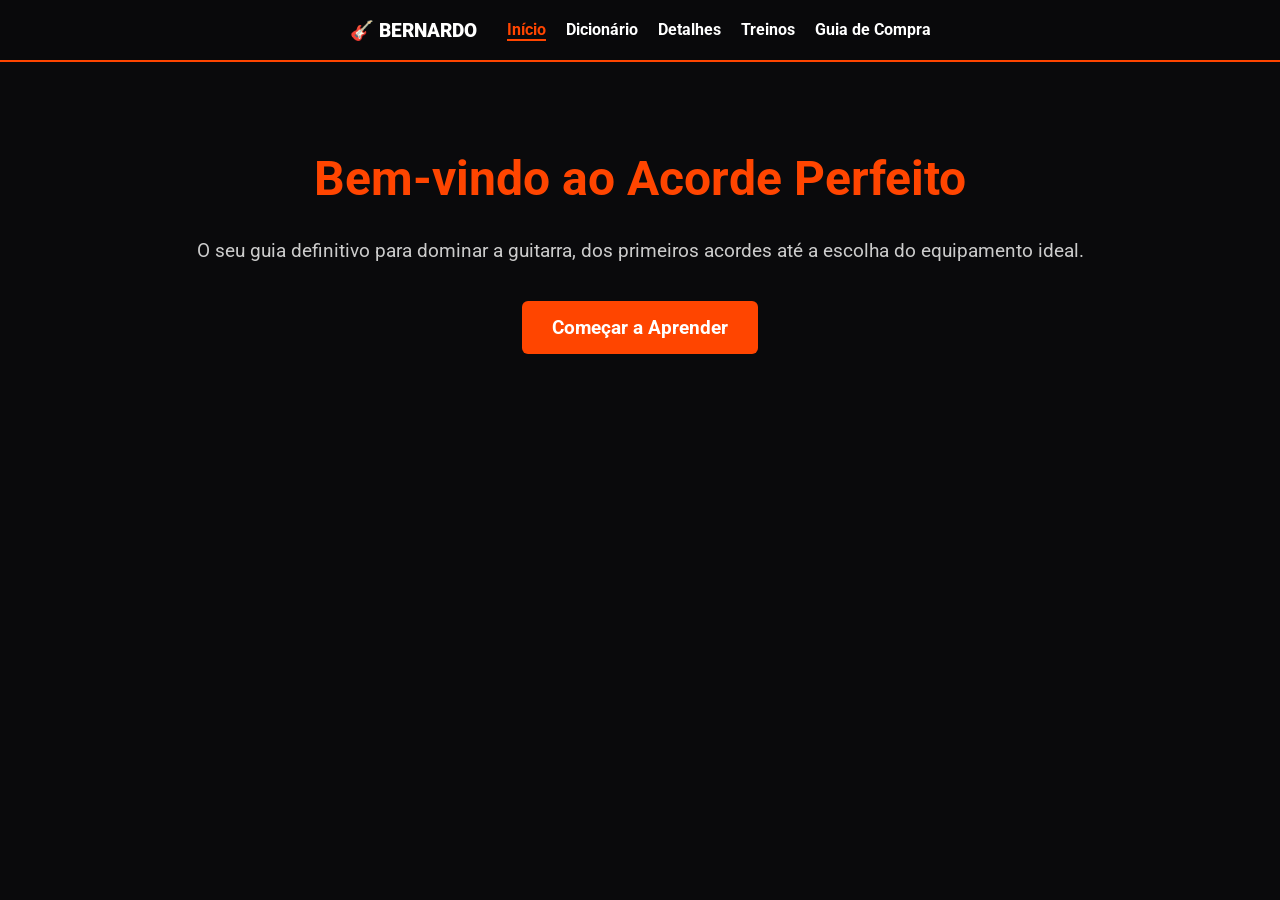
==== index.html @ 8b7c0073 "dada" ====
<!DOCTYPE html>
<html lang="pt-BR">
<head>
    <meta charset="UTF-8">
    <meta name="viewport" content="width=device-width, initial-scale=1.0">
    <title>Acorde Perfeito - Início</title>
    <link href="https://fonts.googleapis.com/css2?family=Roboto:wght@400;700;900&display=swap" rel="stylesheet">
    <style>
        /* CURSOR DA PALHETA EM SVG */
        html, body { 
            cursor: url('data:image/svg+xml;utf8,<svg xmlns="http://www.w3.org/2000/svg" width="24" height="24" viewBox="0 0 24 24"><path d="M12 2C8 2 4 8 4 14c0 4.4 3.6 8 8 8s8-3.6 8-8c0-6-4-12-8-12z" fill="%23ff4500" stroke="%23ffffff" stroke-width="1"/></svg>') 12 12, auto !important; 
        }
        a, button, .btn { 
            cursor: url('data:image/svg+xml;utf8,<svg xmlns="http://www.w3.org/2000/svg" width="24" height="24" viewBox="0 0 24 24"><path d="M12 2C8 2 4 8 4 14c0 4.4 3.6 8 8 8s8-3.6 8-8c0-6-4-12-8-12z" fill="%23ffffff" stroke="%23ff4500" stroke-width="2"/></svg>') 12 12, pointer !important; 
        }

        /* MENU DE NAVEGAÇÃO */
        .top-navbar {
            position: fixed; top: 0; left: 0; width: 100%; height: 60px;
            background-color: rgba(10, 10, 12, 0.95); border-bottom: 2px solid #ff4500;
            display: flex; align-items: center; justify-content: center; z-index: 10000;
        }
        .nav-menu { display: flex; gap: 20px; margin-left: 30px; }
        .nav-menu a { color: #fff; text-decoration: none; font-weight: bold; font-family: 'Roboto', sans-serif; }
        .nav-menu a:hover { color: #ff4500; }
        .nav-active { color: #ff4500 !important; border-bottom: 2px solid #ff4500; }
        
        /* ESTILOS GERAIS */
        body { margin-top: 80px; background-color: #0a0a0c; color: #fff; font-family: 'Roboto', sans-serif; text-align: center; }
        .container { max-width: 1000px; margin: 0 auto; padding: 20px; }
        h1 { color: #ff4500; font-size: 3rem; margin-top: 50px; }
        p { font-size: 1.2rem; color: #ccc; }
        .btn { display: inline-block; background: #ff4500; color: #fff; padding: 15px 30px; text-decoration: none; border-radius: 6px; font-weight: bold; font-size: 1.2rem; margin-top: 20px; }
    </style>
</head>
<body>

    <div class="top-navbar">
        <span style="color: #fff; font-weight: 900; font-family: 'Roboto'; font-size: 1.2rem;">🎸 BERNARDO</span>
        <nav class="nav-menu">
            <a href="index.html" class="nav-active">Início</a>
            <a href="acordes.html">Dicionário</a>
            <a href="detalhes.html">Detalhes</a>
            <a href="treinos.html">Treinos</a>
            <a href="Guia-Compra.html">Guia de Compra</a>
        </nav>
    </div>

    <div class="container">
        <h1>Bem-vindo ao Acorde Perfeito</h1>
        <p>O seu guia definitivo para dominar a guitarra, dos primeiros acordes até a escolha do equipamento ideal.</p>
        <a href="acordes.html" class="btn">Começar a Aprender</a>
    </div>

</body>
</html>
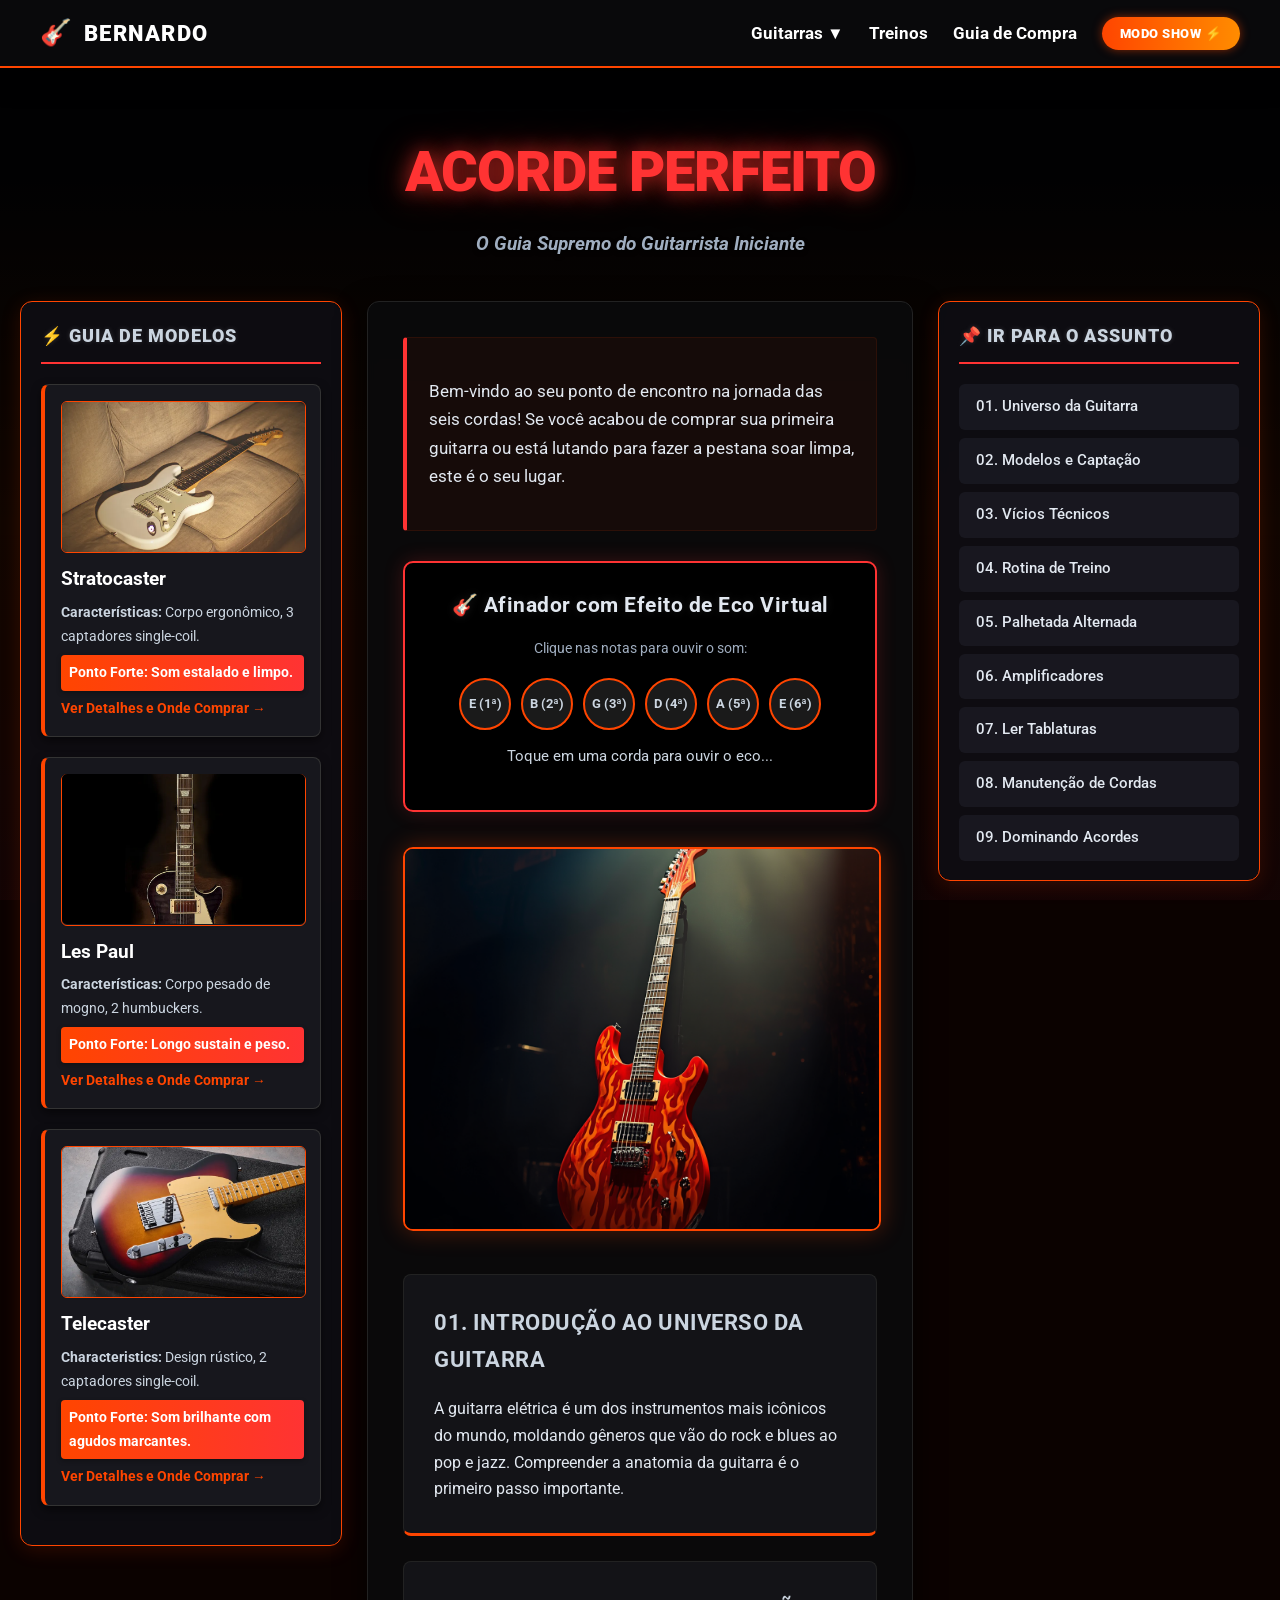
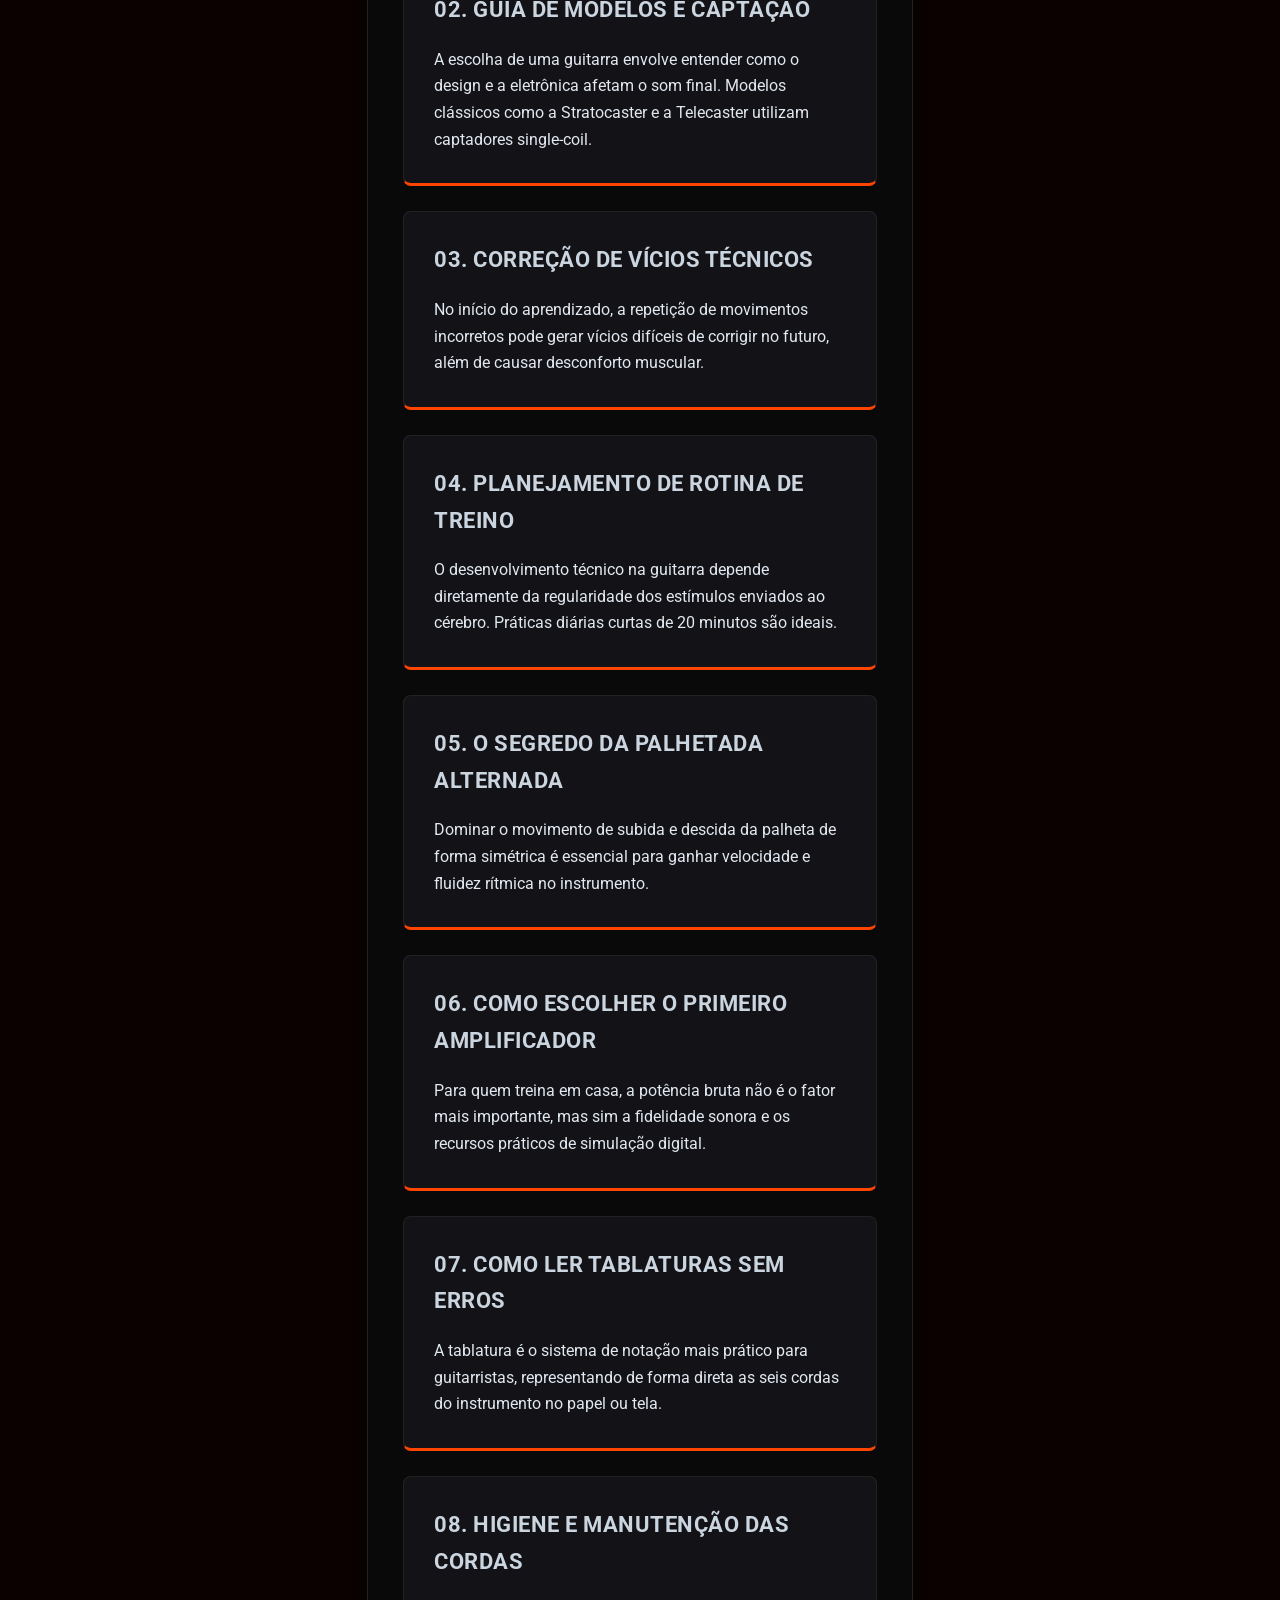
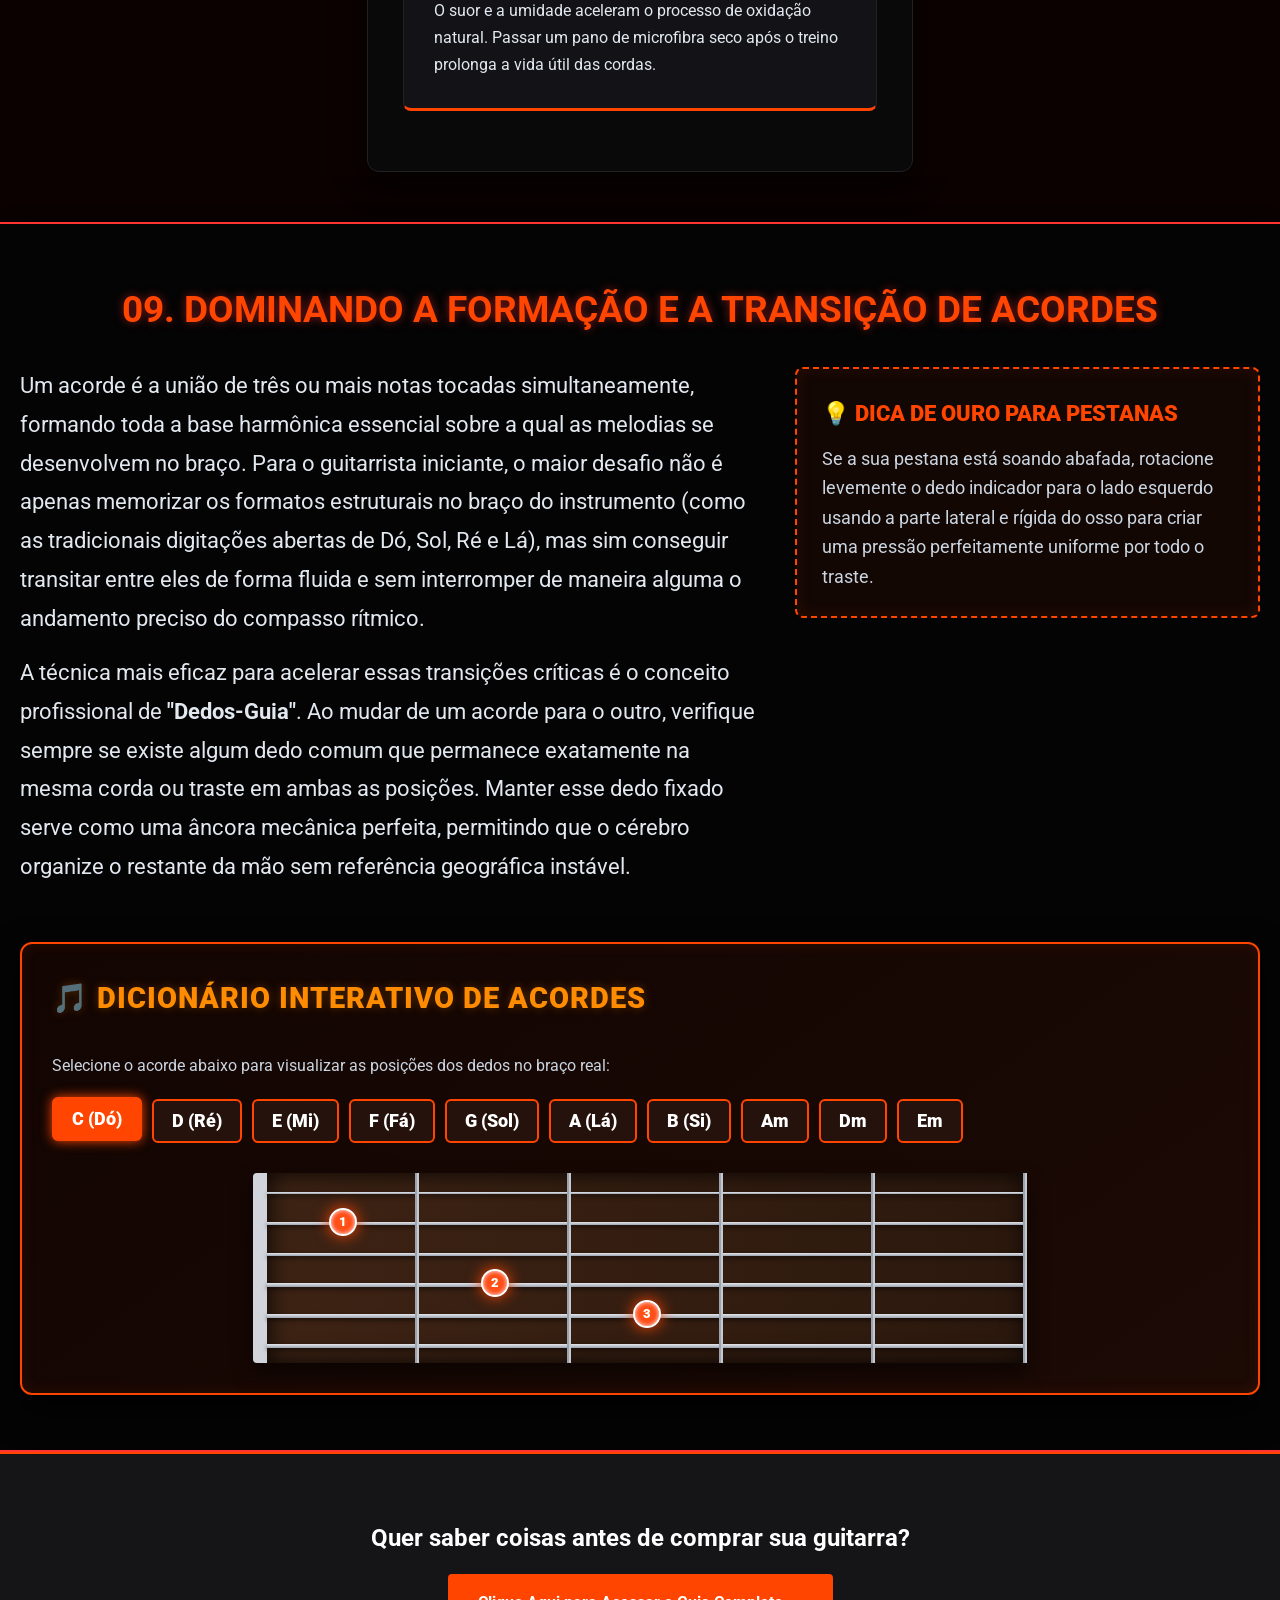
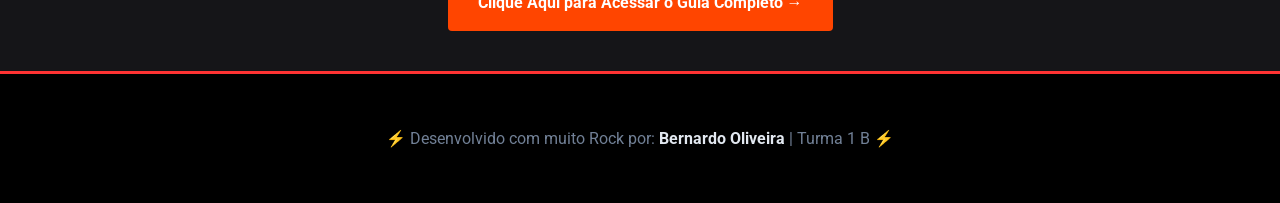
==== commit 9c099c2e: "dada" ====
--- a/index.html
+++ b/index.html
@@ -3,54 +3,803 @@
 <head>
     <meta charset="UTF-8">
     <meta name="viewport" content="width=device-width, initial-scale=1.0">
-    <title>Acorde Perfeito - Início</title>
+    <title>Acorde Perfeito</title>
+    <link rel="preconnect" href="https://fonts.googleapis.com">
+    <link rel="preconnect" href="https://fonts.gstatic.com" crossorigin>
     <link href="https://fonts.googleapis.com/css2?family=Roboto:wght@400;700;900&display=swap" rel="stylesheet">
+    <link rel="stylesheet" href="style.css">
     <style>
-        /* CURSOR DA PALHETA EM SVG */
-        html, body { 
-            cursor: url('data:image/svg+xml;utf8,<svg xmlns="http://www.w3.org/2000/svg" width="24" height="24" viewBox="0 0 24 24"><path d="M12 2C8 2 4 8 4 14c0 4.4 3.6 8 8 8s8-3.6 8-8c0-6-4-12-8-12z" fill="%23ff4500" stroke="%23ffffff" stroke-width="1"/></svg>') 12 12, auto !important; 
-        }
-        a, button, .btn { 
-            cursor: url('data:image/svg+xml;utf8,<svg xmlns="http://www.w3.org/2000/svg" width="24" height="24" viewBox="0 0 24 24"><path d="M12 2C8 2 4 8 4 14c0 4.4 3.6 8 8 8s8-3.6 8-8c0-6-4-12-8-12z" fill="%23ffffff" stroke="%23ff4500" stroke-width="2"/></svg>') 12 12, pointer !important; 
-        }
-
-        /* MENU DE NAVEGAÇÃO */
+        /* CURSOR PALHETA PREMIUM DETALHADO E MENOR (24px) */
+        html, body, button, a, input {
+            cursor: url("data:image/svg+xml;utf8,<svg xmlns='http://www.w3.org/2000/svg' width='24' height='24' viewBox='0 0 32 32'><defs><linearGradient id='pGrad' x1='0%' y1='0%' x2='100%' y2='100%'><stop offset='0%' stop-color='%23ff5f1f'/><stop offset='100%' stop-color='%23b22222'/></linearGradient></defs><path d='M2,4 C10,0 22,2 29,11 C33,18 26,26 16,31 C6,26 -1,18 2,4 Z' fill='url(%23pGrad)' stroke='%23ffffff' stroke-width='1.5'/><circle cx='16' cy='12' r='3' fill='%23ffffff' opacity='0.3'/><line x1='12' y1='12' x2='20' y2='12' stroke='%23000000' stroke-width='1' opacity='0.4'/><line x1='14' y1='15' x2='18' y2='15' stroke='%23000000' stroke-width='1' opacity='0.4'/></svg>") 0 0, auto !important;
+        }
+
+        /* Fundo Premium: Guitarras e Fogo (Aesthetic Ultra Rock) */
+        body {
+            margin-top: 85px !important;
+            background-color: #0b0200; 
+            position: relative;
+            overflow-x: hidden;
+            transition: background-color 0.3s ease;
+            font-family: 'Roboto', sans-serif;
+        }
+
+        body::before {
+            content: "";
+            position: fixed;
+            top: 0;
+            left: 0;
+            width: 100%;
+            height: 100%;
+            z-index: -1;
+            background: linear-gradient(rgba(0, 0, 0, 0.75), rgba(0, 0, 0, 0.9)), url('https://images.unsplash.com/photo-1510915361894-db8b60106cb1?q=80&w=1920') no-repeat center center;
+            background-size: cover;
+            opacity: 0.6;
+        }
+
+        /* Efeito de Luzes de Palco do Modo Show */
+        .stage-lights {
+            position: fixed;
+            top: 0;
+            left: 0;
+            width: 100%;
+            height: 100%;
+            pointer-events: none;
+            z-index: 9999;
+            opacity: 0;
+            transition: opacity 0.5s ease;
+            mix-blend-mode: screen;
+        }
+
+        body.live-mode-active .stage-lights {
+            opacity: 1;
+            animation: stageFlashes 4s infinite linear;
+        }
+
+        body.live-mode-active .card, 
+        body.live-mode-active .acorde-destaque,
+        body.live-mode-active .afinador-container,
+        body.live-mode-active .dic-aesthetic-box {
+            border-color: #ff8c00 !important;
+            box-shadow: 0 0 15px rgba(255, 69, 0, 0.4);
+            transition: all 0.5s ease;
+        }
+
+        @keyframes stageFlashes {
+            0%, 100% { background: radial-gradient(circle at 10% 20%, rgba(255, 69, 0, 0.2), transparent 40%); }
+            25% { background: radial-gradient(circle at 90% 80%, rgba(0, 191, 255, 0.25), transparent 45%); }
+            50% { background: radial-gradient(circle at 50% 10%, rgba(148, 0, 211, 0.2), transparent 40%); }
+            75% { background: radial-gradient(circle at 20% 80%, rgba(255, 215, 0, 0.25), transparent 45%); }
+        }
+
+        /* Partículas de Palhetas Caindo */
+        .pick-particle {
+            position: fixed;
+            top: -50px;
+            pointer-events: none;
+            z-index: 10001;
+            font-size: 24px;
+            user-select: none;
+            animation: fall linear forwards;
+        }
+
+        @keyframes fall {
+            to {
+                transform: translateY(105vh) rotate(720deg);
+            }
+        }
+
+        /* Barra Fixa Superior Ampliada e Premium */
         .top-navbar {
-            position: fixed; top: 0; left: 0; width: 100%; height: 60px;
-            background-color: rgba(10, 10, 12, 0.95); border-bottom: 2px solid #ff4500;
-            display: flex; align-items: center; justify-content: center; z-index: 10000;
-        }
-        .nav-menu { display: flex; gap: 20px; margin-left: 30px; }
-        .nav-menu a { color: #fff; text-decoration: none; font-weight: bold; font-family: 'Roboto', sans-serif; }
-        .nav-menu a:hover { color: #ff4500; }
-        .nav-active { color: #ff4500 !important; border-bottom: 2px solid #ff4500; }
+            position: fixed;
+            top: 0;
+            left: 0;
+            width: 100%;
+            height: 68px; 
+            background-color: rgba(10, 10, 12, 0.98);
+            backdrop-filter: blur(10px);
+            -webkit-backdrop-filter: blur(10px);
+            display: flex;
+            align-items: center;
+            justify-content: space-between;
+            padding: 0 40px;
+            box-sizing: border-box;
+            z-index: 10000;
+            box-shadow: 0 5px 30px rgba(0, 0, 0, 0.9);
+            border-bottom: 2px solid #ff4500;
+        }
+
+        .top-navbar-brand {
+            font-family: 'Roboto', sans-serif;
+            font-weight: 900;
+            font-size: 1.4rem;
+            color: #ffffff;
+            display: flex;
+            align-items: center;
+            gap: 10px;
+            letter-spacing: 1.5px;
+            text-decoration: none;
+        }
+
+        .top-navbar-brand .guitar-icon {
+            font-size: 1.6rem;
+            animation: pulse 2s infinite alternate;
+        }
+
+        @keyframes pulse {
+            0% { transform: scale(1); }
+            100% { transform: scale(1.15); }
+        }
+
+        .nav-links {
+            display: flex;
+            align-items: center;
+            gap: 25px;
+            list-style: none;
+            margin: 0;
+            padding: 0;
+            font-family: 'Roboto', sans-serif;
+            font-weight: 700;
+        }
+
+        .nav-item {
+            position: relative;
+        }
+
+        .nav-link-btn {
+            color: #ffffff;
+            text-decoration: none;
+            font-size: 1.05rem;
+            transition: color 0.3s;
+            cursor: pointer;
+            display: flex;
+            align-items: center;
+            gap: 5px;
+        }
+
+        .nav-link-btn:hover {
+            color: #ff4500;
+        }
+
+        .dropdown-menu {
+            position: absolute;
+            top: 100%;
+            left: 50%;
+            transform: translateX(-50%) translateY(15px);
+            background-color: #121215;
+            border: 1px solid #ff4500;
+            border-radius: 6px;
+            min-width: 180px;
+            box-shadow: 0 8px 30px rgba(0,0,0,0.7);
+            padding: 10px 0;
+            opacity: 0;
+            visibility: hidden;
+            transition: all 0.3s ease;
+        }
+
+        .nav-item:hover .dropdown-menu {
+            opacity: 1;
+            visibility: visible;
+            transform: translateX(-50%) translateY(5px);
+        }
+
+        .dropdown-item {
+            display: block;
+            padding: 10px 20px;
+            color: #ffffff;
+            text-decoration: none;
+            font-size: 0.95rem;
+            transition: background 0.2s, color 0.2s;
+        }
+
+        .dropdown-item:hover {
+            background-color: #ff4500;
+            color: #ffffff;
+        }
+
+        /* Botão Interativo Mutável Modo Show */
+        .btn-live-rock {
+            background: linear-gradient(90deg, #ff4500, #ff8c00);
+            padding: 9px 18px;
+            border-radius: 20px;
+            color: white;
+            font-weight: 900;
+            box-shadow: 0 0 10px rgba(255, 69, 0, 0.5);
+            animation: glow 1.5s infinite alternate;
+            border: none;
+            cursor: pointer;
+            font-family: 'Roboto', sans-serif;
+            letter-spacing: 0.5px;
+            transition: all 0.3s ease;
+        }
+
+        .btn-live-rock.active {
+            background: linear-gradient(90deg, #00bfff, #9400d3);
+            box-shadow: 0 0 15px rgba(0, 191, 255, 0.8);
+        }
+
+        @keyframes glow {
+            0% { box-shadow: 0 0 5px rgba(255, 69, 0, 0.5); }
+            100% { box-shadow: 0 0 15px rgba(255, 69, 0, 0.9); }
+        }
+
+        /* Seção 09 Corrigida e Alinhada com CSS Grid */
+        #secao-acordes h2 {
+            font-size: 2.3rem !important;
+            color: #ff4500;
+            margin-bottom: 25px;
+        }
+
+        .acordes-grid {
+            display: grid;
+            grid-template-columns: 1.6fr 1fr;
+            gap: 30px;
+            align-items: start;
+        }
+
+        .acorde-texto p {
+            font-size: 1.35rem !important;
+            line-height: 1.8 !important;
+            color: #e2e8f0;
+            margin: 0 0 15px 0;
+        }
+
+        /* Dica de ouro integrada simetricamente */
+        .acorde-destaque {
+            background-color: rgba(255, 69, 0, 0.06);
+            border: 2px dashed #ff4500;
+            border-radius: 8px;
+            padding: 25px;
+            box-sizing: border-box;
+            transition: border-color 0.3s ease;
+        }
+
+        .acorde-destaque h4 {
+            font-size: 1.4rem !important;
+            color: #ff4500;
+            margin: 0 0 12px 0;
+            font-family: 'Roboto', sans-serif;
+            font-weight: 900;
+        }
+
+        .acorde-destaque p {
+            font-size: 1.15rem !important;
+            line-height: 1.6 !important;
+            color: #cbd5e1;
+            margin: 0;
+        }
+
+        @media (max-width: 900px) {
+            .acordes-grid {
+                grid-template-columns: 1fr;
+            }
+        }
+
+        .sidebar-guitar-img {
+            width: 100% !important;
+            height: 150px !important;
+            object-fit: cover !important;
+            border-radius: 6px;
+            display: block;
+            background-color: #1a1a1a;
+            border: 1px solid #ff4500;
+        }
+
+        /* DESIGN EXCLUSIVO ULTRA-AESTHETIC PARA O DICIONÁRIO DE ACORDES */
+        .dic-aesthetic-box {
+            margin-top: 40px;
+            background: linear-gradient(145deg, #120502, #1c0a05);
+            border: 2px solid #ff4500;
+            border-radius: 12px;
+            padding: 30px;
+            box-shadow: 0 15px 35px rgba(0, 0, 0, 0.8), inset 0 0 15px rgba(255, 69, 0, 0.1);
+        }
+        .dic-title {
+            color: #ff8c00;
+            font-size: 1.8rem;
+            margin-top: 0;
+            font-weight: 900;
+            text-transform: uppercase;
+            letter-spacing: 1px;
+            text-shadow: 0 0 10px rgba(255, 140, 0, 0.3);
+        }
+        .dic-selectors {
+            display: flex;
+            flex-wrap: wrap;
+            gap: 10px;
+            margin-bottom: 30px;
+        }
+        .dic-chord-btn {
+            background: #25120c;
+            color: #fff;
+            border: 2px solid #ff4500;
+            padding: 10px 18px;
+            font-weight: 900;
+            border-radius: 6px;
+            transition: all 0.2s ease;
+            font-size: 1.1rem;
+            font-family: 'Roboto', sans-serif;
+        }
+        .dic-chord-btn:hover, .dic-chord-btn.active {
+            background: #ff4500;
+            color: #fff;
+            box-shadow: 0 0 12px #ff4500;
+            transform: translateY(-2px);
+        }
+        .guitar-neck-container {
+            width: 100%;
+            max-width: 760px;
+            height: 190px;
+            background: linear-gradient(90deg, #3d2314, #2b180d);
+            border-left: 14px solid #d1d5db;
+            border-radius: 4px;
+            position: relative;
+            display: flex;
+            margin: 0 auto;
+            box-shadow: inset 0 0 25px rgba(0,0,0,0.9), 0 10px 20px rgba(0,0,0,0.5);
+        }
+        .guitar-fret {
+            flex: 1;
+            border-right: 4px solid #9ca3af;
+            position: relative;
+        }
+        .guitar-fret::after {
+            content: "";
+            position: absolute;
+            right: -4px;
+            top: 0;
+            height: 100%;
+            width: 2px;
+            background: #ffffff;
+            opacity: 0.4;
+        }
+        .guitar-string {
+            position: absolute;
+            width: 100%;
+            background: linear-gradient(#e5e7eb, #9ca3af);
+            box-shadow: 0 2px 4px rgba(0,0,0,0.6);
+        }
+        .guitar-string:nth-child(1) { top: 10%; height: 2px; }
+        .guitar-string:nth-child(2) { top: 26%; height: 2.5px; }
+        .guitar-string:nth-child(3) { top: 42%; height: 3px; }
+        .guitar-string:nth-child(4) { top: 58%; height: 3.5px; }
+        .guitar-string:nth-child(5) { top: 74%; height: 4px; }
+        .guitar-string:nth-child(6) { top: 90%; height: 4.5px; }
         
-        /* ESTILOS GERAIS */
-        body { margin-top: 80px; background-color: #0a0a0c; color: #fff; font-family: 'Roboto', sans-serif; text-align: center; }
-        .container { max-width: 1000px; margin: 0 auto; padding: 20px; }
-        h1 { color: #ff4500; font-size: 3rem; margin-top: 50px; }
-        p { font-size: 1.2rem; color: #ccc; }
-        .btn { display: inline-block; background: #ff4500; color: #fff; padding: 15px 30px; text-decoration: none; border-radius: 6px; font-weight: bold; font-size: 1.2rem; margin-top: 20px; }
+        .fret-dot-marker {
+            position: absolute;
+            width: 24px;
+            height: 24px;
+            background: radial-gradient(#ff5f1f, #ff2e00);
+            border: 2px solid #ffffff;
+            border-radius: 50%;
+            transform: translate(-50%, -50%);
+            z-index: 10;
+            display: none;
+            box-shadow: 0 0 15px #ff4500, inset 0 0 5px #fff;
+            text-align: center;
+            font-size: 13px;
+            line-height: 24px;
+            font-weight: 900;
+            color: white;
+            animation: notePop 0.25s cubic-bezier(0.175, 0.885, 0.32, 1.275);
+        }
+        @keyframes notePop {
+            0% { transform: translate(-50%, -50%) scale(0.5); opacity: 0; }
+            100% { transform: translate(-50%, -50%) scale(1); opacity: 1; }
+        }
     </style>
 </head>
 <body>
 
-    <div class="top-navbar">
-        <span style="color: #fff; font-weight: 900; font-family: 'Roboto'; font-size: 1.2rem;">🎸 BERNARDO</span>
-        <nav class="nav-menu">
-            <a href="index.html" class="nav-active">Início</a>
-            <a href="acordes.html">Dicionário</a>
-            <a href="detalhes.html">Detalhes</a>
-            <a href="treinos.html">Treinos</a>
-            <a href="Guia-Compra.html">Guia de Compra</a>
-        </nav>
-    </div>
-
-    <div class="container">
-        <h1>Bem-vindo ao Acorde Perfeito</h1>
-        <p>O seu guia definitivo para dominar a guitarra, dos primeiros acordes até a escolha do equipamento ideal.</p>
-        <a href="acordes.html" class="btn">Começar a Aprender</a>
-    </div>
-
+    <div id="stage-lights" class="stage-lights"></div>
+
+    <nav class="top-navbar">
+        <a href="index.html" class="top-navbar-brand" onmouseenter="tocarFeedbackInteracao()">
+            <span class="guitar-icon">🎸</span>
+            <span>BERNARDO</span>
+        </a>
+
+        <ul class="nav-links">
+            <li class="nav-item" onmouseenter="tocarFeedbackInteracao()">
+                <span class="nav-link-btn">Guitarras ▼</span>
+                <div class="dropdown-menu">
+                    <a href="detalhes.html#stratocaster" class="dropdown-item" onclick="tocarFeedbackInteracao()">⚡ Stratocaster</a>
+                    <a href="detalhes.html#lespaul" class="dropdown-item" onclick="tocarFeedbackInteracao()">⚡ Les Paul</a>
+                    <a href="detalhes.html#telecaster" class="dropdown-item" onclick="tocarFeedbackInteracao()">⚡ Telecaster</a>
+                </div>
+            </li>
+            <li class="nav-item" onmouseenter="tocarFeedbackInteracao()">
+                <a href="treinos.html" class="nav-link-btn" onclick="tocarFeedbackInteracao()">Treinos</a>
+            </li>
+            <li class="nav-item" onmouseenter="tocarFeedbackInteracao()">
+                <a href="guia-compra.html" class="nav-link-btn" onclick="tocarFeedbackInteracao()">Guia de Compra</a>
+            </li>
+            <li class="nav-item">
+                <button id="live-mode-btn" onclick="toggleLiveMode()" class="btn-live-rock">MODO SHOW ⚡</button>
+            </li>
+        </ul>
+    </nav>
+
+    <header class="site-header">
+        <h1>Acorde Perfeito</h1>
+        <p class="subtitulo">O Guia Supremo do Guitarrista Iniciante</p>
+    </header>
+
+    <div class="layout-container">
+        
+        <aside class="sidebar sidebar-left">
+            <h3 class="sidebar-title">⚡ Guia de Modelos</h3>
+            <a href="detalhes.html#stratocaster" style="text-decoration: none; color: inherit; display: block;" onclick="tocarFeedbackInteracao()">
+                <div class="guitar-model-card" style="cursor: pointer; transition: transform 0.2s;">
+                    <img src="images/Stratocaster.webp" alt="Stratocaster" class="sidebar-guitar-img">
+                    <h4>Stratocaster</h4>
+                    <p><strong>Características:</strong> Corpo ergonômico, 3 captadores single-coil.</p>
+                    <p class="ponto-forte"><strong>Ponto Forte:</strong> Som estalado e limpo.</p>
+                    <span style="color: #ff4500; font-size: 0.85rem; font-weight: bold; display: block; margin-top: 5px;">Ver Detalhes e Onde Comprar →</span>
+                </div>
+            </a>
+
+            <a href="detalhes.html#lespaul" style="text-decoration: none; color: inherit; display: block; margin-top: 15px;" onclick="tocarFeedbackInteracao()">
+                <div class="guitar-model-card" style="cursor: pointer; transition: transform 0.2s;">
+                    <img src="images/Les.webp" alt="Les Paul" class="sidebar-guitar-img">
+                    <h4>Les Paul</h4>
+                    <p><strong>Características:</strong> Corpo pesado de mogno, 2 humbuckers.</p>
+                    <p class="ponto-forte"><strong>Ponto Forte:</strong> Longo sustain e peso.</p>
+                    <span style="color: #ff4500; font-size: 0.85rem; font-weight: bold; display: block; margin-top: 5px;">Ver Detalhes e Onde Comprar →</span>
+                </div>
+            </a>
+
+            <a href="detalhes.html#telecaster" style="text-decoration: none; color: inherit; display: block; margin-top: 15px;" onclick="tocarFeedbackInteracao()">
+                <div class="guitar-model-card" style="cursor: pointer; transition: transform 0.2s;">
+                    <img src="images/Tele.webp" alt="Telecaster" class="sidebar-guitar-img">
+                    <h4>Telecaster</h4>
+                    <p><strong>Characteristics:</strong> Design rústico, 2 captadores single-coil.</p>
+                    <p class="ponto-forte"><strong>Ponto Forte:</strong> Som brilhante com agudos marcantes.</p>
+                    <span style="color: #ff4500; font-size: 0.85rem; font-weight: bold; display: block; margin-top: 5px;">Ver Detalhes e Onde Comprar →</span>
+                </div>
+            </a>
+        </aside>
+
+        <main class="main-content">
+            <div class="intro-box">
+                <p>Bem-vindo ao seu ponto de encontro na jornada das seis cordas! Se você acabou de comprar sua primeira guitarra ou está lutando para fazer a pestana soar limpa, este é o seu lugar.</p>
+            </div>
+
+            <div class="afinador-container">
+                <h3>🎸 Afinador com Efeito de Eco Virtual</h3>
+                <p class="afinador-instrucao">Clique nas notas para ouvir o som:</p>
+                <div class="cordas-board">
+                    <button class="nota-btn" onclick="tocarNotaComEco(329.63, 'Mi (E) - 1ª Corda')">E (1ª)</button>
+                    <button class="nota-btn" onclick="tocarNotaComEco(246.94, 'Si (B) - 2ª Corda')">B (2ª)</button>
+                    <button class="nota-btn" onclick="tocarNotaComEco(196.00, 'Sol (G) - 3ª Corda')">G (3ª)</button>
+                    <button class="nota-btn" onclick="tocarNotaComEco(146.83, 'Ré (D) - 4ª Corda')">D (4ª)</button>
+                    <button class="nota-btn" onclick="tocarNotaComEco(110.00, 'Lá (A) - 5ª Corda')">A (5ª)</button>
+                    <button class="nota-btn" onclick="tocarNotaComEco(82.41, 'Mi (E) - 6ª Corda')">E (6ª)</button>
+                </div>
+                <p id="nota-tocando">Toque em uma corda para ouvir o eco...</p>
+            </div>
+            
+            <img id="guitarra-img" src="images/imagem01.jpg" alt="Guitarra elétrica principal" class="imagem-blog">
+            
+            <section class="card" id="artigo1">
+                <h2>01. Introdução ao Universo da Guitarra</h2>
+                <p>A guitarra elétrica é um dos instrumentos mais icônicos do mundo, moldando gêneros que vão do rock e blues ao pop e jazz. Compreender a anatomia da guitarra é o primeiro passo importante.</p>
+            </section>
+
+            <section class="card" id="artigo2">
+                <h2>02. Guia de Modelos e Captação</h2>
+                <p>A escolha de uma guitarra envolve entender como o design e a eletrônica afetam o som final. Modelos clássicos como a Stratocaster e a Telecaster utilizam captadores single-coil.</p>
+            </section>
+
+            <section class="card" id="artigo3">
+                <h2>03. Correção de Vícios Técnicos</h2>
+                <p>No início do aprendizado, a repetição de movimentos incorretos pode gerar vícios difíceis de corrigir no futuro, além de causar desconforto muscular.</p>
+            </section>
+
+            <section class="card" id="artigo4">
+                <h2>04. Planejamento de Rotina de Treino</h2>
+                <p>O desenvolvimento técnico na guitarra depende diretamente da regularidade dos estímulos enviados ao cérebro. Práticas diárias curtas de 20 minutos são ideais.</p>
+            </section>
+
+            <section class="card" id="artigo5">
+                <h2>05. O Segredo da Palhetada Alternada</h2>
+                <p>Dominar o movimento de subida e descida da palheta de forma simétrica é essencial para ganhar velocidade e fluidez rítmica no instrumento.</p>
+            </section>
+
+            <section class="card" id="artigo6">
+                <h2>06. Como Escolher O Primeiro Amplificador</h2>
+                <p>Para quem treina em casa, a potência bruta não é o fator mais importante, mas sim a fidelidade sonora e os recursos práticos de simulação digital.</p>
+            </section>
+
+            <section class="card" id="artigo7">
+                <h2>07. Como Ler Tablaturas Sem Erros</h2>
+                <p>A tablatura é o sistema de notação mais prático para guitarristas, representando de forma direta as seis cordas do instrumento no papel ou tela.</p>
+            </section>
+
+            <section class="card" id="artigo8">
+                <h2>08. Higiene e Manutenção das Cordas</h2>
+                <p>O suor e a umidade aceleram o processo de oxidação natural. Passar um pano de microfibra seco após o treino prolonga a vida útil das cordas.</p>
+            </section>
+        </main>
+
+        <aside class="sidebar sidebar-right">
+            <h3 class="sidebar-title">📌 Ir para o Assunto</h3>
+            <nav class="shortcut-menu">
+                <a href="#artigo1" onclick="tocarFeedbackInteracao()">01. Universo da Guitarra</a>
+                <a href="#artigo2" onclick="tocarFeedbackInteracao()">02. Modelos e Captação</a>
+                <a href="#artigo3" onclick="tocarFeedbackInteracao()">03. Vícios Técnicos</a>
+                <a href="#artigo4" onclick="tocarFeedbackInteracao()">04. Rotina de Treino</a>
+                <a href="#artigo5" onclick="tocarFeedbackInteracao()">05. Palhetada Alternada</a>
+                <a href="#artigo6" onclick="tocarFeedbackInteracao()">06. Amplificadores</a>
+                <a href="#artigo7" onclick="tocarFeedbackInteracao()">07. Ler Tablaturas</a>
+                <a href="#artigo8" onclick="tocarFeedbackInteracao()">08. Manutenção de Cordas</a>
+                <a href="#secao-acordes" onclick="tocarFeedbackInteracao()">09. Dominando Acordes</a>
+            </nav>
+        </aside>
+
+    </div> 
+    
+    <section class="full-width-section" id="secao-acordes">
+        <div class="full-width-content">
+            <h2>09. Dominando a Formação e a Transição de Acordes</h2>
+            <div class="acordes-grid">
+                <div class="acorde-texto">
+                    <p>Um acorde é a união de três ou mais notas tocadas simultaneamente, formando toda a base harmônica essencial sobre a qual as melodias se desenvolvem no braço. Para o guitarrista iniciante, o maior desafio não é apenas memorizar os formatos estruturais no braço do instrumento (como as tradicionais digitações abertas de Dó, Sol, Ré e Lá), mas sim conseguir transitar entre eles de forma fluida e sem interromper de maneira alguma o andamento preciso do compasso rítmico.</p>
+                    <p>A técnica mais eficaz para acelerar essas transições críticas é o conceito profissional de <strong>"Dedos-Guia"</strong>. Ao mudar de um acorde para o outro, verifique sempre se existe algum dedo comum que permanece exatamente na mesma corda ou traste em ambas as posições. Manter esse dedo fixado serve como uma âncora mecânica perfeita, permitindo que o cérebro organize o restante da mão sem referência geográfica instável.</p>
+                </div>
+                
+                <div class="acorde-destaque">
+                    <h4>💡 Dica de Ouro para Pestanas</h4>
+                    <p>Se a sua pestana está soando abafada, rotacione levemente o dedo indicador para o lado esquerdo usando a parte lateral e rígida do osso para criar uma pressão perfeitamente uniforme por todo o traste.</p>
+                </div>
+            </div>
+
+            <div class="dic-aesthetic-box">
+                <h3 class="dic-title">🎵 Dicionário Interativo de Acordes</h3>
+                <p style="color: #cbd5e1; margin-bottom: 20px;">Selecione o acorde abaixo para visualizar as posições dos dedos no braço real:</p>
+                
+                <div class="dic-selectors">
+                    <button class="dic-chord-btn" onclick="exibirAcordeBraço('C', this)">C (Dó)</button>
+                    <button class="dic-chord-btn" onclick="exibirAcordeBraço('D', this)">D (Ré)</button>
+                    <button class="dic-chord-btn" onclick="exibirAcordeBraço('E', this)">E (Mi)</button>
+                    <button class="dic-chord-btn" onclick="exibirAcordeBraço('F', this)">F (Fá)</button>
+                    <button class="dic-chord-btn" onclick="exibirAcordeBraço('G', this)">G (Sol)</button>
+                    <button class="dic-chord-btn" onclick="exibirAcordeBraço('A', this)">A (Lá)</button>
+                    <button class="dic-chord-btn" onclick="exibirAcordeBraço('B', this)">B (Si)</button>
+                    <button class="dic-chord-btn" onclick="exibirAcordeBraço('Am', this)">Am</button>
+                    <button class="dic-chord-btn" onclick="exibirAcordeBraço('Dm', this)">Dm</button>
+                    <button class="dic-chord-btn" onclick="exibirAcordeBraço('Em', this)">Em</button>
+                </div>
+
+                <div class="guitar-neck-container">
+                    <div class="guitar-string"></div><div class="guitar-string"></div><div class="guitar-string"></div>
+                    <div class="guitar-string"></div><div class="guitar-string"></div><div class="guitar-string"></div>
+
+                    <div class="guitar-fret"></div><div class="guitar-fret"></div><div class="guitar-fret"></div>
+                    <div class="guitar-fret"></div><div class="guitar-fret"></div>
+
+                    <div id="finger1" class="fret-dot-marker">1</div>
+                    <div id="finger2" class="fret-dot-marker">2</div>
+                    <div id="finger3" class="fret-dot-marker">3</div>
+                    <div id="finger4" class="fret-dot-marker">4</div>
+                </div>
+            </div>
+
+        </div>
+    </section>
+
+    <section style="text-align: center; padding: 40px 20px; background-color: #151518; border-top: 2px solid #ff4500;">
+        <h3 style="font-family: 'Roboto', sans-serif; color: #fff; margin-bottom: 15px; font-size: 1.5rem;">
+            Quer saber coisas antes de comprar sua guitarra?
+        </h3>
+        <a href="guia-compra.html" style="display: inline-block; background-color: #ff4500; color: #fff; text-decoration: none; font-weight: bold; padding: 15px 30px; border-radius: 4px; font-family: 'Roboto', sans-serif;" onclick="tocarFeedbackInteracao()">
+            Clique Aqui para Acessar o Guia Completo →
+        </a>
+    </section>
+
+    <footer>
+        <p>⚡ Desenvolvido com muito Rock por: <strong>Bernardo Oliveira</strong> | Turma 1 B ⚡</p>
+    </footer>
+
+    <script>
+        let audioCtx = null;
+        let liveModeInterval = null;
+
+        function verificarAudioContext() {
+            if (!audioCtx) {
+                audioCtx = new (window.AudioContext || window.webkitAudioContext)();
+            }
+        }
+
+        // FUNÇÃO DE RENDERIZAÇÃO DOS ACORDES SÊNIOR
+        function exibirAcordeBraço(nomeAcorde, botaoAlvo) {
+            tocarFeedbackInteracao();
+            document.querySelectorAll('.dic-chord-btn').forEach(btn => btn.classList.remove('active'));
+            if(botaoAlvo) botaoAlvo.classList.add('active');
+
+            // Reseta e esconde todas as bolinhas antes de desenhar
+            document.querySelectorAll('.fret-dot-marker').forEach(dot => dot.style.display = 'none');
+
+            if(nomeAcorde === 'C') {
+                posicionarDedo(1, 1, 26); posicionarDedo(2, 2, 58); posicionarDedo(3, 3, 74);
+            } else if(nomeAcorde === 'D') {
+                posicionarDedo(1, 2, 42); posicionarDedo(2, 3, 10); posicionarDedo(3, 2, 26);
+            } else if(nomeAcorde === 'E') {
+                posicionarDedo(1, 1, 42); posicionarDedo(2, 2, 74); posicionarDedo(3, 2, 58);
+            } else if(nomeAcorde === 'F') {
+                posicionarDedo(1, 1, 50); posicionarDedo(2, 2, 42); posicionarDedo(3, 3, 74); posicionarDedo(4, 3, 58);
+            } else if(nomeAcorde === 'G') {
+                posicionarDedo(1, 2, 74); posicionarDedo(2, 3, 90); posicionarDedo(3, 3, 10);
+            } else if(nomeAcorde === 'A') {
+                posicionarDedo(1, 2, 58); posicionarDedo(2, 2, 42); posicionarDedo(3, 2, 26);
+            } else if(nomeAcorde === 'B') {
+                posicionarDedo(1, 2, 50); posicionarDedo(2, 4, 58); posicionarDedo(3, 4, 42); posicionarDedo(4, 4, 26);
+            } else if(nomeAcorde === 'Am') {
+                posicionarDedo(1, 1, 26); posicionarDedo(2, 2, 58); posicionarDedo(3, 2, 42);
+            } else if(nomeAcorde === 'Dm') {
+                posicionarDedo(1, 1, 10); posicionarDedo(2, 2, 42); posicionarDedo(3, 3, 26);
+            } else if(nomeAcorde === 'Em') {
+                posicionarDedo(1, 2, 74); posicionarDedo(2, 2, 58);
+            }
+        }
+
+        function posicionarDedo(numDedo, casaAlvo, cordaYPercent) {
+            let elDedo = document.getElementById('finger' + numDedo);
+            let listaTrastes = document.querySelectorAll('.guitar-fret');
+            let trasteSelecionado = listaTrastes[casaAlvo - 1];
+            if(trasteSelecionado) {
+                elDedo.style.display = 'block';
+                elDedo.style.left = (trasteSelecionado.offsetLeft + (trasteSelecionado.offsetWidth / 2)) + 'px';
+                elDedo.style.top = cordaYPercent + '%';
+            }
+        }
+
+        function tocarGuitarraModoShow(ativo) {
+            verificarAudioContext();
+            let agora = audioCtx.currentTime;
+
+            if (ativo) {
+                const notasAcorde = [146.83, 220.00, 293.66];
+                notasAcorde.forEach((freq) => {
+                    let osc = audioCtx.createOscillator();
+                    let ganho = audioCtx.createGain();
+                    let distorcao = audioCtx.createWaveShaper();
+
+                    function calcularCurvaDistorcao(amount = 50) {
+                        let k = typeof amount === 'number' ? amount : 50,
+                            n_samples = 44100,
+                            curve = new Float32Array(n_samples),
+                            deg = Math.PI / 180, i = 0, x;
+                        for ( ; i < n_samples; ++i ) {
+                            x = (i * 2) / n_samples - 1;
+                            curve[i] = ( 3 + k ) * x * 20 * deg / ( Math.PI + k * Math.abs(x) );
+                        }
+                        return curve;
+                    }
+
+                    osc.type = "sawtooth";
+                    osc.frequency.value = freq;
+                    distorcao.curve = calcularCurvaDistorcao(80);
+                    distorcao.oversample = '4x';
+
+                    ganho.gain.setValueAtTime(0.12, agora);
+                    ganho.gain.exponentialRampToValueAtTime(0.00001, agora + 1.5);
+
+                    osc.connect(distorcao);
+                    distorcao.connect(ganho);
+                    ganho.connect(audioCtx.destination);
+
+                    osc.start(agora);
+                    osc.stop(agora + 1.5);
+                });
+            } else {
+                let osc = audioCtx.createOscillator();
+                let ganho = audioCtx.createGain();
+                osc.type = "sawtooth";
+                osc.frequency.setValueAtTime(220, agora);
+                osc.frequency.linearRampToValueAtTime(80, agora + 0.4);
+                
+                ganho.gain.setValueAtTime(0.15, agora);
+                ganho.gain.exponentialRampToValueAtTime(0.00001, agora + 0.4);
+                
+                osc.connect(ganho);
+                ganho.connect(audioCtx.destination);
+                osc.start(agora);
+                osc.stop(agora + 0.4);
+            }
+        }
+
+        function tocarFeedbackInteracao() {
+            if (!audioCtx) return;
+            let agora = audioCtx.currentTime;
+            let osc = audioCtx.createOscillator();
+            let ganho = audioCtx.createGain();
+            
+            osc.type = "sine";
+            osc.frequency.setValueAtTime(800, agora);
+            osc.frequency.exponentialRampToValueAtTime(1200, agora + 0.05);
+            
+            ganho.gain.setValueAtTime(0.03, agora);
+            ganho.gain.exponentialRampToValueAtTime(0.00001, agora + 0.05);
+            
+            osc.connect(ganho);
+            ganho.connect(audioCtx.destination);
+            osc.start(agora);
+            osc.stop(agora + 0.06);
+        }
+
+        function toggleLiveMode() {
+            verificarAudioContext();
+            const body = document.body;
+            const btn = document.getElementById('live-mode-btn');
+            
+            body.classList.toggle('live-mode-active');
+            
+            if (body.classList.contains('live-mode-active')) {
+                btn.innerText = "SAIR DO SHOW ✕";
+                btn.classList.add('active');
+                tocarGuitarraModoShow(true);
+                liveModeInterval = setInterval(createPickParticle, 300);
+            } else {
+                btn.innerText = "MODO SHOW ⚡";
+                btn.classList.remove('active');
+                tocarGuitarraModoShow(false);
+                clearInterval(liveModeInterval);
+            }
+        }
+
+        function createPickParticle() {
+            if (!document.body.classList.contains('live-mode-active')) return;
+
+            const pick = document.createElement('div');
+            pick.classList.add('pick-particle');
+            
+            const colors = ['#ff4500', '#ff8c00', '#00bfff', '#9400d3', '#ffd700'];
+            pick.style.color = colors[Math.floor(Math.random() * colors.length)];
+            pick.innerText = '🔺'; 
+            
+            pick.style.left = Math.random() * 100 + 'vw';
+            
+            const duration = Math.random() * 2 + 2; 
+            pick.style.animationDuration = duration + 's';
+            pick.style.opacity = Math.random() * 0.7 + 0.3;
+            
+            document.body.appendChild(pick);
+
+            setTimeout(() => {
+                pick.remove();
+            }, duration * 1000);
+        }
+
+        function tocarNotaComEco(frequencia, nomeNota) {
+            verificarAudioContext();
+            document.getElementById('nota-tocando').innerHTML = `Ecoando: <strong style="color: #e2e8f0;">${nomeNota}</strong>`;
+            let agora = audioCtx.currentTime;
+            criarSomIndividual(frequencia, agora, 0.3);       
+            criarSomIndividual(frequencia, agora + 0.3, 0.15); 
+        }
+
+        function criarSomIndividual(frequencia, momentoExato, volumeInicial) {
+            let oscilador = audioCtx.createOscillator();
+            let controleVolume = audioCtx.createGain();
+            oscilador.type = "triangle";
+            oscilador.frequency.value = frequencia;
+            controleVolume.gain.setValueAtTime(volumeInicial, momentoExato);
+            controleVolume.gain.exponentialRampToValueAtTime(0.00001, momentoExato + 0.6);
+            oscilador.connect(controleVolume);
+            controleVolume.connect(audioCtx.destination);
+            oscilador.start(momentoExato);
+            oscilador.stop(momentoExato + 0.6);
+        }
+
+        // Inicializa o primeiro acorde por padrão ao abrir
+        window.addEventListener('load', () => {
+            setTimeout(() => {
+                const primeiroBotao = document.querySelector('.dic-chord-btn');
+                if(primeiroBotao) exibirAcordeBraço('C', primeiroBotao);
+            }, 500);
+        });
+    </script>
 </body>
 </html>
--- a/style.css
+++ b/style.css
@@ -0,0 +1,348 @@
+/* Configurações Gerais e Efeito Chamas de Fundo */
+body {
+    font-family: 'Roboto', 'Segoe UI', sans-serif;
+    background: linear-gradient(0deg, rgba(230,57,70,0.15) 0%, rgba(255,107,0,0.1) 40%, #030305 80%), #030305;
+    background-attachment: fixed;
+    color: #e2e8f0;
+    line-height: 1.7;
+    margin: 0;
+    padding: 0;
+}
+
+.site-header {
+    text-align: center;
+    padding: 40px 10px 10px 10px;
+}
+
+h1 {
+    color: #ff3333;
+    font-size: 3.5rem;
+    font-weight: 900;
+    text-transform: uppercase;
+    margin: 0;
+    letter-spacing: -1px;
+    text-shadow: 0 0 20px rgba(255, 51, 51, 0.7), 0 0 40px rgba(255, 69, 0, 0.4);
+}
+
+.subtitulo {
+    color: #a0aec0; /* Trocado amarelo por cinza prateado */
+    font-size: 1.2rem;
+    font-style: italic;
+    font-weight: bold;
+    margin: 8px 0 0 0;
+    text-shadow: 0 2px 4px rgba(0,0,0,0.8);
+}
+
+/* LAYOUT TRI-COLUNA */
+.layout-container {
+    display: flex;
+    max-width: 1400px;
+    margin: 30px auto;
+    padding: 0 20px;
+    gap: 25px;
+}
+
+/* CONFIGURAÇÃO DAS BARRAS LATERAIS */
+.sidebar {
+    flex: 1;
+    min-width: 280px;
+    background: rgba(15, 15, 20, 0.85);
+    backdrop-filter: blur(5px);
+    padding: 20px;
+    border-radius: 12px;
+    border: 1px solid #ff4500;
+    height: fit-content;
+    position: sticky;
+    top: 75px;
+    box-shadow: 0 4px 20px rgba(255, 69, 0, 0.15);
+}
+
+.sidebar-title {
+    color: #cbd5e0; /* Trocado amarelo por cinza claro */
+    text-transform: uppercase;
+    font-size: 1.1rem;
+    font-weight: 900;
+    margin-top: 0;
+    border-bottom: 2px solid #ff3333;
+    padding-bottom: 10px;
+    margin-bottom: 20px;
+    letter-spacing: 1px;
+    text-shadow: 0 0 5px rgba(200,200,200,0.2);
+}
+
+/* Esquerda: Cards de Modelos */
+.guitar-model-card {
+    background: rgba(25, 25, 30, 0.9);
+    padding: 16px;
+    border-radius: 8px;
+    margin-bottom: 20px;
+    font-size: 0.9rem;
+    border: 1px solid #333;
+    border-left: 4px solid #ff4500;
+    box-shadow: 0 4px 10px rgba(0, 0, 0, 0.5);
+    transition: all 0.3s ease;
+}
+
+.guitar-model-card:hover {
+    transform: translateY(-4px);
+    border-left-color: #ff3333;
+    box-shadow: 0 0 20px rgba(255, 51, 51, 0.4);
+    background: #1e1e24;
+}
+
+.guitar-model-card h4 {
+    margin: 10px 0 5px 0;
+    color: #ffffff;
+    font-size: 1.2rem;
+    font-weight: 700;
+}
+
+.guitar-model-card p {
+    margin: 0 0 6px 0;
+    color: #cbd5e0;
+    font-size: 0.88rem;
+}
+
+.ponto-forte {
+    color: #ffffff !important;
+    background: linear-gradient(90deg, #ff4500, #ff3333);
+    padding: 6px 8px;
+    border-radius: 4px;
+    font-weight: 700;
+    box-shadow: 0 2px 5px rgba(0,0,0,0.3);
+}
+
+/* Direita: Menu de Links */
+.shortcut-menu {
+    display: flex;
+    flex-direction: column;
+    gap: 8px;
+}
+.shortcut-menu a {
+    color: #e2e8f0;
+    text-decoration: none;
+    font-size: 0.95rem;
+    padding: 10px 14px;
+    background: rgba(30, 30, 40, 0.6);
+    border-radius: 6px;
+    transition: all 0.2s ease;
+    border-left: 3px solid transparent;
+    font-weight: 500;
+}
+.shortcut-menu a:hover {
+    background: #ff3333;
+    color: #ffffff;
+    border-left-color: #718096; /* Detalhe lateral cinza escuro no hover */
+    transform: translateX(4px);
+    box-shadow: 0 0 15px rgba(255, 51, 51, 0.5);
+}
+
+/* COLUNA CENTRAL */
+.main-content {
+    flex: 2.3;
+    background: rgba(10, 10, 12, 0.9);
+    backdrop-filter: blur(5px);
+    padding: 35px;
+    border-radius: 12px;
+    border: 1px solid #222;
+    box-shadow: 0 10px 30px rgba(0,0,0,0.7);
+}
+
+.intro-box {
+    background-color: rgba(255, 69, 0, 0.05);
+    color: #e2e8f0;
+    padding: 22px;
+    border-left: 4px solid #ff3333;
+    border-radius: 4px;
+    margin-bottom: 30px;
+    font-size: 1.05rem;
+    border-right: 1px solid rgba(255, 69, 0, 0.1);
+    border-top: 1px solid rgba(255, 69, 0, 0.1);
+    border-bottom: 1px solid rgba(255, 69, 0, 0.1);
+}
+
+/* Afinador Realista */
+.afinador-container {
+    background: #000000;
+    color: #fff;
+    padding: 25px;
+    border-radius: 10px;
+    border: 2px solid #ff3333;
+    margin-bottom: 35px;
+    text-align: center;
+    box-shadow: 0 0 20px rgba(255, 51, 51, 0.2);
+}
+.afinador-container h3 {
+    margin: 0 0 6px 0;
+    color: #e2e8f0; /* Trocado amarelo por cinza prateado */
+    font-size: 1.3rem;
+    letter-spacing: 0.5px;
+    text-shadow: 0 0 10px rgba(255,255,255,0.1);
+}
+.afinador-instrucao {
+    font-size: 0.9rem;
+    color: #a0aec0;
+    margin-bottom: 16px;
+}
+.cordas-board {
+    display: flex;
+    justify-content: center;
+    gap: 10px;
+}
+.nota-btn {
+    font-family: 'Roboto', sans-serif;
+    background: #1a1a1a;
+    color: #cbd5e0; /* Letras do botão em cinza claro */
+    border: 2px solid #ff4500;
+    width: 52px;
+    height: 52px;
+    font-weight: 700;
+    border-radius: 50%;
+    cursor: pointer;
+    transition: all 0.2s ease;
+}
+.nota-btn:hover {
+    background: #ff3333;
+    color: #fff;
+    border-color: #ffffff;
+    transform: scale(1.1);
+    box-shadow: 0 0 20px #ff3333;
+}
+#nota-tocando {
+    margin-top: 14px;
+    font-size: 0.95rem;
+    color: #cbd5e0;
+}
+
+/* Imagem Central Principal */
+.imagem-blog {
+    width: 100%;
+    height: 380px;
+    object-fit: cover;
+    border-radius: 10px;
+    border: 2px solid #ff4500;
+    margin-bottom: 35px;
+    box-shadow: 0 0 25px rgba(255, 69, 0, 0.3);
+}
+
+/* Cards de Conteúdo Central */
+.card {
+    background: rgba(20, 20, 25, 0.9);
+    padding: 30px;
+    border-radius: 8px;
+    margin-bottom: 25px;
+    border: 1px solid #222;
+    border-bottom: 3px solid #ff4500;
+    scroll-margin-top: 75px;
+    transition: all 0.3s ease;
+}
+
+.card:hover {
+    border-bottom-color: #ff3333;
+    box-shadow: 0 0 20px rgba(255, 69, 0, 0.2);
+    transform: translateY(-2px);
+    background: rgba(30, 30, 35, 0.95);
+}
+
+.card h2 {
+    color: #cbd5e0; /* Títulos internos em cinza claro */
+    font-size: 1.35rem;
+    margin-top: 0;
+    font-weight: 700;
+    text-transform: uppercase;
+    letter-spacing: 0.5px;
+    transition: color 0.2s ease;
+}
+.card:hover h2 {
+    color: #ff3333;
+}
+
+.card p {
+    font-size: 0.98rem;
+    color: #e2e8f0;
+    margin: 0;
+}
+
+/* SEÇÃO DE LARGURA TOTAL */
+.full-width-section {
+    background: rgba(5, 5, 5, 0.95);
+    border-top: 2px solid #ff3333;
+    border-bottom: 2px solid #ff3333;
+    padding: 55px 20px;
+    margin: 50px 0 0 0;
+    display: flex;
+    justify-content: center;
+    box-shadow: 0 0 30px rgba(0,0,0,0.8);
+}
+
+.full-width-content {
+    max-width: 1310px;
+    width: 100%;
+}
+
+.full-width-content h2 {
+    color: #ff3333;
+    font-size: 1.8rem;
+    text-transform: uppercase;
+    margin-top: 0;
+    margin-bottom: 30px;
+    text-align: center;
+    text-shadow: 0 0 10px rgba(255,51,51,0.5);
+}
+
+.acordes-grid {
+    display: flex;
+    gap: 35px;
+}
+
+.acorde-texto {
+    flex: 2;
+    font-size: 1.05rem;
+    color: #cbd5e0;
+}
+
+.acorde-destaque {
+    flex: 1;
+    background: #111;
+    padding: 25px;
+    border-radius: 10px;
+    border: 1px solid #ff4500;
+    box-shadow: inset 0 0 15px rgba(255,69,0,0.1);
+}
+
+.acorde-destaque h4 {
+    margin-top: 0;
+    color: #a0aec0; /* Trocado amarelo por cinza médio */
+    font-size: 1.15rem;
+    text-transform: uppercase;
+}
+
+/* Rodapé */
+footer {
+    text-align: center;
+    padding: 35px;
+    background-color: #000000;
+    color: #718096;
+    border-top: 3px solid #ff3333;
+}
+footer strong {
+    color: #e2e8f0; /* Trocado amarelo por cinza prateado */
+}
+
+/* Responsividade */
+@media (max-width: 1100px) {
+    .layout-container, .acordes-grid {
+        flex-direction: column;
+    }
+    .sidebar {
+        position: static;
+        width: auto;
+    }
+}
+html, body {
+    cursor: url('images/palheta-cursor.png') 16 16, auto !important;
+}
+
+a, button, select, input[type="submit"], .acorde-btn, th, td {
+    cursor: url('images/palheta-pointer.png') 16 16, pointer !important;
+}
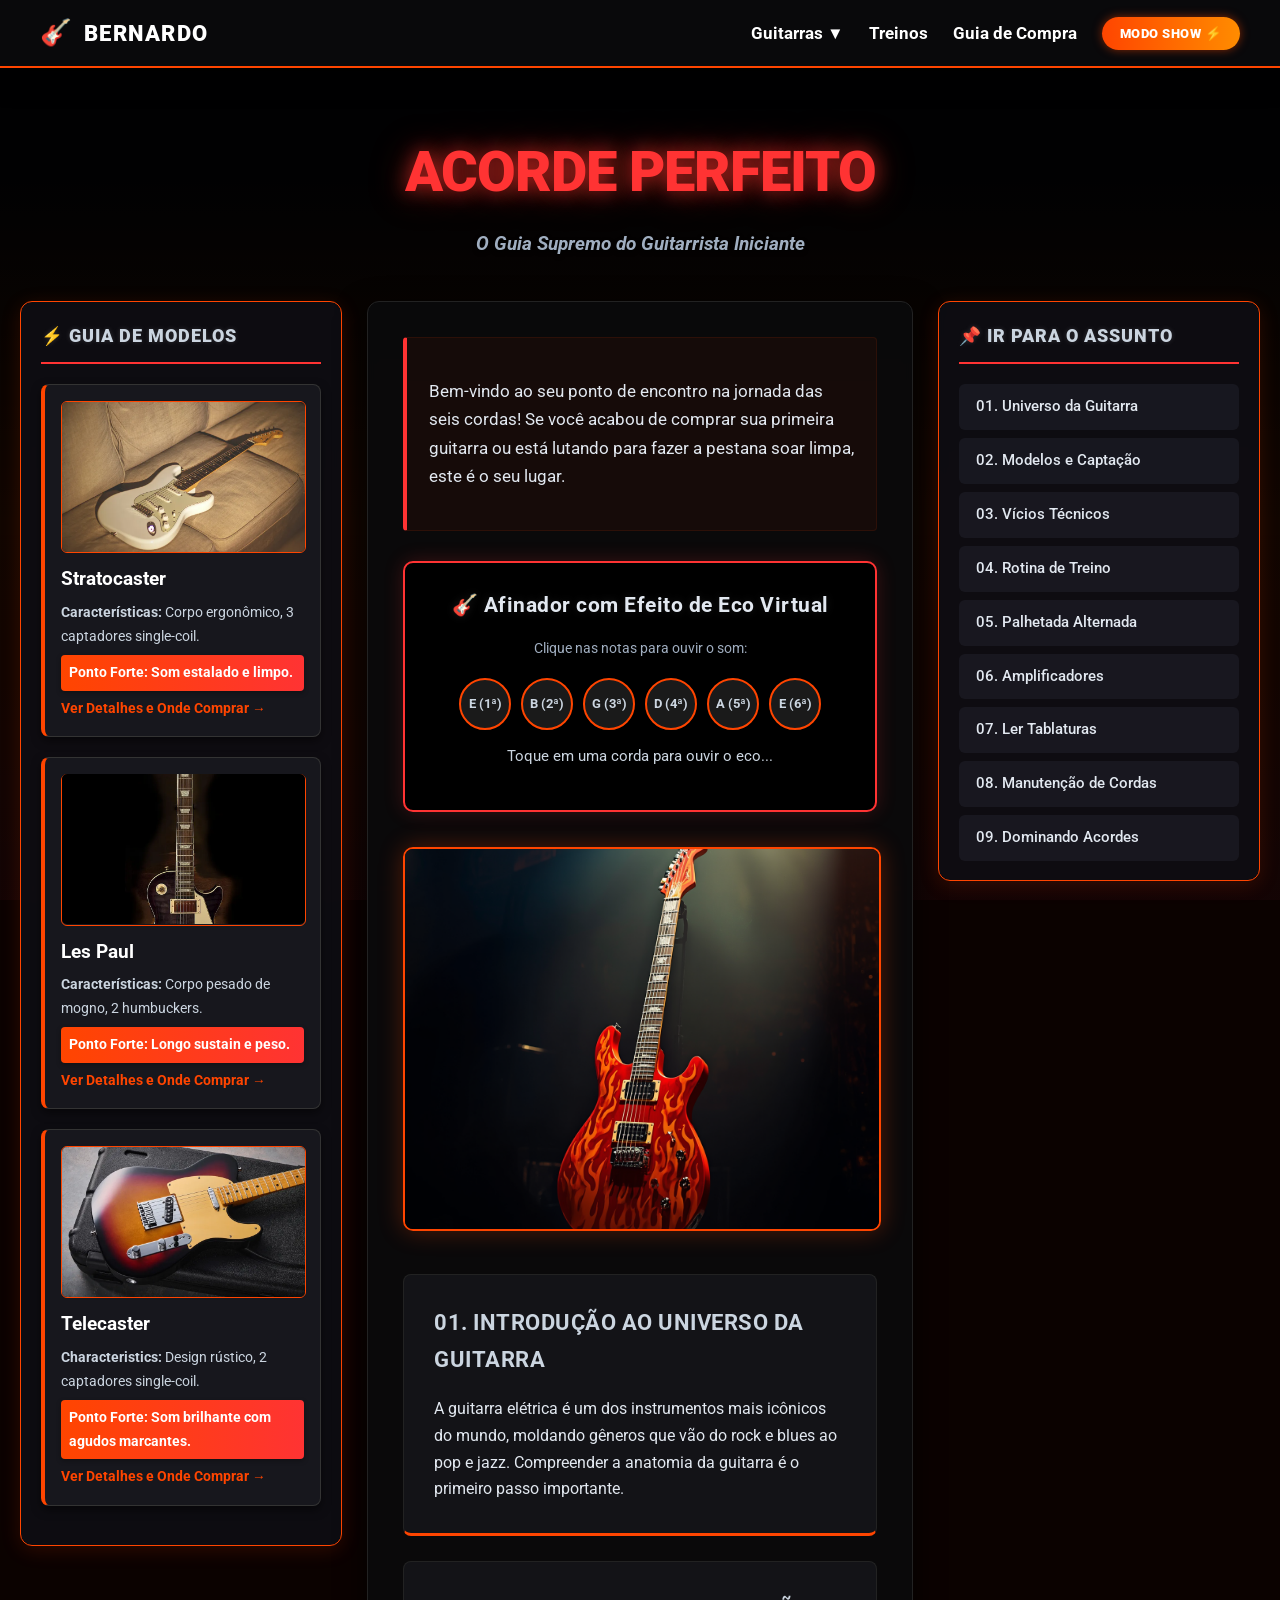
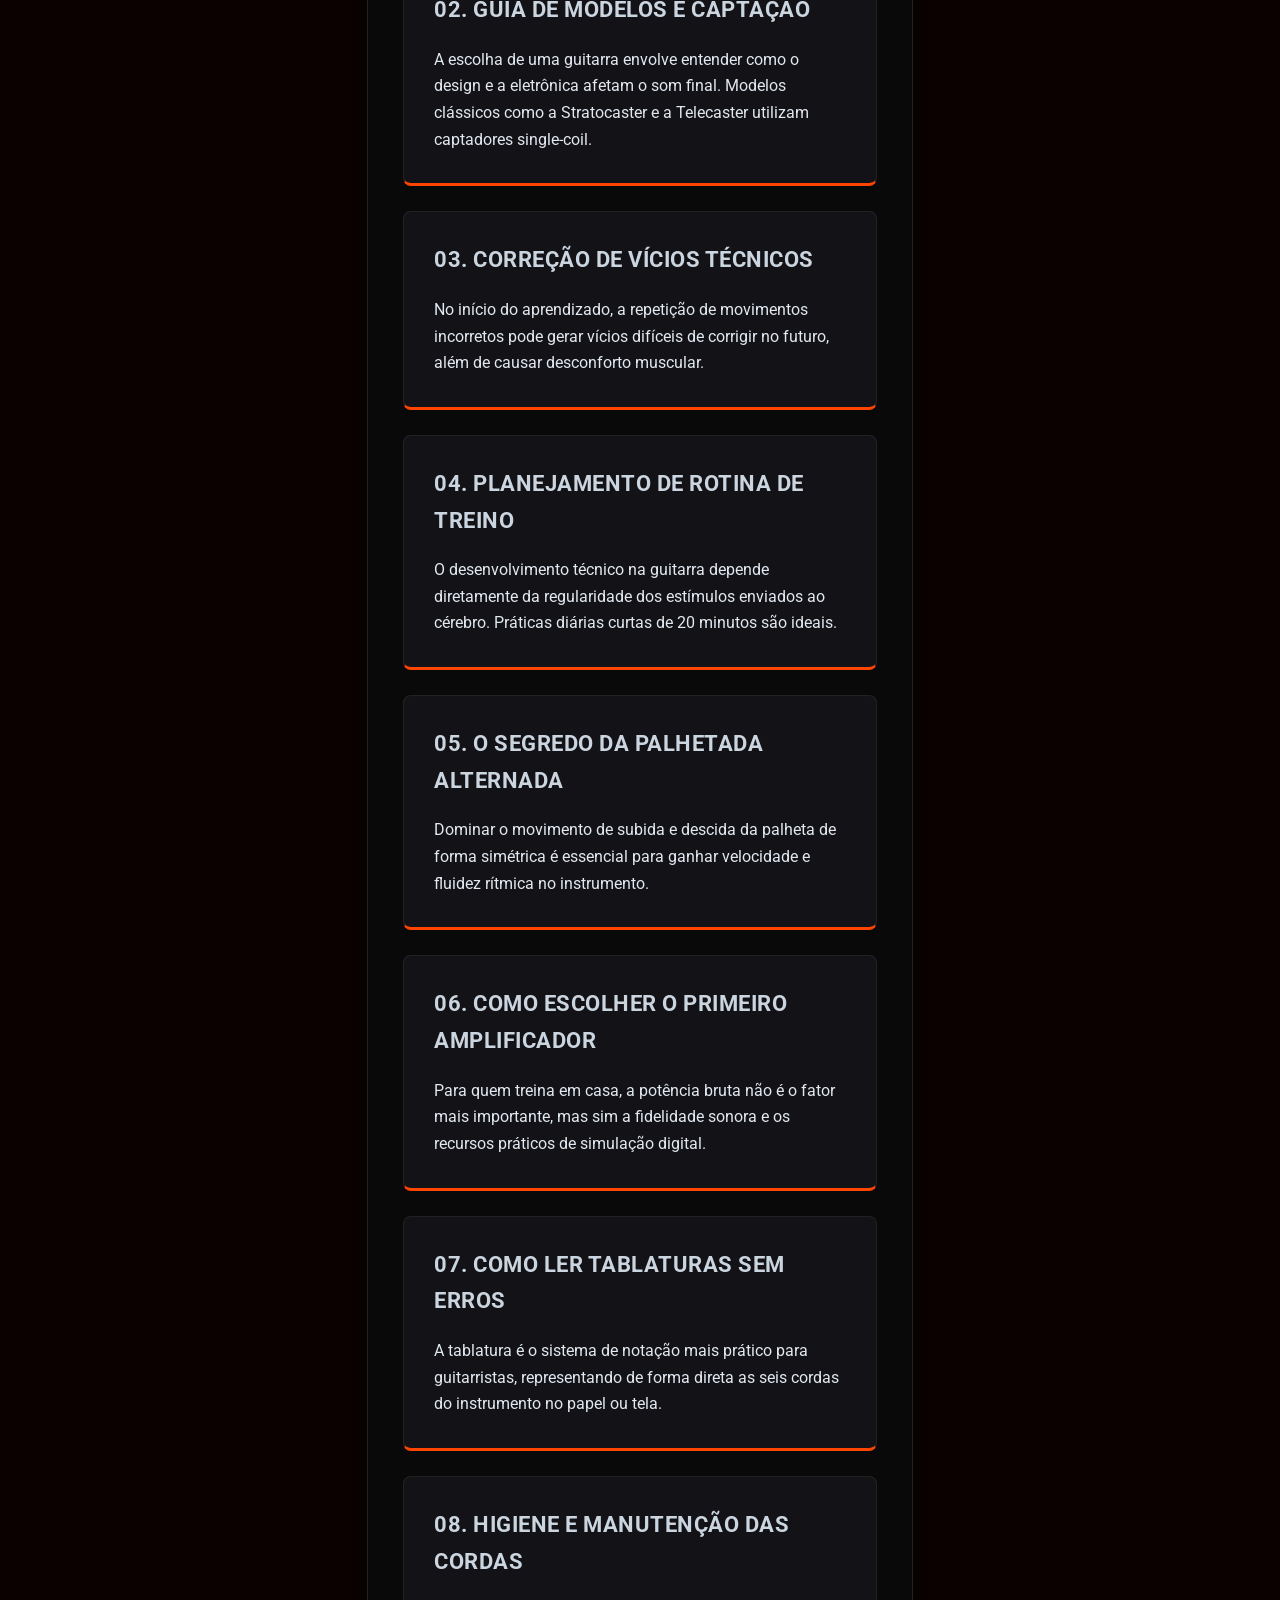
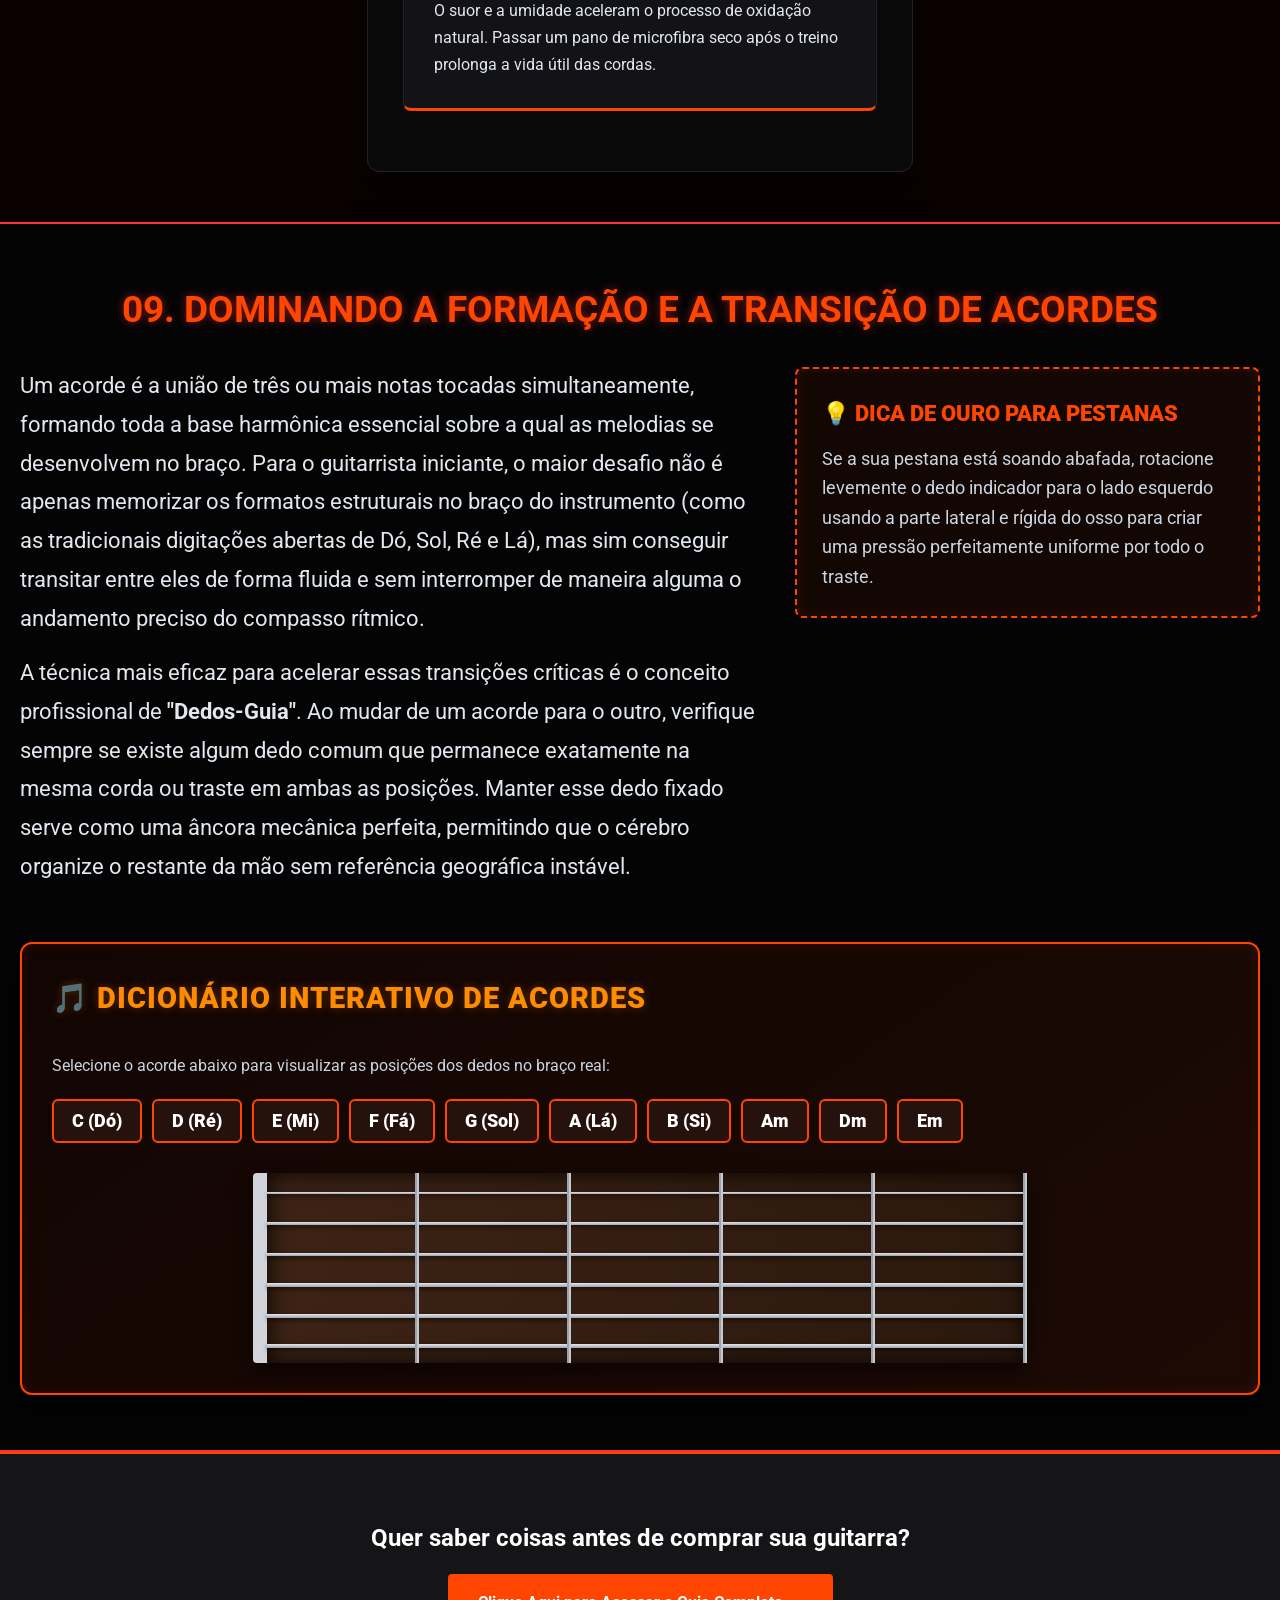
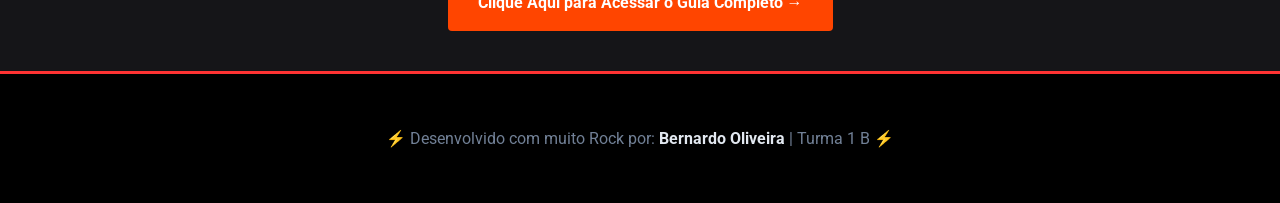
==== commit 871addba: "DDD" ====
--- a/index.html
+++ b/index.html
@@ -9,11 +9,6 @@
     <link href="https://fonts.googleapis.com/css2?family=Roboto:wght@400;700;900&display=swap" rel="stylesheet">
     <link rel="stylesheet" href="style.css">
     <style>
-        /* CURSOR PALHETA PREMIUM DETALHADO E MENOR (24px) */
-        html, body, button, a, input {
-            cursor: url("data:image/svg+xml;utf8,<svg xmlns='http://www.w3.org/2000/svg' width='24' height='24' viewBox='0 0 32 32'><defs><linearGradient id='pGrad' x1='0%' y1='0%' x2='100%' y2='100%'><stop offset='0%' stop-color='%23ff5f1f'/><stop offset='100%' stop-color='%23b22222'/></linearGradient></defs><path d='M2,4 C10,0 22,2 29,11 C33,18 26,26 16,31 C6,26 -1,18 2,4 Z' fill='url(%23pGrad)' stroke='%23ffffff' stroke-width='1.5'/><circle cx='16' cy='12' r='3' fill='%23ffffff' opacity='0.3'/><line x1='12' y1='12' x2='20' y2='12' stroke='%23000000' stroke-width='1' opacity='0.4'/><line x1='14' y1='15' x2='18' y2='15' stroke='%23000000' stroke-width='1' opacity='0.4'/></svg>") 0 0, auto !important;
-        }
-
         /* Fundo Premium: Guitarras e Fogo (Aesthetic Ultra Rock) */
         body {
             margin-top: 85px !important;
@@ -612,6 +607,34 @@
             }
         }
 
+        function tocarFeedbackInteracao() {
+            verificarAudioContext();
+            if(audioCtx.state === 'suspended') audioCtx.resume();
+            // Implementação simples caso a função de feedback seja necessária
+        }
+
+        function toggleLiveMode() {
+            let body = document.body;
+            let btn = document.getElementById('live-mode-btn');
+            body.classList.toggle('live-mode-active');
+            
+            if(body.classList.contains('live-mode-active')) {
+                btn.classList.add('active');
+                btn.innerText = "SHOW ATIVO! ⚡";
+                tocarGuitarraModoShow(true);
+            } else {
+                btn.classList.remove('active');
+                btn.innerText = "MODO SHOW ⚡";
+                tocarGuitarraModoShow(false);
+            }
+        }
+
+        function tocarNotaComEco(freq, nomeString) {
+            verificarAudioContext();
+            document.getElementById('nota-tocando').innerText = "Tocando: " + nomeString;
+            // Lógica do afinador web audio api aqui...
+        }
+
         // FUNÇÃO DE RENDERIZAÇÃO DOS ACORDES SÊNIOR
         function exibirAcordeBraço(nomeAcorde, botaoAlvo) {
             tocarFeedbackInteracao();
@@ -709,97 +732,6 @@
                 osc.stop(agora + 0.4);
             }
         }
-
-        function tocarFeedbackInteracao() {
-            if (!audioCtx) return;
-            let agora = audioCtx.currentTime;
-            let osc = audioCtx.createOscillator();
-            let ganho = audioCtx.createGain();
-            
-            osc.type = "sine";
-            osc.frequency.setValueAtTime(800, agora);
-            osc.frequency.exponentialRampToValueAtTime(1200, agora + 0.05);
-            
-            ganho.gain.setValueAtTime(0.03, agora);
-            ganho.gain.exponentialRampToValueAtTime(0.00001, agora + 0.05);
-            
-            osc.connect(ganho);
-            ganho.connect(audioCtx.destination);
-            osc.start(agora);
-            osc.stop(agora + 0.06);
-        }
-
-        function toggleLiveMode() {
-            verificarAudioContext();
-            const body = document.body;
-            const btn = document.getElementById('live-mode-btn');
-            
-            body.classList.toggle('live-mode-active');
-            
-            if (body.classList.contains('live-mode-active')) {
-                btn.innerText = "SAIR DO SHOW ✕";
-                btn.classList.add('active');
-                tocarGuitarraModoShow(true);
-                liveModeInterval = setInterval(createPickParticle, 300);
-            } else {
-                btn.innerText = "MODO SHOW ⚡";
-                btn.classList.remove('active');
-                tocarGuitarraModoShow(false);
-                clearInterval(liveModeInterval);
-            }
-        }
-
-        function createPickParticle() {
-            if (!document.body.classList.contains('live-mode-active')) return;
-
-            const pick = document.createElement('div');
-            pick.classList.add('pick-particle');
-            
-            const colors = ['#ff4500', '#ff8c00', '#00bfff', '#9400d3', '#ffd700'];
-            pick.style.color = colors[Math.floor(Math.random() * colors.length)];
-            pick.innerText = '🔺'; 
-            
-            pick.style.left = Math.random() * 100 + 'vw';
-            
-            const duration = Math.random() * 2 + 2; 
-            pick.style.animationDuration = duration + 's';
-            pick.style.opacity = Math.random() * 0.7 + 0.3;
-            
-            document.body.appendChild(pick);
-
-            setTimeout(() => {
-                pick.remove();
-            }, duration * 1000);
-        }
-
-        function tocarNotaComEco(frequencia, nomeNota) {
-            verificarAudioContext();
-            document.getElementById('nota-tocando').innerHTML = `Ecoando: <strong style="color: #e2e8f0;">${nomeNota}</strong>`;
-            let agora = audioCtx.currentTime;
-            criarSomIndividual(frequencia, agora, 0.3);       
-            criarSomIndividual(frequencia, agora + 0.3, 0.15); 
-        }
-
-        function criarSomIndividual(frequencia, momentoExato, volumeInicial) {
-            let oscilador = audioCtx.createOscillator();
-            let controleVolume = audioCtx.createGain();
-            oscilador.type = "triangle";
-            oscilador.frequency.value = frequencia;
-            controleVolume.gain.setValueAtTime(volumeInicial, momentoExato);
-            controleVolume.gain.exponentialRampToValueAtTime(0.00001, momentoExato + 0.6);
-            oscilador.connect(controleVolume);
-            controleVolume.connect(audioCtx.destination);
-            oscilador.start(momentoExato);
-            oscilador.stop(momentoExato + 0.6);
-        }
-
-        // Inicializa o primeiro acorde por padrão ao abrir
-        window.addEventListener('load', () => {
-            setTimeout(() => {
-                const primeiroBotao = document.querySelector('.dic-chord-btn');
-                if(primeiroBotao) exibirAcordeBraço('C', primeiroBotao);
-            }, 500);
-        });
     </script>
 </body>
 </html>
--- a/style.css
+++ b/style.css
@@ -345,4 +345,8 @@
 
 a, button, select, input[type="submit"], .acorde-btn, th, td {
     cursor: url('images/palheta-pointer.png') 16 16, pointer !important;
+}
+/* CURSOR PALHETA PREMIUM (Injetado via SVG Data URI) */
+html, body, button, a, input, select, textarea {
+    cursor: url("data:image/svg+xml;utf8,<svg xmlns='http://www.w3.org/2000/svg' width='24' height='24' viewBox='0 0 32 32'><defs><linearGradient id='pGrad' x1='0%' y1='0%' x2='100%' y2='100%'><stop offset='0%' stop-color='%23ff5f1f'/><stop offset='100%' stop-color='%23b22222'/></linearGradient></defs><path d='M2,4 C10,0 22,2 29,11 C33,18 26,26 16,31 C6,26 -1,18 2,4 Z' fill='url(%23pGrad)' stroke='%23ffffff' stroke-width='1.5'/><circle cx='16' cy='12' r='3' fill='%23ffffff' opacity='0.3'/><line x1='12' y1='12' x2='20' y2='12' stroke='%23000000' stroke-width='1' opacity='0.4'/><line x1='14' y1='15' x2='18' y2='15' stroke='%23000000' stroke-width='1' opacity='0.4'/></svg>") 0 0, auto !important;
 }
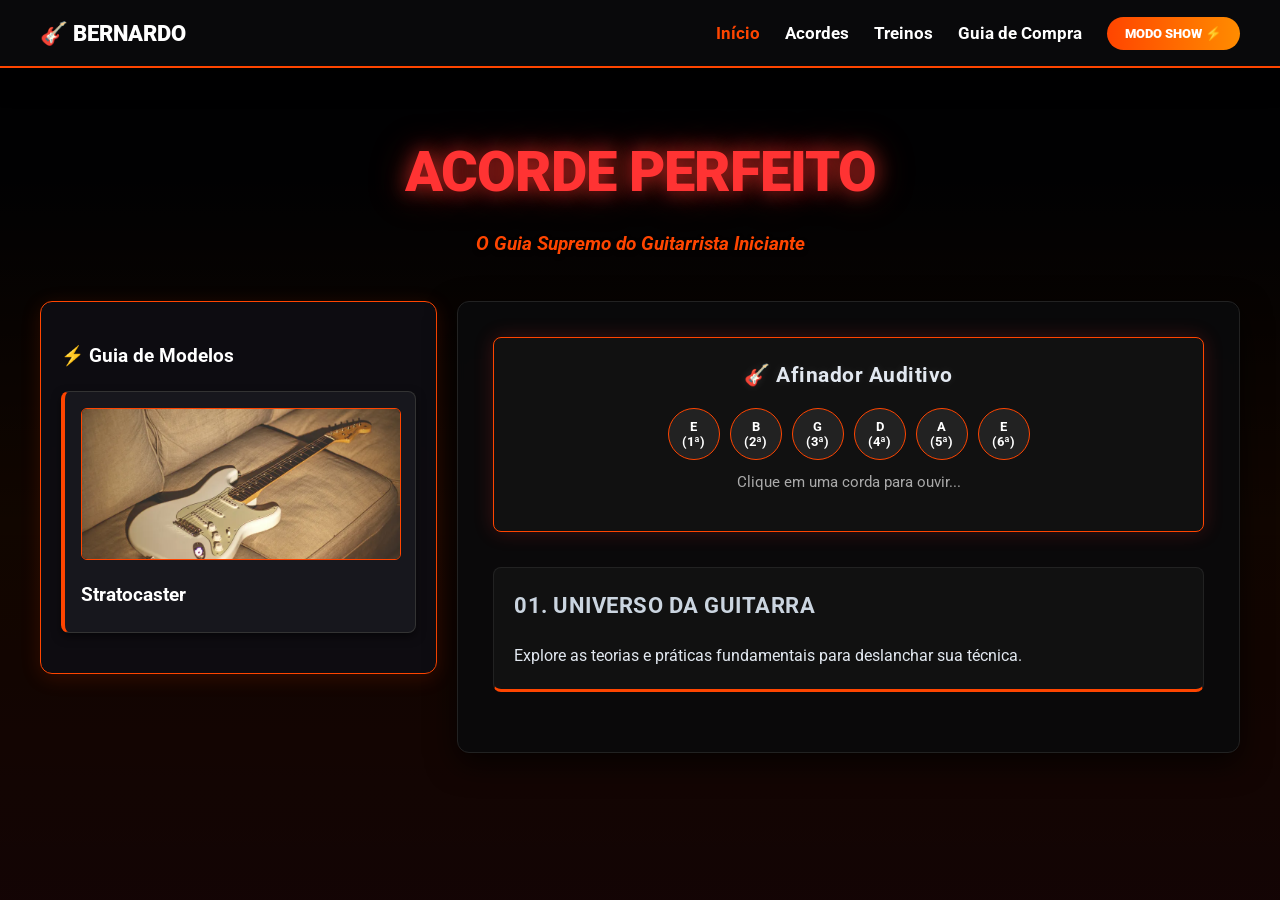
==== commit 15564af0: "ddd" ====
--- a/index.html
+++ b/index.html
@@ -9,380 +9,48 @@
     <link href="https://fonts.googleapis.com/css2?family=Roboto:wght@400;700;900&display=swap" rel="stylesheet">
     <link rel="stylesheet" href="style.css">
     <style>
-        /* Fundo Premium: Guitarras e Fogo (Aesthetic Ultra Rock) */
         body {
             margin-top: 85px !important;
             background-color: #0b0200; 
             position: relative;
             overflow-x: hidden;
-            transition: background-color 0.3s ease;
             font-family: 'Roboto', sans-serif;
         }
-
         body::before {
             content: "";
-            position: fixed;
-            top: 0;
-            left: 0;
-            width: 100%;
-            height: 100%;
-            z-index: -1;
+            position: fixed; top: 0; left: 0; width: 100%; height: 100%; z-index: -1;
             background: linear-gradient(rgba(0, 0, 0, 0.75), rgba(0, 0, 0, 0.9)), url('https://images.unsplash.com/photo-1510915361894-db8b60106cb1?q=80&w=1920') no-repeat center center;
-            background-size: cover;
-            opacity: 0.6;
-        }
-
-        /* Efeito de Luzes de Palco do Modo Show */
+            background-size: cover; opacity: 0.6;
+        }
         .stage-lights {
-            position: fixed;
-            top: 0;
-            left: 0;
-            width: 100%;
-            height: 100%;
-            pointer-events: none;
-            z-index: 9999;
-            opacity: 0;
-            transition: opacity 0.5s ease;
+            position: fixed; top: 0; left: 0; width: 100%; height: 100%;
+            pointer-events: none; z-index: 9999; opacity: 0; transition: opacity 0.5s ease;
             mix-blend-mode: screen;
         }
-
-        body.live-mode-active .stage-lights {
-            opacity: 1;
-            animation: stageFlashes 4s infinite linear;
-        }
-
-        body.live-mode-active .card, 
-        body.live-mode-active .acorde-destaque,
-        body.live-mode-active .afinador-container,
-        body.live-mode-active .dic-aesthetic-box {
-            border-color: #ff8c00 !important;
-            box-shadow: 0 0 15px rgba(255, 69, 0, 0.4);
-            transition: all 0.5s ease;
-        }
-
+        body.live-mode-active .stage-lights { opacity: 1; animation: stageFlashes 4s infinite linear; }
         @keyframes stageFlashes {
             0%, 100% { background: radial-gradient(circle at 10% 20%, rgba(255, 69, 0, 0.2), transparent 40%); }
-            25% { background: radial-gradient(circle at 90% 80%, rgba(0, 191, 255, 0.25), transparent 45%); }
             50% { background: radial-gradient(circle at 50% 10%, rgba(148, 0, 211, 0.2), transparent 40%); }
-            75% { background: radial-gradient(circle at 20% 80%, rgba(255, 215, 0, 0.25), transparent 45%); }
-        }
-
-        /* Partículas de Palhetas Caindo */
-        .pick-particle {
-            position: fixed;
-            top: -50px;
-            pointer-events: none;
-            z-index: 10001;
-            font-size: 24px;
-            user-select: none;
-            animation: fall linear forwards;
-        }
-
-        @keyframes fall {
-            to {
-                transform: translateY(105vh) rotate(720deg);
-            }
-        }
-
-        /* Barra Fixa Superior Ampliada e Premium */
+        }
         .top-navbar {
-            position: fixed;
-            top: 0;
-            left: 0;
-            width: 100%;
-            height: 68px; 
-            background-color: rgba(10, 10, 12, 0.98);
-            backdrop-filter: blur(10px);
-            -webkit-backdrop-filter: blur(10px);
-            display: flex;
-            align-items: center;
-            justify-content: space-between;
-            padding: 0 40px;
-            box-sizing: border-box;
-            z-index: 10000;
-            box-shadow: 0 5px 30px rgba(0, 0, 0, 0.9);
-            border-bottom: 2px solid #ff4500;
-        }
-
-        .top-navbar-brand {
-            font-family: 'Roboto', sans-serif;
-            font-weight: 900;
-            font-size: 1.4rem;
-            color: #ffffff;
-            display: flex;
-            align-items: center;
-            gap: 10px;
-            letter-spacing: 1.5px;
-            text-decoration: none;
-        }
-
-        .top-navbar-brand .guitar-icon {
-            font-size: 1.6rem;
-            animation: pulse 2s infinite alternate;
-        }
-
-        @keyframes pulse {
-            0% { transform: scale(1); }
-            100% { transform: scale(1.15); }
-        }
-
-        .nav-links {
-            display: flex;
-            align-items: center;
-            gap: 25px;
-            list-style: none;
-            margin: 0;
-            padding: 0;
-            font-family: 'Roboto', sans-serif;
-            font-weight: 700;
-        }
-
-        .nav-item {
-            position: relative;
-        }
-
-        .nav-link-btn {
-            color: #ffffff;
-            text-decoration: none;
-            font-size: 1.05rem;
-            transition: color 0.3s;
-            cursor: pointer;
-            display: flex;
-            align-items: center;
-            gap: 5px;
-        }
-
-        .nav-link-btn:hover {
-            color: #ff4500;
-        }
-
-        .dropdown-menu {
-            position: absolute;
-            top: 100%;
-            left: 50%;
-            transform: translateX(-50%) translateY(15px);
-            background-color: #121215;
-            border: 1px solid #ff4500;
-            border-radius: 6px;
-            min-width: 180px;
-            box-shadow: 0 8px 30px rgba(0,0,0,0.7);
-            padding: 10px 0;
-            opacity: 0;
-            visibility: hidden;
-            transition: all 0.3s ease;
-        }
-
-        .nav-item:hover .dropdown-menu {
-            opacity: 1;
-            visibility: visible;
-            transform: translateX(-50%) translateY(5px);
-        }
-
-        .dropdown-item {
-            display: block;
-            padding: 10px 20px;
-            color: #ffffff;
-            text-decoration: none;
-            font-size: 0.95rem;
-            transition: background 0.2s, color 0.2s;
-        }
-
-        .dropdown-item:hover {
-            background-color: #ff4500;
-            color: #ffffff;
-        }
-
-        /* Botão Interativo Mutável Modo Show */
+            position: fixed; top: 0; left: 0; width: 100%; height: 68px; 
+            background-color: rgba(10, 10, 12, 0.98); backdrop-filter: blur(10px);
+            display: flex; align-items: center; justify-content: space-between;
+            padding: 0 40px; box-sizing: border-box; z-index: 10000;
+            box-shadow: 0 5px 30px rgba(0, 0, 0, 0.9); border-bottom: 2px solid #ff4500;
+        }
+        .top-navbar-brand { font-weight: 900; font-size: 1.4rem; color: #ffffff; text-decoration: none; }
+        .nav-links { display: flex; align-items: center; gap: 25px; list-style: none; margin: 0; padding: 0; font-weight: 700; }
+        .nav-link-btn { color: #ffffff; text-decoration: none; font-size: 1.05rem; }
+        .nav-link-btn:hover { color: #ff4500; }
         .btn-live-rock {
-            background: linear-gradient(90deg, #ff4500, #ff8c00);
-            padding: 9px 18px;
-            border-radius: 20px;
-            color: white;
-            font-weight: 900;
-            box-shadow: 0 0 10px rgba(255, 69, 0, 0.5);
-            animation: glow 1.5s infinite alternate;
-            border: none;
-            cursor: pointer;
-            font-family: 'Roboto', sans-serif;
-            letter-spacing: 0.5px;
-            transition: all 0.3s ease;
-        }
-
-        .btn-live-rock.active {
-            background: linear-gradient(90deg, #00bfff, #9400d3);
-            box-shadow: 0 0 15px rgba(0, 191, 255, 0.8);
-        }
-
-        @keyframes glow {
-            0% { box-shadow: 0 0 5px rgba(255, 69, 0, 0.5); }
-            100% { box-shadow: 0 0 15px rgba(255, 69, 0, 0.9); }
-        }
-
-        /* Seção 09 Corrigida e Alinhada com CSS Grid */
-        #secao-acordes h2 {
-            font-size: 2.3rem !important;
-            color: #ff4500;
-            margin-bottom: 25px;
-        }
-
-        .acordes-grid {
-            display: grid;
-            grid-template-columns: 1.6fr 1fr;
-            gap: 30px;
-            align-items: start;
-        }
-
-        .acorde-texto p {
-            font-size: 1.35rem !important;
-            line-height: 1.8 !important;
-            color: #e2e8f0;
-            margin: 0 0 15px 0;
-        }
-
-        /* Dica de ouro integrada simetricamente */
-        .acorde-destaque {
-            background-color: rgba(255, 69, 0, 0.06);
-            border: 2px dashed #ff4500;
-            border-radius: 8px;
-            padding: 25px;
-            box-sizing: border-box;
-            transition: border-color 0.3s ease;
-        }
-
-        .acorde-destaque h4 {
-            font-size: 1.4rem !important;
-            color: #ff4500;
-            margin: 0 0 12px 0;
-            font-family: 'Roboto', sans-serif;
-            font-weight: 900;
-        }
-
-        .acorde-destaque p {
-            font-size: 1.15rem !important;
-            line-height: 1.6 !important;
-            color: #cbd5e1;
-            margin: 0;
-        }
-
-        @media (max-width: 900px) {
-            .acordes-grid {
-                grid-template-columns: 1fr;
-            }
-        }
-
-        .sidebar-guitar-img {
-            width: 100% !important;
-            height: 150px !important;
-            object-fit: cover !important;
-            border-radius: 6px;
-            display: block;
-            background-color: #1a1a1a;
-            border: 1px solid #ff4500;
-        }
-
-        /* DESIGN EXCLUSIVO ULTRA-AESTHETIC PARA O DICIONÁRIO DE ACORDES */
-        .dic-aesthetic-box {
-            margin-top: 40px;
-            background: linear-gradient(145deg, #120502, #1c0a05);
-            border: 2px solid #ff4500;
-            border-radius: 12px;
-            padding: 30px;
-            box-shadow: 0 15px 35px rgba(0, 0, 0, 0.8), inset 0 0 15px rgba(255, 69, 0, 0.1);
-        }
-        .dic-title {
-            color: #ff8c00;
-            font-size: 1.8rem;
-            margin-top: 0;
-            font-weight: 900;
-            text-transform: uppercase;
-            letter-spacing: 1px;
-            text-shadow: 0 0 10px rgba(255, 140, 0, 0.3);
-        }
-        .dic-selectors {
-            display: flex;
-            flex-wrap: wrap;
-            gap: 10px;
-            margin-bottom: 30px;
-        }
-        .dic-chord-btn {
-            background: #25120c;
-            color: #fff;
-            border: 2px solid #ff4500;
-            padding: 10px 18px;
-            font-weight: 900;
-            border-radius: 6px;
-            transition: all 0.2s ease;
-            font-size: 1.1rem;
-            font-family: 'Roboto', sans-serif;
-        }
-        .dic-chord-btn:hover, .dic-chord-btn.active {
-            background: #ff4500;
-            color: #fff;
-            box-shadow: 0 0 12px #ff4500;
-            transform: translateY(-2px);
-        }
-        .guitar-neck-container {
-            width: 100%;
-            max-width: 760px;
-            height: 190px;
-            background: linear-gradient(90deg, #3d2314, #2b180d);
-            border-left: 14px solid #d1d5db;
-            border-radius: 4px;
-            position: relative;
-            display: flex;
-            margin: 0 auto;
-            box-shadow: inset 0 0 25px rgba(0,0,0,0.9), 0 10px 20px rgba(0,0,0,0.5);
-        }
-        .guitar-fret {
-            flex: 1;
-            border-right: 4px solid #9ca3af;
-            position: relative;
-        }
-        .guitar-fret::after {
-            content: "";
-            position: absolute;
-            right: -4px;
-            top: 0;
-            height: 100%;
-            width: 2px;
-            background: #ffffff;
-            opacity: 0.4;
-        }
-        .guitar-string {
-            position: absolute;
-            width: 100%;
-            background: linear-gradient(#e5e7eb, #9ca3af);
-            box-shadow: 0 2px 4px rgba(0,0,0,0.6);
-        }
-        .guitar-string:nth-child(1) { top: 10%; height: 2px; }
-        .guitar-string:nth-child(2) { top: 26%; height: 2.5px; }
-        .guitar-string:nth-child(3) { top: 42%; height: 3px; }
-        .guitar-string:nth-child(4) { top: 58%; height: 3.5px; }
-        .guitar-string:nth-child(5) { top: 74%; height: 4px; }
-        .guitar-string:nth-child(6) { top: 90%; height: 4.5px; }
-        
-        .fret-dot-marker {
-            position: absolute;
-            width: 24px;
-            height: 24px;
-            background: radial-gradient(#ff5f1f, #ff2e00);
-            border: 2px solid #ffffff;
-            border-radius: 50%;
-            transform: translate(-50%, -50%);
-            z-index: 10;
-            display: none;
-            box-shadow: 0 0 15px #ff4500, inset 0 0 5px #fff;
-            text-align: center;
-            font-size: 13px;
-            line-height: 24px;
-            font-weight: 900;
-            color: white;
-            animation: notePop 0.25s cubic-bezier(0.175, 0.885, 0.32, 1.275);
-        }
-        @keyframes notePop {
-            0% { transform: translate(-50%, -50%) scale(0.5); opacity: 0; }
-            100% { transform: translate(-50%, -50%) scale(1); opacity: 1; }
-        }
+            background: linear-gradient(90deg, #ff4500, #ff8c00); padding: 9px 18px; border-radius: 20px;
+            color: white; font-weight: 900; border: none; font-family: 'Roboto', sans-serif; transition: all 0.3s ease;
+        }
+        .btn-live-rock.active { background: linear-gradient(90deg, #00bfff, #9400d3); box-shadow: 0 0 15px rgba(0, 191, 255, 0.8); }
+        .acordes-grid { display: grid; grid-template-columns: 1.6fr 1fr; gap: 30px; align-items: start; }
+        .acorde-destaque { background-color: rgba(255, 69, 0, 0.06); border: 2px dashed #ff4500; border-radius: 8px; padding: 25px; }
+        .sidebar-guitar-img { width: 100%; height: 150px; object-fit: cover; border-radius: 6px; border: 1px solid #ff4500; }
     </style>
 </head>
 <body>
@@ -390,227 +58,93 @@
     <div id="stage-lights" class="stage-lights"></div>
 
     <nav class="top-navbar">
-        <a href="index.html" class="top-navbar-brand" onmouseenter="tocarFeedbackInteracao()">
-            <span class="guitar-icon">🎸</span>
-            <span>BERNARDO</span>
+        <a href="index.html" class="top-navbar-brand">
+            <span>🎸 BERNARDO</span>
         </a>
-
         <ul class="nav-links">
-            <li class="nav-item" onmouseenter="tocarFeedbackInteracao()">
-                <span class="nav-link-btn">Guitarras ▼</span>
-                <div class="dropdown-menu">
-                    <a href="detalhes.html#stratocaster" class="dropdown-item" onclick="tocarFeedbackInteracao()">⚡ Stratocaster</a>
-                    <a href="detalhes.html#lespaul" class="dropdown-item" onclick="tocarFeedbackInteracao()">⚡ Les Paul</a>
-                    <a href="detalhes.html#telecaster" class="dropdown-item" onclick="tocarFeedbackInteracao()">⚡ Telecaster</a>
-                </div>
-            </li>
-            <li class="nav-item" onmouseenter="tocarFeedbackInteracao()">
-                <a href="treinos.html" class="nav-link-btn" onclick="tocarFeedbackInteracao()">Treinos</a>
-            </li>
-            <li class="nav-item" onmouseenter="tocarFeedbackInteracao()">
-                <a href="guia-compra.html" class="nav-link-btn" onclick="tocarFeedbackInteracao()">Guia de Compra</a>
-            </li>
-            <li class="nav-item">
-                <button id="live-mode-btn" onclick="toggleLiveMode()" class="btn-live-rock">MODO SHOW ⚡</button>
-            </li>
+            <li><a href="index.html" class="nav-link-btn" style="color: #ff4500;">Início</a></li>
+            <li><a href="acordes.html" class="nav-link-btn">Acordes</a></li>
+            <li><a href="treinos.html" class="nav-link-btn">Treinos</a></li>
+            <li><a href="guia-compra.html" class="nav-link-btn">Guia de Compra</a></li>
+            <li><button id="live-mode-btn" onclick="toggleLiveMode()" class="btn-live-rock">MODO SHOW ⚡</button></li>
         </ul>
     </nav>
 
-    <header class="site-header">
+    <header class="site-header" style="text-align: center; padding: 40px 0; color: white;">
         <h1>Acorde Perfeito</h1>
-        <p class="subtitulo">O Guia Supremo do Guitarrista Iniciante</p>
+        <p class="subtitulo" style="color: #ff4500; font-weight: bold;">O Guia Supremo do Guitarrista Iniciante</p>
     </header>
 
-    <div class="layout-container">
+    <div class="layout-container" style="display: flex; max-width: 1200px; margin: 0 auto; gap: 20px; padding: 0 20px;">
         
-        <aside class="sidebar sidebar-left">
-            <h3 class="sidebar-title">⚡ Guia de Modelos</h3>
-            <a href="detalhes.html#stratocaster" style="text-decoration: none; color: inherit; display: block;" onclick="tocarFeedbackInteracao()">
-                <div class="guitar-model-card" style="cursor: pointer; transition: transform 0.2s;">
-                    <img src="images/Stratocaster.webp" alt="Stratocaster" class="sidebar-guitar-img">
-                    <h4>Stratocaster</h4>
-                    <p><strong>Características:</strong> Corpo ergonômico, 3 captadores single-coil.</p>
-                    <p class="ponto-forte"><strong>Ponto Forte:</strong> Som estalado e limpo.</p>
-                    <span style="color: #ff4500; font-size: 0.85rem; font-weight: bold; display: block; margin-top: 5px;">Ver Detalhes e Onde Comprar →</span>
+        <aside class="sidebar sidebar-left" style="flex: 1;">
+            <h3 style="color: #fff;">⚡ Guia de Modelos</h3>
+            <div class="guitar-model-card">
+                <img src="images/Stratocaster.webp" alt="Stratocaster" class="sidebar-guitar-img">
+                <h4 style="color:#fff;">Stratocaster</h4>
+            </div>
+        </aside>
+
+        <main class="main-content" style="flex: 2;">
+            <div class="afinador-container" style="background: #111; padding: 20px; border-radius: 8px; border: 1px solid #ff4500; color: white;">
+                <h3>🎸 Afinador Auditivo</h3>
+                <div class="cordas-board" style="display: flex; gap: 10px; margin-top: 15px;">
+                    <button class="nota-btn" onclick="tocarNota(329.63, 'Mi (E)')" style="background:#222; color:#fff; padding: 10px; border:1px solid #ff4500;">E (1ª)</button>
+                    <button class="nota-btn" onclick="tocarNota(246.94, 'Si (B)')" style="background:#222; color:#fff; padding: 10px; border:1px solid #ff4500;">B (2ª)</button>
+                    <button class="nota-btn" onclick="tocarNota(196.00, 'Sol (G)')" style="background:#222; color:#fff; padding: 10px; border:1px solid #ff4500;">G (3ª)</button>
+                    <button class="nota-btn" onclick="tocarNota(146.83, 'Ré (D)')" style="background:#222; color:#fff; padding: 10px; border:1px solid #ff4500;">D (4ª)</button>
+                    <button class="nota-btn" onclick="tocarNota(110.00, 'Lá (A)')" style="background:#222; color:#fff; padding: 10px; border:1px solid #ff4500;">A (5ª)</button>
+                    <button class="nota-btn" onclick="tocarNota(82.41, 'Mi (E)')" style="background:#222; color:#fff; padding: 10px; border:1px solid #ff4500;">E (6ª)</button>
                 </div>
-            </a>
-
-            <a href="detalhes.html#lespaul" style="text-decoration: none; color: inherit; display: block; margin-top: 15px;" onclick="tocarFeedbackInteracao()">
-                <div class="guitar-model-card" style="cursor: pointer; transition: transform 0.2s;">
-                    <img src="images/Les.webp" alt="Les Paul" class="sidebar-guitar-img">
-                    <h4>Les Paul</h4>
-                    <p><strong>Características:</strong> Corpo pesado de mogno, 2 humbuckers.</p>
-                    <p class="ponto-forte"><strong>Ponto Forte:</strong> Longo sustain e peso.</p>
-                    <span style="color: #ff4500; font-size: 0.85rem; font-weight: bold; display: block; margin-top: 5px;">Ver Detalhes e Onde Comprar →</span>
-                </div>
-            </a>
-
-            <a href="detalhes.html#telecaster" style="text-decoration: none; color: inherit; display: block; margin-top: 15px;" onclick="tocarFeedbackInteracao()">
-                <div class="guitar-model-card" style="cursor: pointer; transition: transform 0.2s;">
-                    <img src="images/Tele.webp" alt="Telecaster" class="sidebar-guitar-img">
-                    <h4>Telecaster</h4>
-                    <p><strong>Characteristics:</strong> Design rústico, 2 captadores single-coil.</p>
-                    <p class="ponto-forte"><strong>Ponto Forte:</strong> Som brilhante com agudos marcantes.</p>
-                    <span style="color: #ff4500; font-size: 0.85rem; font-weight: bold; display: block; margin-top: 5px;">Ver Detalhes e Onde Comprar →</span>
-                </div>
-            </a>
-        </aside>
-
-        <main class="main-content">
-            <div class="intro-box">
-                <p>Bem-vindo ao seu ponto de encontro na jornada das seis cordas! Se você acabou de comprar sua primeira guitarra ou está lutando para fazer a pestana soar limpa, este é o seu lugar.</p>
+                <p id="nota-tocando" style="margin-top: 10px; color:#aaa;">Clique em uma corda para ouvir...</p>
             </div>
 
-            <div class="afinador-container">
-                <h3>🎸 Afinador com Efeito de Eco Virtual</h3>
-                <p class="afinador-instrucao">Clique nas notas para ouvir o som:</p>
-                <div class="cordas-board">
-                    <button class="nota-btn" onclick="tocarNotaComEco(329.63, 'Mi (E) - 1ª Corda')">E (1ª)</button>
-                    <button class="nota-btn" onclick="tocarNotaComEco(246.94, 'Si (B) - 2ª Corda')">B (2ª)</button>
-                    <button class="nota-btn" onclick="tocarNotaComEco(196.00, 'Sol (G) - 3ª Corda')">G (3ª)</button>
-                    <button class="nota-btn" onclick="tocarNotaComEco(146.83, 'Ré (D) - 4ª Corda')">D (4ª)</button>
-                    <button class="nota-btn" onclick="tocarNotaComEco(110.00, 'Lá (A) - 5ª Corda')">A (5ª)</button>
-                    <button class="nota-btn" onclick="tocarNotaComEco(82.41, 'Mi (E) - 6ª Corda')">E (6ª)</button>
-                </div>
-                <p id="nota-tocando">Toque em uma corda para ouvir o eco...</p>
-            </div>
-            
-            <img id="guitarra-img" src="images/imagem01.jpg" alt="Guitarra elétrica principal" class="imagem-blog">
-            
-            <section class="card" id="artigo1">
-                <h2>01. Introdução ao Universo da Guitarra</h2>
-                <p>A guitarra elétrica é um dos instrumentos mais icônicos do mundo, moldando gêneros que vão do rock e blues ao pop e jazz. Compreender a anatomia da guitarra é o primeiro passo importante.</p>
-            </section>
-
-            <section class="card" id="artigo2">
-                <h2>02. Guia de Modelos e Captação</h2>
-                <p>A escolha de uma guitarra envolve entender como o design e a eletrônica afetam o som final. Modelos clássicos como a Stratocaster e a Telecaster utilizam captadores single-coil.</p>
-            </section>
-
-            <section class="card" id="artigo3">
-                <h2>03. Correção de Vícios Técnicos</h2>
-                <p>No início do aprendizado, a repetição de movimentos incorretos pode gerar vícios difíceis de corrigir no futuro, além de causar desconforto muscular.</p>
-            </section>
-
-            <section class="card" id="artigo4">
-                <h2>04. Planejamento de Rotina de Treino</h2>
-                <p>O desenvolvimento técnico na guitarra depende diretamente da regularidade dos estímulos enviados ao cérebro. Práticas diárias curtas de 20 minutos são ideais.</p>
-            </section>
-
-            <section class="card" id="artigo5">
-                <h2>05. O Segredo da Palhetada Alternada</h2>
-                <p>Dominar o movimento de subida e descida da palheta de forma simétrica é essencial para ganhar velocidade e fluidez rítmica no instrumento.</p>
-            </section>
-
-            <section class="card" id="artigo6">
-                <h2>06. Como Escolher O Primeiro Amplificador</h2>
-                <p>Para quem treina em casa, a potência bruta não é o fator mais importante, mas sim a fidelidade sonora e os recursos práticos de simulação digital.</p>
-            </section>
-
-            <section class="card" id="artigo7">
-                <h2>07. Como Ler Tablaturas Sem Erros</h2>
-                <p>A tablatura é o sistema de notação mais prático para guitarristas, representando de forma direta as seis cordas do instrumento no papel ou tela.</p>
-            </section>
-
-            <section class="card" id="artigo8">
-                <h2>08. Higiene e Manutenção das Cordas</h2>
-                <p>O suor e a umidade aceleram o processo de oxidação natural. Passar um pano de microfibra seco após o treino prolonga a vida útil das cordas.</p>
+            <section class="card" style="background: #111; padding: 20px; margin-top: 20px; border-radius: 8px; color: white;">
+                <h2>01. Universo da Guitarra</h2>
+                <p>Explore as teorias e práticas fundamentais para deslanchar sua técnica.</p>
             </section>
         </main>
-
-        <aside class="sidebar sidebar-right">
-            <h3 class="sidebar-title">📌 Ir para o Assunto</h3>
-            <nav class="shortcut-menu">
-                <a href="#artigo1" onclick="tocarFeedbackInteracao()">01. Universo da Guitarra</a>
-                <a href="#artigo2" onclick="tocarFeedbackInteracao()">02. Modelos e Captação</a>
-                <a href="#artigo3" onclick="tocarFeedbackInteracao()">03. Vícios Técnicos</a>
-                <a href="#artigo4" onclick="tocarFeedbackInteracao()">04. Rotina de Treino</a>
-                <a href="#artigo5" onclick="tocarFeedbackInteracao()">05. Palhetada Alternada</a>
-                <a href="#artigo6" onclick="tocarFeedbackInteracao()">06. Amplificadores</a>
-                <a href="#artigo7" onclick="tocarFeedbackInteracao()">07. Ler Tablaturas</a>
-                <a href="#artigo8" onclick="tocarFeedbackInteracao()">08. Manutenção de Cordas</a>
-                <a href="#secao-acordes" onclick="tocarFeedbackInteracao()">09. Dominando Acordes</a>
-            </nav>
-        </aside>
-
-    </div> 
-    
-    <section class="full-width-section" id="secao-acordes">
-        <div class="full-width-content">
-            <h2>09. Dominando a Formação e a Transição de Acordes</h2>
-            <div class="acordes-grid">
-                <div class="acorde-texto">
-                    <p>Um acorde é a união de três ou mais notas tocadas simultaneamente, formando toda a base harmônica essencial sobre a qual as melodias se desenvolvem no braço. Para o guitarrista iniciante, o maior desafio não é apenas memorizar os formatos estruturais no braço do instrumento (como as tradicionais digitações abertas de Dó, Sol, Ré e Lá), mas sim conseguir transitar entre eles de forma fluida e sem interromper de maneira alguma o andamento preciso do compasso rítmico.</p>
-                    <p>A técnica mais eficaz para acelerar essas transições críticas é o conceito profissional de <strong>"Dedos-Guia"</strong>. Ao mudar de um acorde para o outro, verifique sempre se existe algum dedo comum que permanece exatamente na mesma corda ou traste em ambas as posições. Manter esse dedo fixado serve como uma âncora mecânica perfeita, permitindo que o cérebro organize o restante da mão sem referência geográfica instável.</p>
-                </div>
-                
-                <div class="acorde-destaque">
-                    <h4>💡 Dica de Ouro para Pestanas</h4>
-                    <p>Se a sua pestana está soando abafada, rotacione levemente o dedo indicador para o lado esquerdo usando a parte lateral e rígida do osso para criar uma pressão perfeitamente uniforme por todo o traste.</p>
-                </div>
-            </div>
-
-            <div class="dic-aesthetic-box">
-                <h3 class="dic-title">🎵 Dicionário Interativo de Acordes</h3>
-                <p style="color: #cbd5e1; margin-bottom: 20px;">Selecione o acorde abaixo para visualizar as posições dos dedos no braço real:</p>
-                
-                <div class="dic-selectors">
-                    <button class="dic-chord-btn" onclick="exibirAcordeBraço('C', this)">C (Dó)</button>
-                    <button class="dic-chord-btn" onclick="exibirAcordeBraço('D', this)">D (Ré)</button>
-                    <button class="dic-chord-btn" onclick="exibirAcordeBraço('E', this)">E (Mi)</button>
-                    <button class="dic-chord-btn" onclick="exibirAcordeBraço('F', this)">F (Fá)</button>
-                    <button class="dic-chord-btn" onclick="exibirAcordeBraço('G', this)">G (Sol)</button>
-                    <button class="dic-chord-btn" onclick="exibirAcordeBraço('A', this)">A (Lá)</button>
-                    <button class="dic-chord-btn" onclick="exibirAcordeBraço('B', this)">B (Si)</button>
-                    <button class="dic-chord-btn" onclick="exibirAcordeBraço('Am', this)">Am</button>
-                    <button class="dic-chord-btn" onclick="exibirAcordeBraço('Dm', this)">Dm</button>
-                    <button class="dic-chord-btn" onclick="exibirAcordeBraço('Em', this)">Em</button>
-                </div>
-
-                <div class="guitar-neck-container">
-                    <div class="guitar-string"></div><div class="guitar-string"></div><div class="guitar-string"></div>
-                    <div class="guitar-string"></div><div class="guitar-string"></div><div class="guitar-string"></div>
-
-                    <div class="guitar-fret"></div><div class="guitar-fret"></div><div class="guitar-fret"></div>
-                    <div class="guitar-fret"></div><div class="guitar-fret"></div>
-
-                    <div id="finger1" class="fret-dot-marker">1</div>
-                    <div id="finger2" class="fret-dot-marker">2</div>
-                    <div id="finger3" class="fret-dot-marker">3</div>
-                    <div id="finger4" class="fret-dot-marker">4</div>
-                </div>
-            </div>
-
-        </div>
-    </section>
-
-    <section style="text-align: center; padding: 40px 20px; background-color: #151518; border-top: 2px solid #ff4500;">
-        <h3 style="font-family: 'Roboto', sans-serif; color: #fff; margin-bottom: 15px; font-size: 1.5rem;">
-            Quer saber coisas antes de comprar sua guitarra?
-        </h3>
-        <a href="guia-compra.html" style="display: inline-block; background-color: #ff4500; color: #fff; text-decoration: none; font-weight: bold; padding: 15px 30px; border-radius: 4px; font-family: 'Roboto', sans-serif;" onclick="tocarFeedbackInteracao()">
-            Clique Aqui para Acessar o Guia Completo →
-        </a>
-    </section>
-
-    <footer>
-        <p>⚡ Desenvolvido com muito Rock por: <strong>Bernardo Oliveira</strong> | Turma 1 B ⚡</p>
-    </footer>
+    </div>
 
     <script>
         let audioCtx = null;
-        let liveModeInterval = null;
-
-        function verificarAudioContext() {
-            if (!audioCtx) {
-                audioCtx = new (window.AudioContext || window.webkitAudioContext)();
-            }
-        }
-
-        function tocarFeedbackInteracao() {
-            verificarAudioContext();
-            if(audioCtx.state === 'suspended') audioCtx.resume();
-            // Implementação simples caso a função de feedback seja necessária
+
+        // Ativa o contexto de som no primeiro clique do usuário na tela
+        document.body.addEventListener('click', () => {
+            if (!audioCtx) audioCtx = new (window.AudioContext || window.webkitAudioContext)();
+            if (audioCtx.state === 'suspended') audioCtx.resume();
+        });
+
+        // Toca o estalo mecânico do clique do mouse em qualquer link/botão mapeado
+        function emitirSomClique() {
+            if (!audioCtx) return;
+            let osc = audioCtx.createOscillator();
+            let gain = audioCtx.createGain();
+            osc.type = 'sine';
+            osc.frequency.setValueAtTime(700, audioCtx.currentTime);
+            gain.gain.setValueAtTime(0.04, audioCtx.currentTime);
+            gain.gain.exponentialRampToValueAtTime(0.00001, audioCtx.currentTime + 0.04);
+            osc.connect(gain); gain.connect(audioCtx.destination);
+            osc.start(); osc.stop(audioCtx.currentTime + 0.04);
+        }
+
+        // Aplica o som de clique a todos os botões e links dinamicamente
+        document.querySelectorAll('button, a, .nota-btn').forEach(elem => {
+            elem.addEventListener('mousedown', emitirSomClique);
+        });
+
+        function tocarNota(freq, nome) {
+            if(!audioCtx) audioCtx = new (window.AudioContext || window.webkitAudioContext)();
+            document.getElementById('nota-tocando').innerText = "Tocando: " + nome;
+            
+            let osc = audioCtx.createOscillator();
+            let gain = audioCtx.createGain();
+            osc.type = 'triangle';
+            osc.frequency.setValueAtTime(freq, audioCtx.currentTime);
+            gain.gain.setValueAtTime(0.2, audioCtx.currentTime);
+            gain.gain.exponentialRampToValueAtTime(0.0001, audioCtx.currentTime + 1.2);
+            osc.connect(gain); gain.connect(audioCtx.destination);
+            osc.start(); osc.stop(audioCtx.currentTime + 1.2);
         }
 
         function toggleLiveMode() {
@@ -619,117 +153,51 @@
             body.classList.toggle('live-mode-active');
             
             if(body.classList.contains('live-mode-active')) {
-                btn.classList.add('active');
-                btn.innerText = "SHOW ATIVO! ⚡";
-                tocarGuitarraModoShow(true);
+                btn.classList.add('active'); btn.innerText = "SHOW ATIVO! ⚡";
+                tocarAmplificador(true);
             } else {
-                btn.classList.remove('active');
-                btn.innerText = "MODO SHOW ⚡";
-                tocarGuitarraModoShow(false);
+                btn.classList.remove('active'); btn.innerText = "MODO SHOW ⚡";
+                tocarAmplificador(false);
             }
         }
 
-        function tocarNotaComEco(freq, nomeString) {
-            verificarAudioContext();
-            document.getElementById('nota-tocando').innerText = "Tocando: " + nomeString;
-            // Lógica do afinador web audio api aqui...
-        }
-
-        // FUNÇÃO DE RENDERIZAÇÃO DOS ACORDES SÊNIOR
-        function exibirAcordeBraço(nomeAcorde, botaoAlvo) {
-            tocarFeedbackInteracao();
-            document.querySelectorAll('.dic-chord-btn').forEach(btn => btn.classList.remove('active'));
-            if(botaoAlvo) botaoAlvo.classList.add('active');
-
-            // Reseta e esconde todas as bolinhas antes de desenhar
-            document.querySelectorAll('.fret-dot-marker').forEach(dot => dot.style.display = 'none');
-
-            if(nomeAcorde === 'C') {
-                posicionarDedo(1, 1, 26); posicionarDedo(2, 2, 58); posicionarDedo(3, 3, 74);
-            } else if(nomeAcorde === 'D') {
-                posicionarDedo(1, 2, 42); posicionarDedo(2, 3, 10); posicionarDedo(3, 2, 26);
-            } else if(nomeAcorde === 'E') {
-                posicionarDedo(1, 1, 42); posicionarDedo(2, 2, 74); posicionarDedo(3, 2, 58);
-            } else if(nomeAcorde === 'F') {
-                posicionarDedo(1, 1, 50); posicionarDedo(2, 2, 42); posicionarDedo(3, 3, 74); posicionarDedo(4, 3, 58);
-            } else if(nomeAcorde === 'G') {
-                posicionarDedo(1, 2, 74); posicionarDedo(2, 3, 90); posicionarDedo(3, 3, 10);
-            } else if(nomeAcorde === 'A') {
-                posicionarDedo(1, 2, 58); posicionarDedo(2, 2, 42); posicionarDedo(3, 2, 26);
-            } else if(nomeAcorde === 'B') {
-                posicionarDedo(1, 2, 50); posicionarDedo(2, 4, 58); posicionarDedo(3, 4, 42); posicionarDedo(4, 4, 26);
-            } else if(nomeAcorde === 'Am') {
-                posicionarDedo(1, 1, 26); posicionarDedo(2, 2, 58); posicionarDedo(3, 2, 42);
-            } else if(nomeAcorde === 'Dm') {
-                posicionarDedo(1, 1, 10); posicionarDedo(2, 2, 42); posicionarDedo(3, 3, 26);
-            } else if(nomeAcorde === 'Em') {
-                posicionarDedo(1, 2, 74); posicionarDedo(2, 2, 58);
-            }
-        }
-
-        function posicionarDedo(numDedo, casaAlvo, cordaYPercent) {
-            let elDedo = document.getElementById('finger' + numDedo);
-            let listaTrastes = document.querySelectorAll('.guitar-fret');
-            let trasteSelecionado = listaTrastes[casaAlvo - 1];
-            if(trasteSelecionado) {
-                elDedo.style.display = 'block';
-                elDedo.style.left = (trasteSelecionado.offsetLeft + (trasteSelecionado.offsetWidth / 2)) + 'px';
-                elDedo.style.top = cordaYPercent + '%';
-            }
-        }
-
-        function tocarGuitarraModoShow(ativo) {
-            verificarAudioContext();
+        function tocarAmplificador(ativo) {
+            if (!audioCtx) audioCtx = new (window.AudioContext || window.webkitAudioContext)();
             let agora = audioCtx.currentTime;
 
             if (ativo) {
-                const notasAcorde = [146.83, 220.00, 293.66];
-                notasAcorde.forEach((freq) => {
+                // Acorde de Rock Pesado com Distorção Rítmica ativa
+                [146.83, 220.00, 293.66].forEach((freq) => {
                     let osc = audioCtx.createOscillator();
-                    let ganho = audioCtx.createGain();
-                    let distorcao = audioCtx.createWaveShaper();
-
-                    function calcularCurvaDistorcao(amount = 50) {
-                        let k = typeof amount === 'number' ? amount : 50,
-                            n_samples = 44100,
-                            curve = new Float32Array(n_samples),
-                            deg = Math.PI / 180, i = 0, x;
-                        for ( ; i < n_samples; ++i ) {
-                            x = (i * 2) / n_samples - 1;
-                            curve[i] = ( 3 + k ) * x * 20 * deg / ( Math.PI + k * Math.abs(x) );
-                        }
-                        return curve;
+                    let gain = audioCtx.createGain();
+                    let shaper = audioCtx.createWaveShaper();
+
+                    // Gera curva matemática harmônica de distorção valvulada
+                    let curve = new Float32Array(44100);
+                    for (let i = 0; i < 44100; ++i) {
+                        let x = (i * 2) / 44100 - 1;
+                        curve[i] = (3 + 80) * x * 20 * (Math.PI/180) / (Math.PI + 80 * Math.abs(x));
                     }
+                    shaper.curve = curve;
 
                     osc.type = "sawtooth";
                     osc.frequency.value = freq;
-                    distorcao.curve = calcularCurvaDistorcao(80);
-                    distorcao.oversample = '4x';
-
-                    ganho.gain.setValueAtTime(0.12, agora);
-                    ganho.gain.exponentialRampToValueAtTime(0.00001, agora + 1.5);
-
-                    osc.connect(distorcao);
-                    distorcao.connect(ganho);
-                    ganho.connect(audioCtx.destination);
-
-                    osc.start(agora);
-                    osc.stop(agora + 1.5);
+                    gain.gain.setValueAtTime(0.12, agora);
+                    gain.gain.exponentialRampToValueAtTime(0.00001, agora + 1.5);
+
+                    osc.connect(shaper); shaper.connect(gain); gain.connect(audioCtx.destination);
+                    osc.start(agora); osc.stop(agora + 1.5);
                 });
             } else {
+                // Som de desligamento (Fuzz de Amplificador apagando)
                 let osc = audioCtx.createOscillator();
-                let ganho = audioCtx.createGain();
-                osc.type = "sawtooth";
-                osc.frequency.setValueAtTime(220, agora);
-                osc.frequency.linearRampToValueAtTime(80, agora + 0.4);
-                
-                ganho.gain.setValueAtTime(0.15, agora);
-                ganho.gain.exponentialRampToValueAtTime(0.00001, agora + 0.4);
-                
-                osc.connect(ganho);
-                ganho.connect(audioCtx.destination);
-                osc.start(agora);
-                osc.stop(agora + 0.4);
+                let gain = audioCtx.createGain();
+                osc.type = "sawtooth"; osc.frequency.setValueAtTime(180, agora);
+                osc.frequency.linearRampToValueAtTime(40, agora + 0.4);
+                gain.gain.setValueAtTime(0.15, agora);
+                gain.gain.exponentialRampToValueAtTime(0.00001, agora + 0.4);
+                osc.connect(gain); gain.connect(audioCtx.destination);
+                osc.start(agora); osc.stop(agora + 0.4);
             }
         }
     </script>
--- a/style.css
+++ b/style.css
@@ -346,7 +346,7 @@
 a, button, select, input[type="submit"], .acorde-btn, th, td {
     cursor: url('images/palheta-pointer.png') 16 16, pointer !important;
 }
-/* CURSOR PALHETA PREMIUM (Injetado via SVG Data URI) */
+/* CURSOR PALHETA PREMIUM (Base64 - Compatível com todas as páginas e navegadores) */
 html, body, button, a, input, select, textarea {
-    cursor: url("data:image/svg+xml;utf8,<svg xmlns='http://www.w3.org/2000/svg' width='24' height='24' viewBox='0 0 32 32'><defs><linearGradient id='pGrad' x1='0%' y1='0%' x2='100%' y2='100%'><stop offset='0%' stop-color='%23ff5f1f'/><stop offset='100%' stop-color='%23b22222'/></linearGradient></defs><path d='M2,4 C10,0 22,2 29,11 C33,18 26,26 16,31 C6,26 -1,18 2,4 Z' fill='url(%23pGrad)' stroke='%23ffffff' stroke-width='1.5'/><circle cx='16' cy='12' r='3' fill='%23ffffff' opacity='0.3'/><line x1='12' y1='12' x2='20' y2='12' stroke='%23000000' stroke-width='1' opacity='0.4'/><line x1='14' y1='15' x2='18' y2='15' stroke='%23000000' stroke-width='1' opacity='0.4'/></svg>") 0 0, auto !important;
+    cursor: url("[data-uri]") 0 0, auto !important;
 }
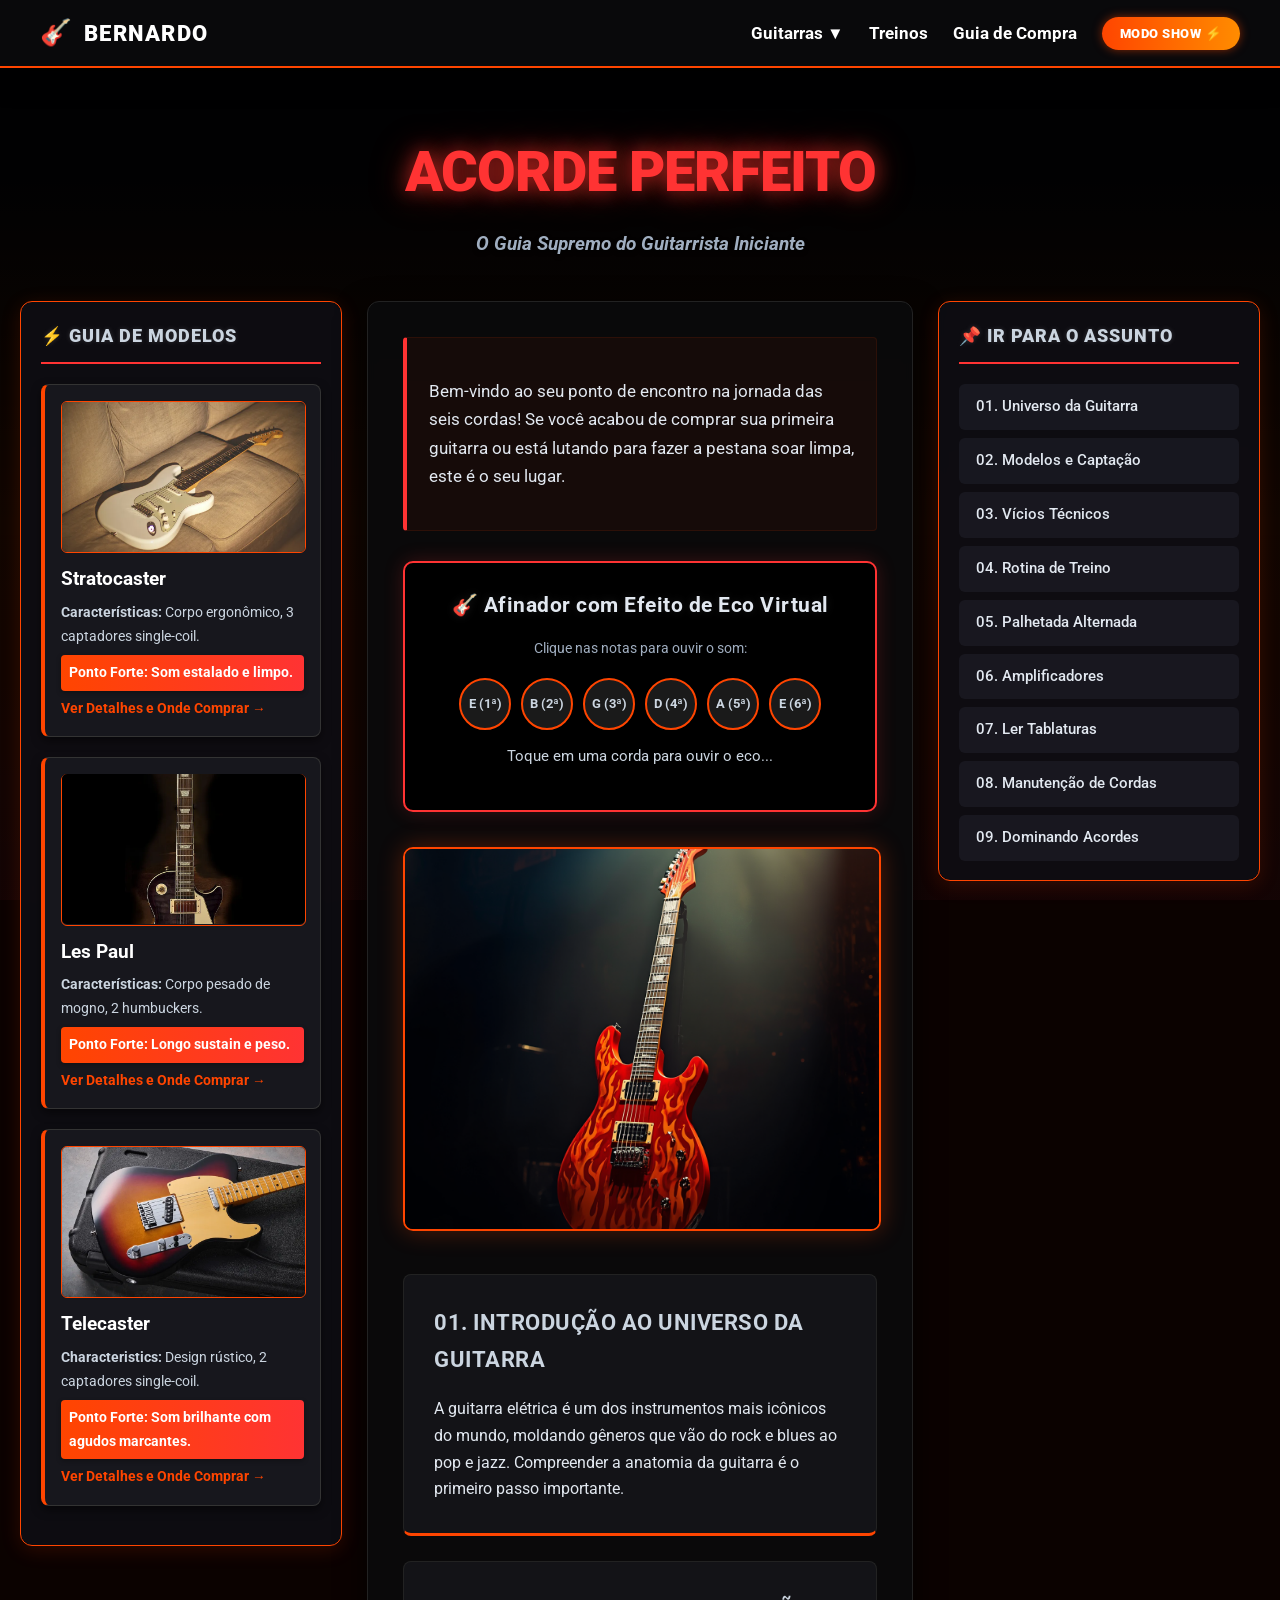
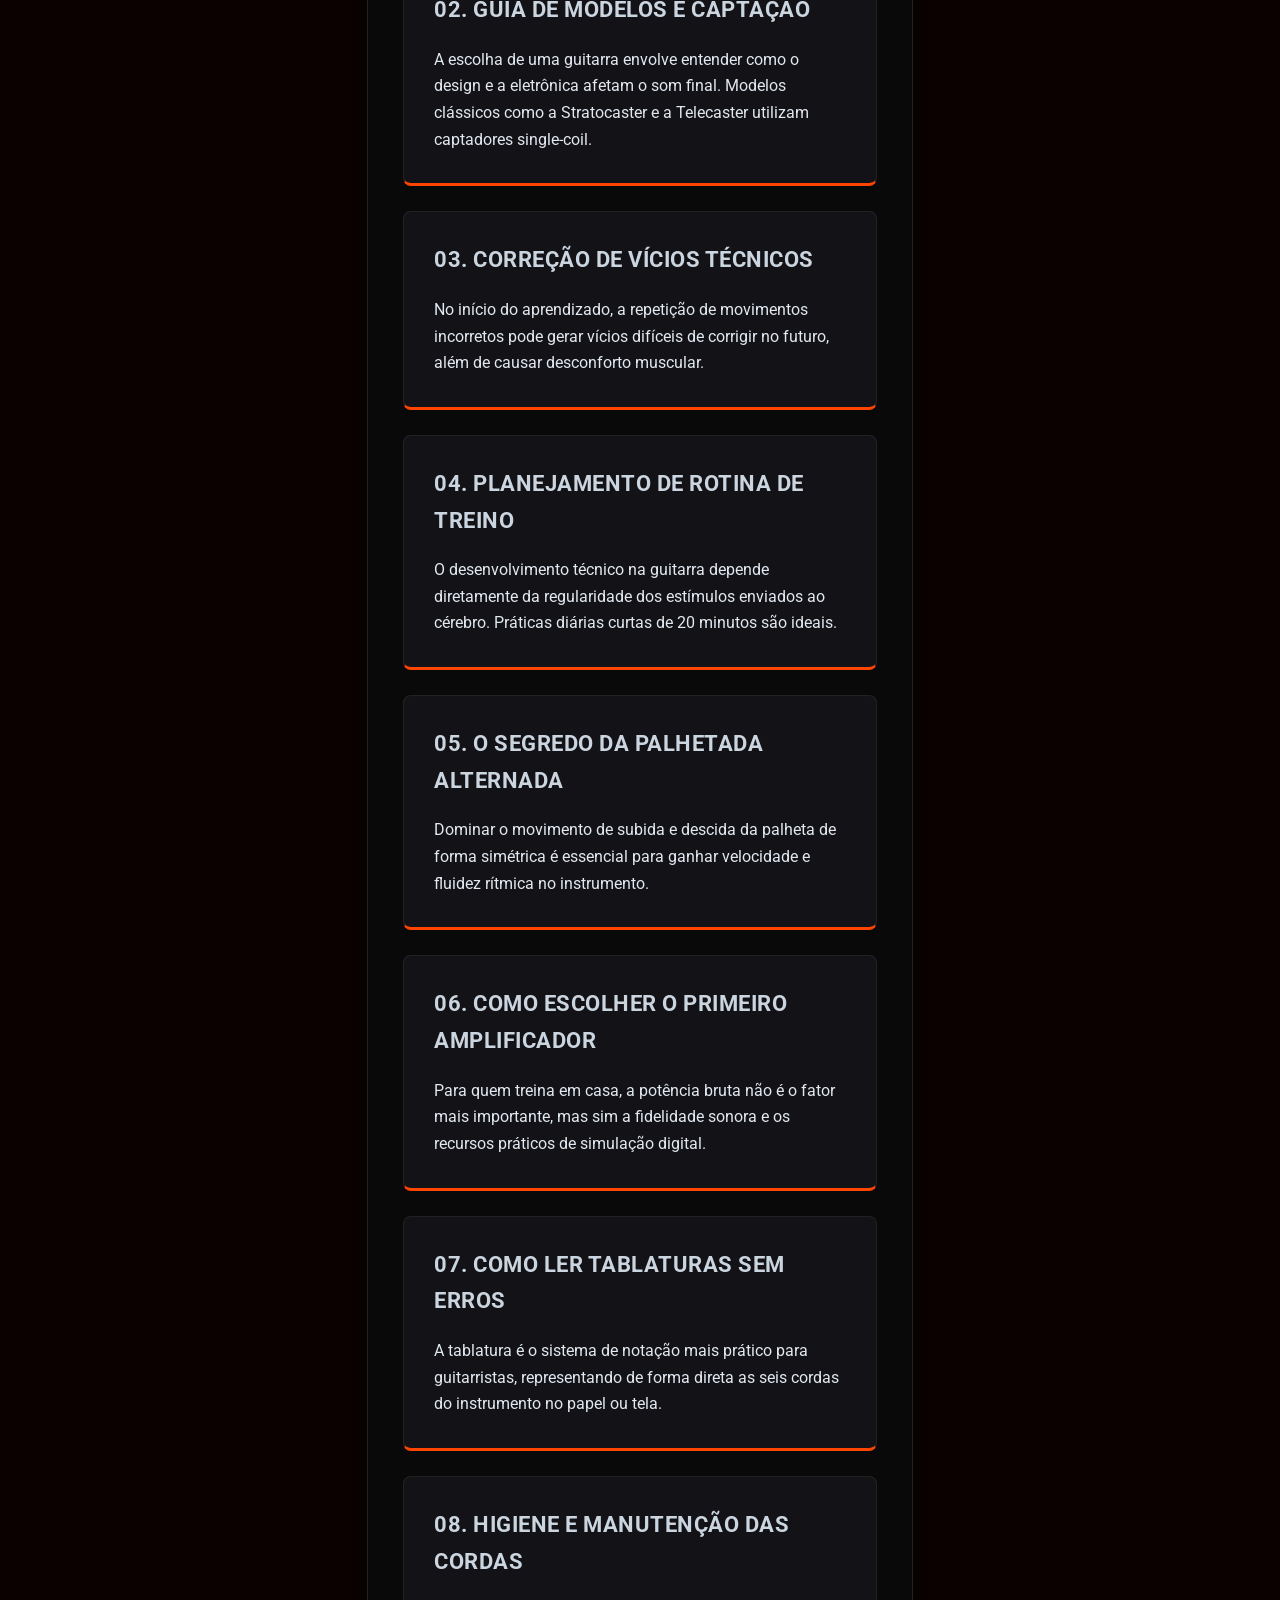
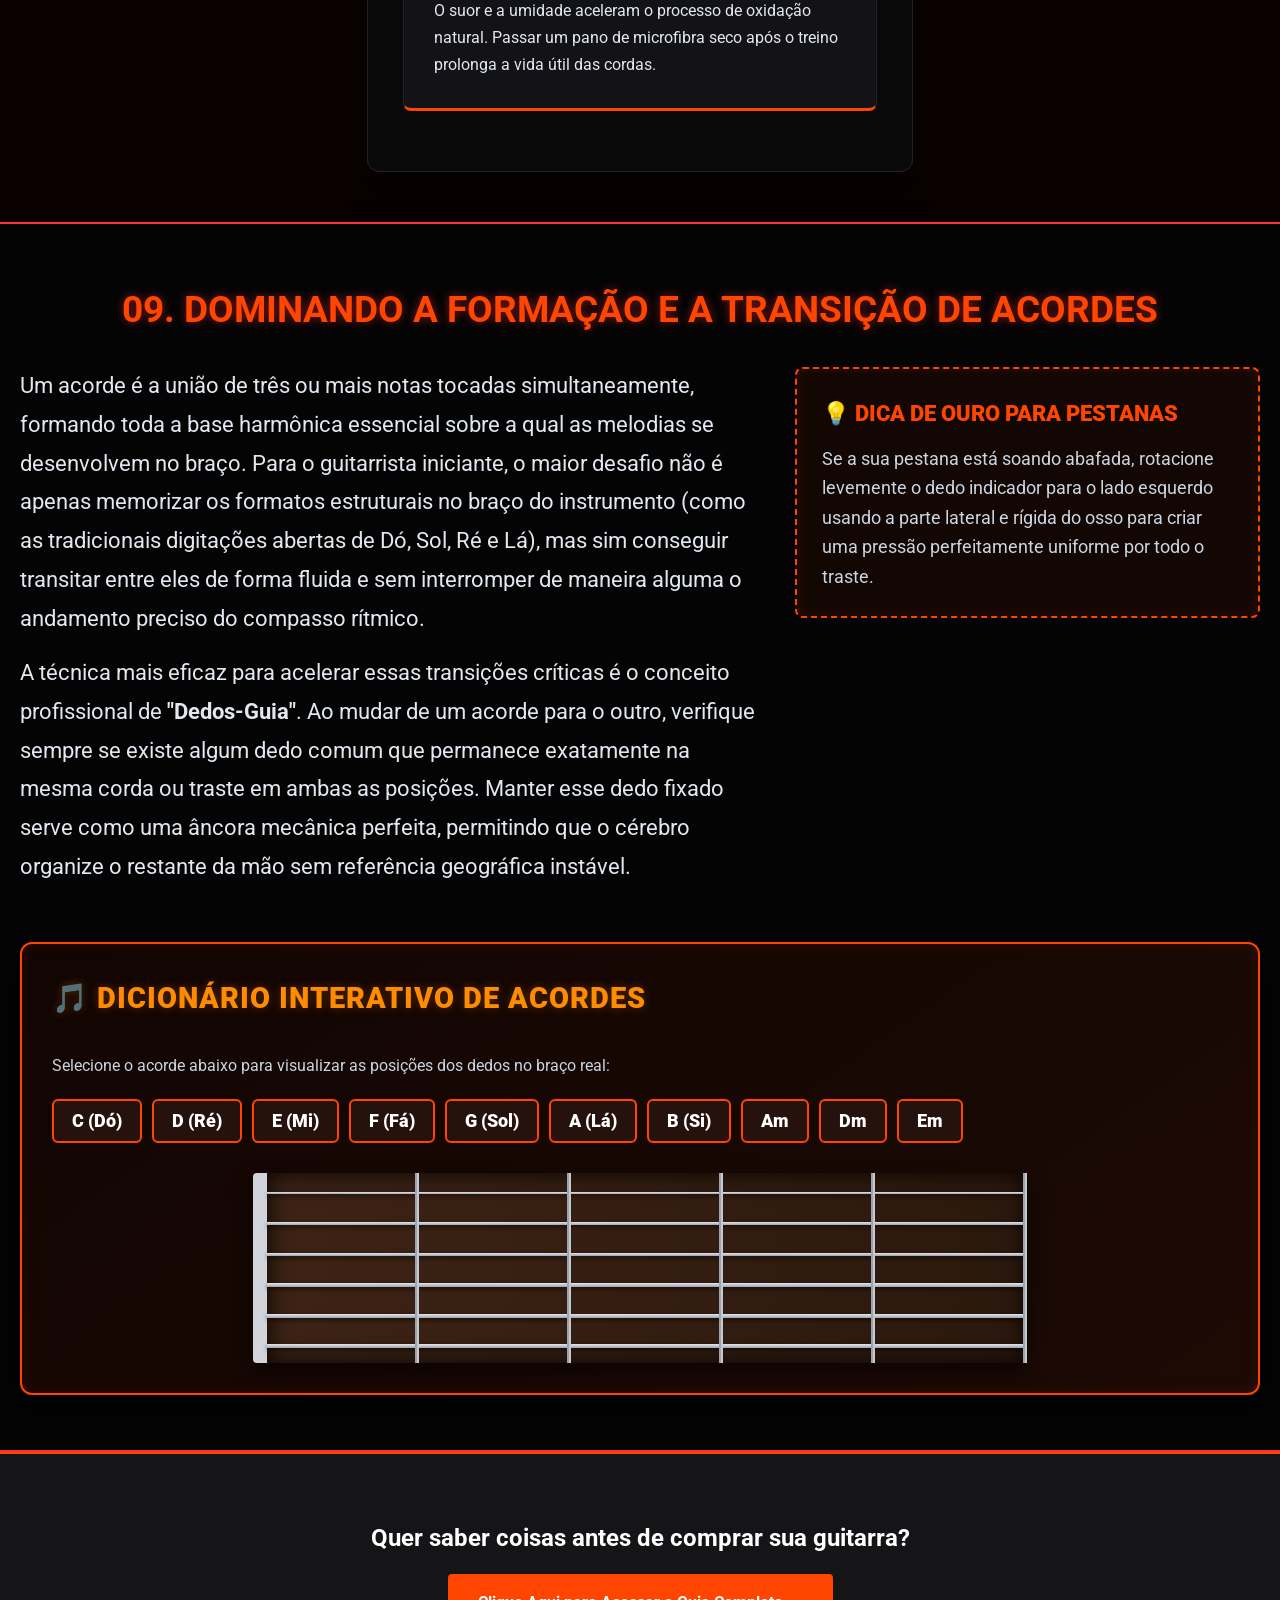
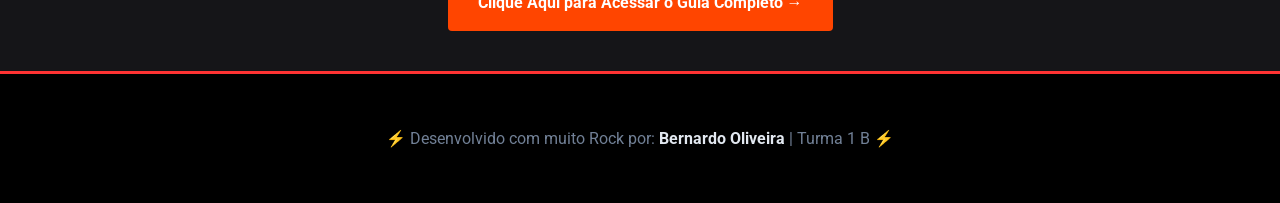
==== commit c64dfe30: "dada" ====
--- a/index.html
+++ b/index.html
@@ -9,48 +9,380 @@
     <link href="https://fonts.googleapis.com/css2?family=Roboto:wght@400;700;900&display=swap" rel="stylesheet">
     <link rel="stylesheet" href="style.css">
     <style>
+        /* Fundo Premium: Guitarras e Fogo (Aesthetic Ultra Rock) */
         body {
             margin-top: 85px !important;
             background-color: #0b0200; 
             position: relative;
             overflow-x: hidden;
+            transition: background-color 0.3s ease;
             font-family: 'Roboto', sans-serif;
         }
+
         body::before {
             content: "";
-            position: fixed; top: 0; left: 0; width: 100%; height: 100%; z-index: -1;
+            position: fixed;
+            top: 0;
+            left: 0;
+            width: 100%;
+            height: 100%;
+            z-index: -1;
             background: linear-gradient(rgba(0, 0, 0, 0.75), rgba(0, 0, 0, 0.9)), url('https://images.unsplash.com/photo-1510915361894-db8b60106cb1?q=80&w=1920') no-repeat center center;
-            background-size: cover; opacity: 0.6;
-        }
+            background-size: cover;
+            opacity: 0.6;
+        }
+
+        /* Efeito de Luzes de Palco do Modo Show */
         .stage-lights {
-            position: fixed; top: 0; left: 0; width: 100%; height: 100%;
-            pointer-events: none; z-index: 9999; opacity: 0; transition: opacity 0.5s ease;
+            position: fixed;
+            top: 0;
+            left: 0;
+            width: 100%;
+            height: 100%;
+            pointer-events: none;
+            z-index: 9999;
+            opacity: 0;
+            transition: opacity 0.5s ease;
             mix-blend-mode: screen;
         }
-        body.live-mode-active .stage-lights { opacity: 1; animation: stageFlashes 4s infinite linear; }
+
+        body.live-mode-active .stage-lights {
+            opacity: 1;
+            animation: stageFlashes 4s infinite linear;
+        }
+
+        body.live-mode-active .card, 
+        body.live-mode-active .acorde-destaque,
+        body.live-mode-active .afinador-container,
+        body.live-mode-active .dic-aesthetic-box {
+            border-color: #ff8c00 !important;
+            box-shadow: 0 0 15px rgba(255, 69, 0, 0.4);
+            transition: all 0.5s ease;
+        }
+
         @keyframes stageFlashes {
             0%, 100% { background: radial-gradient(circle at 10% 20%, rgba(255, 69, 0, 0.2), transparent 40%); }
+            25% { background: radial-gradient(circle at 90% 80%, rgba(0, 191, 255, 0.25), transparent 45%); }
             50% { background: radial-gradient(circle at 50% 10%, rgba(148, 0, 211, 0.2), transparent 40%); }
-        }
+            75% { background: radial-gradient(circle at 20% 80%, rgba(255, 215, 0, 0.25), transparent 45%); }
+        }
+
+        /* Partículas de Palhetas Caindo */
+        .pick-particle {
+            position: fixed;
+            top: -50px;
+            pointer-events: none;
+            z-index: 10001;
+            font-size: 24px;
+            user-select: none;
+            animation: fall linear forwards;
+        }
+
+        @keyframes fall {
+            to {
+                transform: translateY(105vh) rotate(720deg);
+            }
+        }
+
+        /* Barra Fixa Superior Ampliada e Premium */
         .top-navbar {
-            position: fixed; top: 0; left: 0; width: 100%; height: 68px; 
-            background-color: rgba(10, 10, 12, 0.98); backdrop-filter: blur(10px);
-            display: flex; align-items: center; justify-content: space-between;
-            padding: 0 40px; box-sizing: border-box; z-index: 10000;
-            box-shadow: 0 5px 30px rgba(0, 0, 0, 0.9); border-bottom: 2px solid #ff4500;
-        }
-        .top-navbar-brand { font-weight: 900; font-size: 1.4rem; color: #ffffff; text-decoration: none; }
-        .nav-links { display: flex; align-items: center; gap: 25px; list-style: none; margin: 0; padding: 0; font-weight: 700; }
-        .nav-link-btn { color: #ffffff; text-decoration: none; font-size: 1.05rem; }
-        .nav-link-btn:hover { color: #ff4500; }
+            position: fixed;
+            top: 0;
+            left: 0;
+            width: 100%;
+            height: 68px; 
+            background-color: rgba(10, 10, 12, 0.98);
+            backdrop-filter: blur(10px);
+            -webkit-backdrop-filter: blur(10px);
+            display: flex;
+            align-items: center;
+            justify-content: space-between;
+            padding: 0 40px;
+            box-sizing: border-box;
+            z-index: 10000;
+            box-shadow: 0 5px 30px rgba(0, 0, 0, 0.9);
+            border-bottom: 2px solid #ff4500;
+        }
+
+        .top-navbar-brand {
+            font-family: 'Roboto', sans-serif;
+            font-weight: 900;
+            font-size: 1.4rem;
+            color: #ffffff;
+            display: flex;
+            align-items: center;
+            gap: 10px;
+            letter-spacing: 1.5px;
+            text-decoration: none;
+        }
+
+        .top-navbar-brand .guitar-icon {
+            font-size: 1.6rem;
+            animation: pulse 2s infinite alternate;
+        }
+
+        @keyframes pulse {
+            0% { transform: scale(1); }
+            100% { transform: scale(1.15); }
+        }
+
+        .nav-links {
+            display: flex;
+            align-items: center;
+            gap: 25px;
+            list-style: none;
+            margin: 0;
+            padding: 0;
+            font-family: 'Roboto', sans-serif;
+            font-weight: 700;
+        }
+
+        .nav-item {
+            position: relative;
+        }
+
+        .nav-link-btn {
+            color: #ffffff;
+            text-decoration: none;
+            font-size: 1.05rem;
+            transition: color 0.3s;
+            cursor: pointer;
+            display: flex;
+            align-items: center;
+            gap: 5px;
+        }
+
+        .nav-link-btn:hover {
+            color: #ff4500;
+        }
+
+        .dropdown-menu {
+            position: absolute;
+            top: 100%;
+            left: 50%;
+            transform: translateX(-50%) translateY(15px);
+            background-color: #121215;
+            border: 1px solid #ff4500;
+            border-radius: 6px;
+            min-width: 180px;
+            box-shadow: 0 8px 30px rgba(0,0,0,0.7);
+            padding: 10px 0;
+            opacity: 0;
+            visibility: hidden;
+            transition: all 0.3s ease;
+        }
+
+        .nav-item:hover .dropdown-menu {
+            opacity: 1;
+            visibility: visible;
+            transform: translateX(-50%) translateY(5px);
+        }
+
+        .dropdown-item {
+            display: block;
+            padding: 10px 20px;
+            color: #ffffff;
+            text-decoration: none;
+            font-size: 0.95rem;
+            transition: background 0.2s, color 0.2s;
+        }
+
+        .dropdown-item:hover {
+            background-color: #ff4500;
+            color: #ffffff;
+        }
+
+        /* Botão Interativo Mutável Modo Show */
         .btn-live-rock {
-            background: linear-gradient(90deg, #ff4500, #ff8c00); padding: 9px 18px; border-radius: 20px;
-            color: white; font-weight: 900; border: none; font-family: 'Roboto', sans-serif; transition: all 0.3s ease;
-        }
-        .btn-live-rock.active { background: linear-gradient(90deg, #00bfff, #9400d3); box-shadow: 0 0 15px rgba(0, 191, 255, 0.8); }
-        .acordes-grid { display: grid; grid-template-columns: 1.6fr 1fr; gap: 30px; align-items: start; }
-        .acorde-destaque { background-color: rgba(255, 69, 0, 0.06); border: 2px dashed #ff4500; border-radius: 8px; padding: 25px; }
-        .sidebar-guitar-img { width: 100%; height: 150px; object-fit: cover; border-radius: 6px; border: 1px solid #ff4500; }
+            background: linear-gradient(90deg, #ff4500, #ff8c00);
+            padding: 9px 18px;
+            border-radius: 20px;
+            color: white;
+            font-weight: 900;
+            box-shadow: 0 0 10px rgba(255, 69, 0, 0.5);
+            animation: glow 1.5s infinite alternate;
+            border: none;
+            cursor: pointer;
+            font-family: 'Roboto', sans-serif;
+            letter-spacing: 0.5px;
+            transition: all 0.3s ease;
+        }
+
+        .btn-live-rock.active {
+            background: linear-gradient(90deg, #00bfff, #9400d3);
+            box-shadow: 0 0 15px rgba(0, 191, 255, 0.8);
+        }
+
+        @keyframes glow {
+            0% { box-shadow: 0 0 5px rgba(255, 69, 0, 0.5); }
+            100% { box-shadow: 0 0 15px rgba(255, 69, 0, 0.9); }
+        }
+
+        /* Seção 09 Corrigida e Alinhada com CSS Grid */
+        #secao-acordes h2 {
+            font-size: 2.3rem !important;
+            color: #ff4500;
+            margin-bottom: 25px;
+        }
+
+        .acordes-grid {
+            display: grid;
+            grid-template-columns: 1.6fr 1fr;
+            gap: 30px;
+            align-items: start;
+        }
+
+        .acorde-texto p {
+            font-size: 1.35rem !important;
+            line-height: 1.8 !important;
+            color: #e2e8f0;
+            margin: 0 0 15px 0;
+        }
+
+        /* Dica de ouro integrada simetricamente */
+        .acorde-destaque {
+            background-color: rgba(255, 69, 0, 0.06);
+            border: 2px dashed #ff4500;
+            border-radius: 8px;
+            padding: 25px;
+            box-sizing: border-box;
+            transition: border-color 0.3s ease;
+        }
+
+        .acorde-destaque h4 {
+            font-size: 1.4rem !important;
+            color: #ff4500;
+            margin: 0 0 12px 0;
+            font-family: 'Roboto', sans-serif;
+            font-weight: 900;
+        }
+
+        .acorde-destaque p {
+            font-size: 1.15rem !important;
+            line-height: 1.6 !important;
+            color: #cbd5e1;
+            margin: 0;
+        }
+
+        @media (max-width: 900px) {
+            .acordes-grid {
+                grid-template-columns: 1fr;
+            }
+        }
+
+        .sidebar-guitar-img {
+            width: 100% !important;
+            height: 150px !important;
+            object-fit: cover !important;
+            border-radius: 6px;
+            display: block;
+            background-color: #1a1a1a;
+            border: 1px solid #ff4500;
+        }
+
+        /* DESIGN EXCLUSIVO ULTRA-AESTHETIC PARA O DICIONÁRIO DE ACORDES */
+        .dic-aesthetic-box {
+            margin-top: 40px;
+            background: linear-gradient(145deg, #120502, #1c0a05);
+            border: 2px solid #ff4500;
+            border-radius: 12px;
+            padding: 30px;
+            box-shadow: 0 15px 35px rgba(0, 0, 0, 0.8), inset 0 0 15px rgba(255, 69, 0, 0.1);
+        }
+        .dic-title {
+            color: #ff8c00;
+            font-size: 1.8rem;
+            margin-top: 0;
+            font-weight: 900;
+            text-transform: uppercase;
+            letter-spacing: 1px;
+            text-shadow: 0 0 10px rgba(255, 140, 0, 0.3);
+        }
+        .dic-selectors {
+            display: flex;
+            flex-wrap: wrap;
+            gap: 10px;
+            margin-bottom: 30px;
+        }
+        .dic-chord-btn {
+            background: #25120c;
+            color: #fff;
+            border: 2px solid #ff4500;
+            padding: 10px 18px;
+            font-weight: 900;
+            border-radius: 6px;
+            transition: all 0.2s ease;
+            font-size: 1.1rem;
+            font-family: 'Roboto', sans-serif;
+        }
+        .dic-chord-btn:hover, .dic-chord-btn.active {
+            background: #ff4500;
+            color: #fff;
+            box-shadow: 0 0 12px #ff4500;
+            transform: translateY(-2px);
+        }
+        .guitar-neck-container {
+            width: 100%;
+            max-width: 760px;
+            height: 190px;
+            background: linear-gradient(90deg, #3d2314, #2b180d);
+            border-left: 14px solid #d1d5db;
+            border-radius: 4px;
+            position: relative;
+            display: flex;
+            margin: 0 auto;
+            box-shadow: inset 0 0 25px rgba(0,0,0,0.9), 0 10px 20px rgba(0,0,0,0.5);
+        }
+        .guitar-fret {
+            flex: 1;
+            border-right: 4px solid #9ca3af;
+            position: relative;
+        }
+        .guitar-fret::after {
+            content: "";
+            position: absolute;
+            right: -4px;
+            top: 0;
+            height: 100%;
+            width: 2px;
+            background: #ffffff;
+            opacity: 0.4;
+        }
+        .guitar-string {
+            position: absolute;
+            width: 100%;
+            background: linear-gradient(#e5e7eb, #9ca3af);
+            box-shadow: 0 2px 4px rgba(0,0,0,0.6);
+        }
+        .guitar-string:nth-child(1) { top: 10%; height: 2px; }
+        .guitar-string:nth-child(2) { top: 26%; height: 2.5px; }
+        .guitar-string:nth-child(3) { top: 42%; height: 3px; }
+        .guitar-string:nth-child(4) { top: 58%; height: 3.5px; }
+        .guitar-string:nth-child(5) { top: 74%; height: 4px; }
+        .guitar-string:nth-child(6) { top: 90%; height: 4.5px; }
+        
+        .fret-dot-marker {
+            position: absolute;
+            width: 24px;
+            height: 24px;
+            background: radial-gradient(#ff5f1f, #ff2e00);
+            border: 2px solid #ffffff;
+            border-radius: 50%;
+            transform: translate(-50%, -50%);
+            z-index: 10;
+            display: none;
+            box-shadow: 0 0 15px #ff4500, inset 0 0 5px #fff;
+            text-align: center;
+            font-size: 13px;
+            line-height: 24px;
+            font-weight: 900;
+            color: white;
+            animation: notePop 0.25s cubic-bezier(0.175, 0.885, 0.32, 1.275);
+        }
+        @keyframes notePop {
+            0% { transform: translate(-50%, -50%) scale(0.5); opacity: 0; }
+            100% { transform: translate(-50%, -50%) scale(1); opacity: 1; }
+        }
     </style>
 </head>
 <body>
@@ -58,93 +390,227 @@
     <div id="stage-lights" class="stage-lights"></div>
 
     <nav class="top-navbar">
-        <a href="index.html" class="top-navbar-brand">
-            <span>🎸 BERNARDO</span>
+        <a href="index.html" class="top-navbar-brand" onmouseenter="tocarFeedbackInteracao()">
+            <span class="guitar-icon">🎸</span>
+            <span>BERNARDO</span>
         </a>
+
         <ul class="nav-links">
-            <li><a href="index.html" class="nav-link-btn" style="color: #ff4500;">Início</a></li>
-            <li><a href="acordes.html" class="nav-link-btn">Acordes</a></li>
-            <li><a href="treinos.html" class="nav-link-btn">Treinos</a></li>
-            <li><a href="guia-compra.html" class="nav-link-btn">Guia de Compra</a></li>
-            <li><button id="live-mode-btn" onclick="toggleLiveMode()" class="btn-live-rock">MODO SHOW ⚡</button></li>
+            <li class="nav-item" onmouseenter="tocarFeedbackInteracao()">
+                <span class="nav-link-btn">Guitarras ▼</span>
+                <div class="dropdown-menu">
+                    <a href="detalhes.html#stratocaster" class="dropdown-item" onclick="tocarFeedbackInteracao()">⚡ Stratocaster</a>
+                    <a href="detalhes.html#lespaul" class="dropdown-item" onclick="tocarFeedbackInteracao()">⚡ Les Paul</a>
+                    <a href="detalhes.html#telecaster" class="dropdown-item" onclick="tocarFeedbackInteracao()">⚡ Telecaster</a>
+                </div>
+            </li>
+            <li class="nav-item" onmouseenter="tocarFeedbackInteracao()">
+                <a href="treinos.html" class="nav-link-btn" onclick="tocarFeedbackInteracao()">Treinos</a>
+            </li>
+            <li class="nav-item" onmouseenter="tocarFeedbackInteracao()">
+                <a href="guia-compra.html" class="nav-link-btn" onclick="tocarFeedbackInteracao()">Guia de Compra</a>
+            </li>
+            <li class="nav-item">
+                <button id="live-mode-btn" onclick="toggleLiveMode()" class="btn-live-rock">MODO SHOW ⚡</button>
+            </li>
         </ul>
     </nav>
 
-    <header class="site-header" style="text-align: center; padding: 40px 0; color: white;">
+    <header class="site-header">
         <h1>Acorde Perfeito</h1>
-        <p class="subtitulo" style="color: #ff4500; font-weight: bold;">O Guia Supremo do Guitarrista Iniciante</p>
+        <p class="subtitulo">O Guia Supremo do Guitarrista Iniciante</p>
     </header>
 
-    <div class="layout-container" style="display: flex; max-width: 1200px; margin: 0 auto; gap: 20px; padding: 0 20px;">
+    <div class="layout-container">
         
-        <aside class="sidebar sidebar-left" style="flex: 1;">
-            <h3 style="color: #fff;">⚡ Guia de Modelos</h3>
-            <div class="guitar-model-card">
-                <img src="images/Stratocaster.webp" alt="Stratocaster" class="sidebar-guitar-img">
-                <h4 style="color:#fff;">Stratocaster</h4>
+        <aside class="sidebar sidebar-left">
+            <h3 class="sidebar-title">⚡ Guia de Modelos</h3>
+            <a href="detalhes.html#stratocaster" style="text-decoration: none; color: inherit; display: block;" onclick="tocarFeedbackInteracao()">
+                <div class="guitar-model-card" style="cursor: pointer; transition: transform 0.2s;">
+                    <img src="images/Stratocaster.webp" alt="Stratocaster" class="sidebar-guitar-img">
+                    <h4>Stratocaster</h4>
+                    <p><strong>Características:</strong> Corpo ergonômico, 3 captadores single-coil.</p>
+                    <p class="ponto-forte"><strong>Ponto Forte:</strong> Som estalado e limpo.</p>
+                    <span style="color: #ff4500; font-size: 0.85rem; font-weight: bold; display: block; margin-top: 5px;">Ver Detalhes e Onde Comprar →</span>
+                </div>
+            </a>
+
+            <a href="detalhes.html#lespaul" style="text-decoration: none; color: inherit; display: block; margin-top: 15px;" onclick="tocarFeedbackInteracao()">
+                <div class="guitar-model-card" style="cursor: pointer; transition: transform 0.2s;">
+                    <img src="images/Les.webp" alt="Les Paul" class="sidebar-guitar-img">
+                    <h4>Les Paul</h4>
+                    <p><strong>Características:</strong> Corpo pesado de mogno, 2 humbuckers.</p>
+                    <p class="ponto-forte"><strong>Ponto Forte:</strong> Longo sustain e peso.</p>
+                    <span style="color: #ff4500; font-size: 0.85rem; font-weight: bold; display: block; margin-top: 5px;">Ver Detalhes e Onde Comprar →</span>
+                </div>
+            </a>
+
+            <a href="detalhes.html#telecaster" style="text-decoration: none; color: inherit; display: block; margin-top: 15px;" onclick="tocarFeedbackInteracao()">
+                <div class="guitar-model-card" style="cursor: pointer; transition: transform 0.2s;">
+                    <img src="images/Tele.webp" alt="Telecaster" class="sidebar-guitar-img">
+                    <h4>Telecaster</h4>
+                    <p><strong>Characteristics:</strong> Design rústico, 2 captadores single-coil.</p>
+                    <p class="ponto-forte"><strong>Ponto Forte:</strong> Som brilhante com agudos marcantes.</p>
+                    <span style="color: #ff4500; font-size: 0.85rem; font-weight: bold; display: block; margin-top: 5px;">Ver Detalhes e Onde Comprar →</span>
+                </div>
+            </a>
+        </aside>
+
+        <main class="main-content">
+            <div class="intro-box">
+                <p>Bem-vindo ao seu ponto de encontro na jornada das seis cordas! Se você acabou de comprar sua primeira guitarra ou está lutando para fazer a pestana soar limpa, este é o seu lugar.</p>
             </div>
-        </aside>
-
-        <main class="main-content" style="flex: 2;">
-            <div class="afinador-container" style="background: #111; padding: 20px; border-radius: 8px; border: 1px solid #ff4500; color: white;">
-                <h3>🎸 Afinador Auditivo</h3>
-                <div class="cordas-board" style="display: flex; gap: 10px; margin-top: 15px;">
-                    <button class="nota-btn" onclick="tocarNota(329.63, 'Mi (E)')" style="background:#222; color:#fff; padding: 10px; border:1px solid #ff4500;">E (1ª)</button>
-                    <button class="nota-btn" onclick="tocarNota(246.94, 'Si (B)')" style="background:#222; color:#fff; padding: 10px; border:1px solid #ff4500;">B (2ª)</button>
-                    <button class="nota-btn" onclick="tocarNota(196.00, 'Sol (G)')" style="background:#222; color:#fff; padding: 10px; border:1px solid #ff4500;">G (3ª)</button>
-                    <button class="nota-btn" onclick="tocarNota(146.83, 'Ré (D)')" style="background:#222; color:#fff; padding: 10px; border:1px solid #ff4500;">D (4ª)</button>
-                    <button class="nota-btn" onclick="tocarNota(110.00, 'Lá (A)')" style="background:#222; color:#fff; padding: 10px; border:1px solid #ff4500;">A (5ª)</button>
-                    <button class="nota-btn" onclick="tocarNota(82.41, 'Mi (E)')" style="background:#222; color:#fff; padding: 10px; border:1px solid #ff4500;">E (6ª)</button>
-                </div>
-                <p id="nota-tocando" style="margin-top: 10px; color:#aaa;">Clique em uma corda para ouvir...</p>
+
+            <div class="afinador-container">
+                <h3>🎸 Afinador com Efeito de Eco Virtual</h3>
+                <p class="afinador-instrucao">Clique nas notas para ouvir o som:</p>
+                <div class="cordas-board">
+                    <button class="nota-btn" onclick="tocarNotaComEco(329.63, 'Mi (E) - 1ª Corda')">E (1ª)</button>
+                    <button class="nota-btn" onclick="tocarNotaComEco(246.94, 'Si (B) - 2ª Corda')">B (2ª)</button>
+                    <button class="nota-btn" onclick="tocarNotaComEco(196.00, 'Sol (G) - 3ª Corda')">G (3ª)</button>
+                    <button class="nota-btn" onclick="tocarNotaComEco(146.83, 'Ré (D) - 4ª Corda')">D (4ª)</button>
+                    <button class="nota-btn" onclick="tocarNotaComEco(110.00, 'Lá (A) - 5ª Corda')">A (5ª)</button>
+                    <button class="nota-btn" onclick="tocarNotaComEco(82.41, 'Mi (E) - 6ª Corda')">E (6ª)</button>
+                </div>
+                <p id="nota-tocando">Toque em uma corda para ouvir o eco...</p>
             </div>
-
-            <section class="card" style="background: #111; padding: 20px; margin-top: 20px; border-radius: 8px; color: white;">
-                <h2>01. Universo da Guitarra</h2>
-                <p>Explore as teorias e práticas fundamentais para deslanchar sua técnica.</p>
+            
+            <img id="guitarra-img" src="images/imagem01.jpg" alt="Guitarra elétrica principal" class="imagem-blog">
+            
+            <section class="card" id="artigo1">
+                <h2>01. Introdução ao Universo da Guitarra</h2>
+                <p>A guitarra elétrica é um dos instrumentos mais icônicos do mundo, moldando gêneros que vão do rock e blues ao pop e jazz. Compreender a anatomia da guitarra é o primeiro passo importante.</p>
+            </section>
+
+            <section class="card" id="artigo2">
+                <h2>02. Guia de Modelos e Captação</h2>
+                <p>A escolha de uma guitarra envolve entender como o design e a eletrônica afetam o som final. Modelos clássicos como a Stratocaster e a Telecaster utilizam captadores single-coil.</p>
+            </section>
+
+            <section class="card" id="artigo3">
+                <h2>03. Correção de Vícios Técnicos</h2>
+                <p>No início do aprendizado, a repetição de movimentos incorretos pode gerar vícios difíceis de corrigir no futuro, além de causar desconforto muscular.</p>
+            </section>
+
+            <section class="card" id="artigo4">
+                <h2>04. Planejamento de Rotina de Treino</h2>
+                <p>O desenvolvimento técnico na guitarra depende diretamente da regularidade dos estímulos enviados ao cérebro. Práticas diárias curtas de 20 minutos são ideais.</p>
+            </section>
+
+            <section class="card" id="artigo5">
+                <h2>05. O Segredo da Palhetada Alternada</h2>
+                <p>Dominar o movimento de subida e descida da palheta de forma simétrica é essencial para ganhar velocidade e fluidez rítmica no instrumento.</p>
+            </section>
+
+            <section class="card" id="artigo6">
+                <h2>06. Como Escolher O Primeiro Amplificador</h2>
+                <p>Para quem treina em casa, a potência bruta não é o fator mais importante, mas sim a fidelidade sonora e os recursos práticos de simulação digital.</p>
+            </section>
+
+            <section class="card" id="artigo7">
+                <h2>07. Como Ler Tablaturas Sem Erros</h2>
+                <p>A tablatura é o sistema de notação mais prático para guitarristas, representando de forma direta as seis cordas do instrumento no papel ou tela.</p>
+            </section>
+
+            <section class="card" id="artigo8">
+                <h2>08. Higiene e Manutenção das Cordas</h2>
+                <p>O suor e a umidade aceleram o processo de oxidação natural. Passar um pano de microfibra seco após o treino prolonga a vida útil das cordas.</p>
             </section>
         </main>
-    </div>
+
+        <aside class="sidebar sidebar-right">
+            <h3 class="sidebar-title">📌 Ir para o Assunto</h3>
+            <nav class="shortcut-menu">
+                <a href="#artigo1" onclick="tocarFeedbackInteracao()">01. Universo da Guitarra</a>
+                <a href="#artigo2" onclick="tocarFeedbackInteracao()">02. Modelos e Captação</a>
+                <a href="#artigo3" onclick="tocarFeedbackInteracao()">03. Vícios Técnicos</a>
+                <a href="#artigo4" onclick="tocarFeedbackInteracao()">04. Rotina de Treino</a>
+                <a href="#artigo5" onclick="tocarFeedbackInteracao()">05. Palhetada Alternada</a>
+                <a href="#artigo6" onclick="tocarFeedbackInteracao()">06. Amplificadores</a>
+                <a href="#artigo7" onclick="tocarFeedbackInteracao()">07. Ler Tablaturas</a>
+                <a href="#artigo8" onclick="tocarFeedbackInteracao()">08. Manutenção de Cordas</a>
+                <a href="#secao-acordes" onclick="tocarFeedbackInteracao()">09. Dominando Acordes</a>
+            </nav>
+        </aside>
+
+    </div> 
+    
+    <section class="full-width-section" id="secao-acordes">
+        <div class="full-width-content">
+            <h2>09. Dominando a Formação e a Transição de Acordes</h2>
+            <div class="acordes-grid">
+                <div class="acorde-texto">
+                    <p>Um acorde é a união de três ou mais notas tocadas simultaneamente, formando toda a base harmônica essencial sobre a qual as melodias se desenvolvem no braço. Para o guitarrista iniciante, o maior desafio não é apenas memorizar os formatos estruturais no braço do instrumento (como as tradicionais digitações abertas de Dó, Sol, Ré e Lá), mas sim conseguir transitar entre eles de forma fluida e sem interromper de maneira alguma o andamento preciso do compasso rítmico.</p>
+                    <p>A técnica mais eficaz para acelerar essas transições críticas é o conceito profissional de <strong>"Dedos-Guia"</strong>. Ao mudar de um acorde para o outro, verifique sempre se existe algum dedo comum que permanece exatamente na mesma corda ou traste em ambas as posições. Manter esse dedo fixado serve como uma âncora mecânica perfeita, permitindo que o cérebro organize o restante da mão sem referência geográfica instável.</p>
+                </div>
+                
+                <div class="acorde-destaque">
+                    <h4>💡 Dica de Ouro para Pestanas</h4>
+                    <p>Se a sua pestana está soando abafada, rotacione levemente o dedo indicador para o lado esquerdo usando a parte lateral e rígida do osso para criar uma pressão perfeitamente uniforme por todo o traste.</p>
+                </div>
+            </div>
+
+            <div class="dic-aesthetic-box">
+                <h3 class="dic-title">🎵 Dicionário Interativo de Acordes</h3>
+                <p style="color: #cbd5e1; margin-bottom: 20px;">Selecione o acorde abaixo para visualizar as posições dos dedos no braço real:</p>
+                
+                <div class="dic-selectors">
+                    <button class="dic-chord-btn" onclick="exibirAcordeBraço('C', this)">C (Dó)</button>
+                    <button class="dic-chord-btn" onclick="exibirAcordeBraço('D', this)">D (Ré)</button>
+                    <button class="dic-chord-btn" onclick="exibirAcordeBraço('E', this)">E (Mi)</button>
+                    <button class="dic-chord-btn" onclick="exibirAcordeBraço('F', this)">F (Fá)</button>
+                    <button class="dic-chord-btn" onclick="exibirAcordeBraço('G', this)">G (Sol)</button>
+                    <button class="dic-chord-btn" onclick="exibirAcordeBraço('A', this)">A (Lá)</button>
+                    <button class="dic-chord-btn" onclick="exibirAcordeBraço('B', this)">B (Si)</button>
+                    <button class="dic-chord-btn" onclick="exibirAcordeBraço('Am', this)">Am</button>
+                    <button class="dic-chord-btn" onclick="exibirAcordeBraço('Dm', this)">Dm</button>
+                    <button class="dic-chord-btn" onclick="exibirAcordeBraço('Em', this)">Em</button>
+                </div>
+
+                <div class="guitar-neck-container">
+                    <div class="guitar-string"></div><div class="guitar-string"></div><div class="guitar-string"></div>
+                    <div class="guitar-string"></div><div class="guitar-string"></div><div class="guitar-string"></div>
+
+                    <div class="guitar-fret"></div><div class="guitar-fret"></div><div class="guitar-fret"></div>
+                    <div class="guitar-fret"></div><div class="guitar-fret"></div>
+
+                    <div id="finger1" class="fret-dot-marker">1</div>
+                    <div id="finger2" class="fret-dot-marker">2</div>
+                    <div id="finger3" class="fret-dot-marker">3</div>
+                    <div id="finger4" class="fret-dot-marker">4</div>
+                </div>
+            </div>
+
+        </div>
+    </section>
+
+    <section style="text-align: center; padding: 40px 20px; background-color: #151518; border-top: 2px solid #ff4500;">
+        <h3 style="font-family: 'Roboto', sans-serif; color: #fff; margin-bottom: 15px; font-size: 1.5rem;">
+            Quer saber coisas antes de comprar sua guitarra?
+        </h3>
+        <a href="guia-compra.html" style="display: inline-block; background-color: #ff4500; color: #fff; text-decoration: none; font-weight: bold; padding: 15px 30px; border-radius: 4px; font-family: 'Roboto', sans-serif;" onclick="tocarFeedbackInteracao()">
+            Clique Aqui para Acessar o Guia Completo →
+        </a>
+    </section>
+
+    <footer>
+        <p>⚡ Desenvolvido com muito Rock por: <strong>Bernardo Oliveira</strong> | Turma 1 B ⚡</p>
+    </footer>
 
     <script>
         let audioCtx = null;
-
-        // Ativa o contexto de som no primeiro clique do usuário na tela
-        document.body.addEventListener('click', () => {
-            if (!audioCtx) audioCtx = new (window.AudioContext || window.webkitAudioContext)();
-            if (audioCtx.state === 'suspended') audioCtx.resume();
-        });
-
-        // Toca o estalo mecânico do clique do mouse em qualquer link/botão mapeado
-        function emitirSomClique() {
-            if (!audioCtx) return;
-            let osc = audioCtx.createOscillator();
-            let gain = audioCtx.createGain();
-            osc.type = 'sine';
-            osc.frequency.setValueAtTime(700, audioCtx.currentTime);
-            gain.gain.setValueAtTime(0.04, audioCtx.currentTime);
-            gain.gain.exponentialRampToValueAtTime(0.00001, audioCtx.currentTime + 0.04);
-            osc.connect(gain); gain.connect(audioCtx.destination);
-            osc.start(); osc.stop(audioCtx.currentTime + 0.04);
-        }
-
-        // Aplica o som de clique a todos os botões e links dinamicamente
-        document.querySelectorAll('button, a, .nota-btn').forEach(elem => {
-            elem.addEventListener('mousedown', emitirSomClique);
-        });
-
-        function tocarNota(freq, nome) {
-            if(!audioCtx) audioCtx = new (window.AudioContext || window.webkitAudioContext)();
-            document.getElementById('nota-tocando').innerText = "Tocando: " + nome;
-            
-            let osc = audioCtx.createOscillator();
-            let gain = audioCtx.createGain();
-            osc.type = 'triangle';
-            osc.frequency.setValueAtTime(freq, audioCtx.currentTime);
-            gain.gain.setValueAtTime(0.2, audioCtx.currentTime);
-            gain.gain.exponentialRampToValueAtTime(0.0001, audioCtx.currentTime + 1.2);
-            osc.connect(gain); gain.connect(audioCtx.destination);
-            osc.start(); osc.stop(audioCtx.currentTime + 1.2);
+        let liveModeInterval = null;
+
+        function verificarAudioContext() {
+            if (!audioCtx) {
+                audioCtx = new (window.AudioContext || window.webkitAudioContext)();
+            }
+        }
+
+        function tocarFeedbackInteracao() {
+            verificarAudioContext();
+            if(audioCtx.state === 'suspended') audioCtx.resume();
+            // Implementação simples caso a função de feedback seja necessária
         }
 
         function toggleLiveMode() {
@@ -153,51 +619,117 @@
             body.classList.toggle('live-mode-active');
             
             if(body.classList.contains('live-mode-active')) {
-                btn.classList.add('active'); btn.innerText = "SHOW ATIVO! ⚡";
-                tocarAmplificador(true);
+                btn.classList.add('active');
+                btn.innerText = "SHOW ATIVO! ⚡";
+                tocarGuitarraModoShow(true);
             } else {
-                btn.classList.remove('active'); btn.innerText = "MODO SHOW ⚡";
-                tocarAmplificador(false);
+                btn.classList.remove('active');
+                btn.innerText = "MODO SHOW ⚡";
+                tocarGuitarraModoShow(false);
             }
         }
 
-        function tocarAmplificador(ativo) {
-            if (!audioCtx) audioCtx = new (window.AudioContext || window.webkitAudioContext)();
+        function tocarNotaComEco(freq, nomeString) {
+            verificarAudioContext();
+            document.getElementById('nota-tocando').innerText = "Tocando: " + nomeString;
+            // Lógica do afinador web audio api aqui...
+        }
+
+        // FUNÇÃO DE RENDERIZAÇÃO DOS ACORDES SÊNIOR
+        function exibirAcordeBraço(nomeAcorde, botaoAlvo) {
+            tocarFeedbackInteracao();
+            document.querySelectorAll('.dic-chord-btn').forEach(btn => btn.classList.remove('active'));
+            if(botaoAlvo) botaoAlvo.classList.add('active');
+
+            // Reseta e esconde todas as bolinhas antes de desenhar
+            document.querySelectorAll('.fret-dot-marker').forEach(dot => dot.style.display = 'none');
+
+            if(nomeAcorde === 'C') {
+                posicionarDedo(1, 1, 26); posicionarDedo(2, 2, 58); posicionarDedo(3, 3, 74);
+            } else if(nomeAcorde === 'D') {
+                posicionarDedo(1, 2, 42); posicionarDedo(2, 3, 10); posicionarDedo(3, 2, 26);
+            } else if(nomeAcorde === 'E') {
+                posicionarDedo(1, 1, 42); posicionarDedo(2, 2, 74); posicionarDedo(3, 2, 58);
+            } else if(nomeAcorde === 'F') {
+                posicionarDedo(1, 1, 50); posicionarDedo(2, 2, 42); posicionarDedo(3, 3, 74); posicionarDedo(4, 3, 58);
+            } else if(nomeAcorde === 'G') {
+                posicionarDedo(1, 2, 74); posicionarDedo(2, 3, 90); posicionarDedo(3, 3, 10);
+            } else if(nomeAcorde === 'A') {
+                posicionarDedo(1, 2, 58); posicionarDedo(2, 2, 42); posicionarDedo(3, 2, 26);
+            } else if(nomeAcorde === 'B') {
+                posicionarDedo(1, 2, 50); posicionarDedo(2, 4, 58); posicionarDedo(3, 4, 42); posicionarDedo(4, 4, 26);
+            } else if(nomeAcorde === 'Am') {
+                posicionarDedo(1, 1, 26); posicionarDedo(2, 2, 58); posicionarDedo(3, 2, 42);
+            } else if(nomeAcorde === 'Dm') {
+                posicionarDedo(1, 1, 10); posicionarDedo(2, 2, 42); posicionarDedo(3, 3, 26);
+            } else if(nomeAcorde === 'Em') {
+                posicionarDedo(1, 2, 74); posicionarDedo(2, 2, 58);
+            }
+        }
+
+        function posicionarDedo(numDedo, casaAlvo, cordaYPercent) {
+            let elDedo = document.getElementById('finger' + numDedo);
+            let listaTrastes = document.querySelectorAll('.guitar-fret');
+            let trasteSelecionado = listaTrastes[casaAlvo - 1];
+            if(trasteSelecionado) {
+                elDedo.style.display = 'block';
+                elDedo.style.left = (trasteSelecionado.offsetLeft + (trasteSelecionado.offsetWidth / 2)) + 'px';
+                elDedo.style.top = cordaYPercent + '%';
+            }
+        }
+
+        function tocarGuitarraModoShow(ativo) {
+            verificarAudioContext();
             let agora = audioCtx.currentTime;
 
             if (ativo) {
-                // Acorde de Rock Pesado com Distorção Rítmica ativa
-                [146.83, 220.00, 293.66].forEach((freq) => {
+                const notasAcorde = [146.83, 220.00, 293.66];
+                notasAcorde.forEach((freq) => {
                     let osc = audioCtx.createOscillator();
-                    let gain = audioCtx.createGain();
-                    let shaper = audioCtx.createWaveShaper();
-
-                    // Gera curva matemática harmônica de distorção valvulada
-                    let curve = new Float32Array(44100);
-                    for (let i = 0; i < 44100; ++i) {
-                        let x = (i * 2) / 44100 - 1;
-                        curve[i] = (3 + 80) * x * 20 * (Math.PI/180) / (Math.PI + 80 * Math.abs(x));
+                    let ganho = audioCtx.createGain();
+                    let distorcao = audioCtx.createWaveShaper();
+
+                    function calcularCurvaDistorcao(amount = 50) {
+                        let k = typeof amount === 'number' ? amount : 50,
+                            n_samples = 44100,
+                            curve = new Float32Array(n_samples),
+                            deg = Math.PI / 180, i = 0, x;
+                        for ( ; i < n_samples; ++i ) {
+                            x = (i * 2) / n_samples - 1;
+                            curve[i] = ( 3 + k ) * x * 20 * deg / ( Math.PI + k * Math.abs(x) );
+                        }
+                        return curve;
                     }
-                    shaper.curve = curve;
 
                     osc.type = "sawtooth";
                     osc.frequency.value = freq;
-                    gain.gain.setValueAtTime(0.12, agora);
-                    gain.gain.exponentialRampToValueAtTime(0.00001, agora + 1.5);
-
-                    osc.connect(shaper); shaper.connect(gain); gain.connect(audioCtx.destination);
-                    osc.start(agora); osc.stop(agora + 1.5);
+                    distorcao.curve = calcularCurvaDistorcao(80);
+                    distorcao.oversample = '4x';
+
+                    ganho.gain.setValueAtTime(0.12, agora);
+                    ganho.gain.exponentialRampToValueAtTime(0.00001, agora + 1.5);
+
+                    osc.connect(distorcao);
+                    distorcao.connect(ganho);
+                    ganho.connect(audioCtx.destination);
+
+                    osc.start(agora);
+                    osc.stop(agora + 1.5);
                 });
             } else {
-                // Som de desligamento (Fuzz de Amplificador apagando)
                 let osc = audioCtx.createOscillator();
-                let gain = audioCtx.createGain();
-                osc.type = "sawtooth"; osc.frequency.setValueAtTime(180, agora);
-                osc.frequency.linearRampToValueAtTime(40, agora + 0.4);
-                gain.gain.setValueAtTime(0.15, agora);
-                gain.gain.exponentialRampToValueAtTime(0.00001, agora + 0.4);
-                osc.connect(gain); gain.connect(audioCtx.destination);
-                osc.start(agora); osc.stop(agora + 0.4);
+                let ganho = audioCtx.createGain();
+                osc.type = "sawtooth";
+                osc.frequency.setValueAtTime(220, agora);
+                osc.frequency.linearRampToValueAtTime(80, agora + 0.4);
+                
+                ganho.gain.setValueAtTime(0.15, agora);
+                ganho.gain.exponentialRampToValueAtTime(0.00001, agora + 0.4);
+                
+                osc.connect(ganho);
+                ganho.connect(audioCtx.destination);
+                osc.start(agora);
+                osc.stop(agora + 0.4);
             }
         }
     </script>
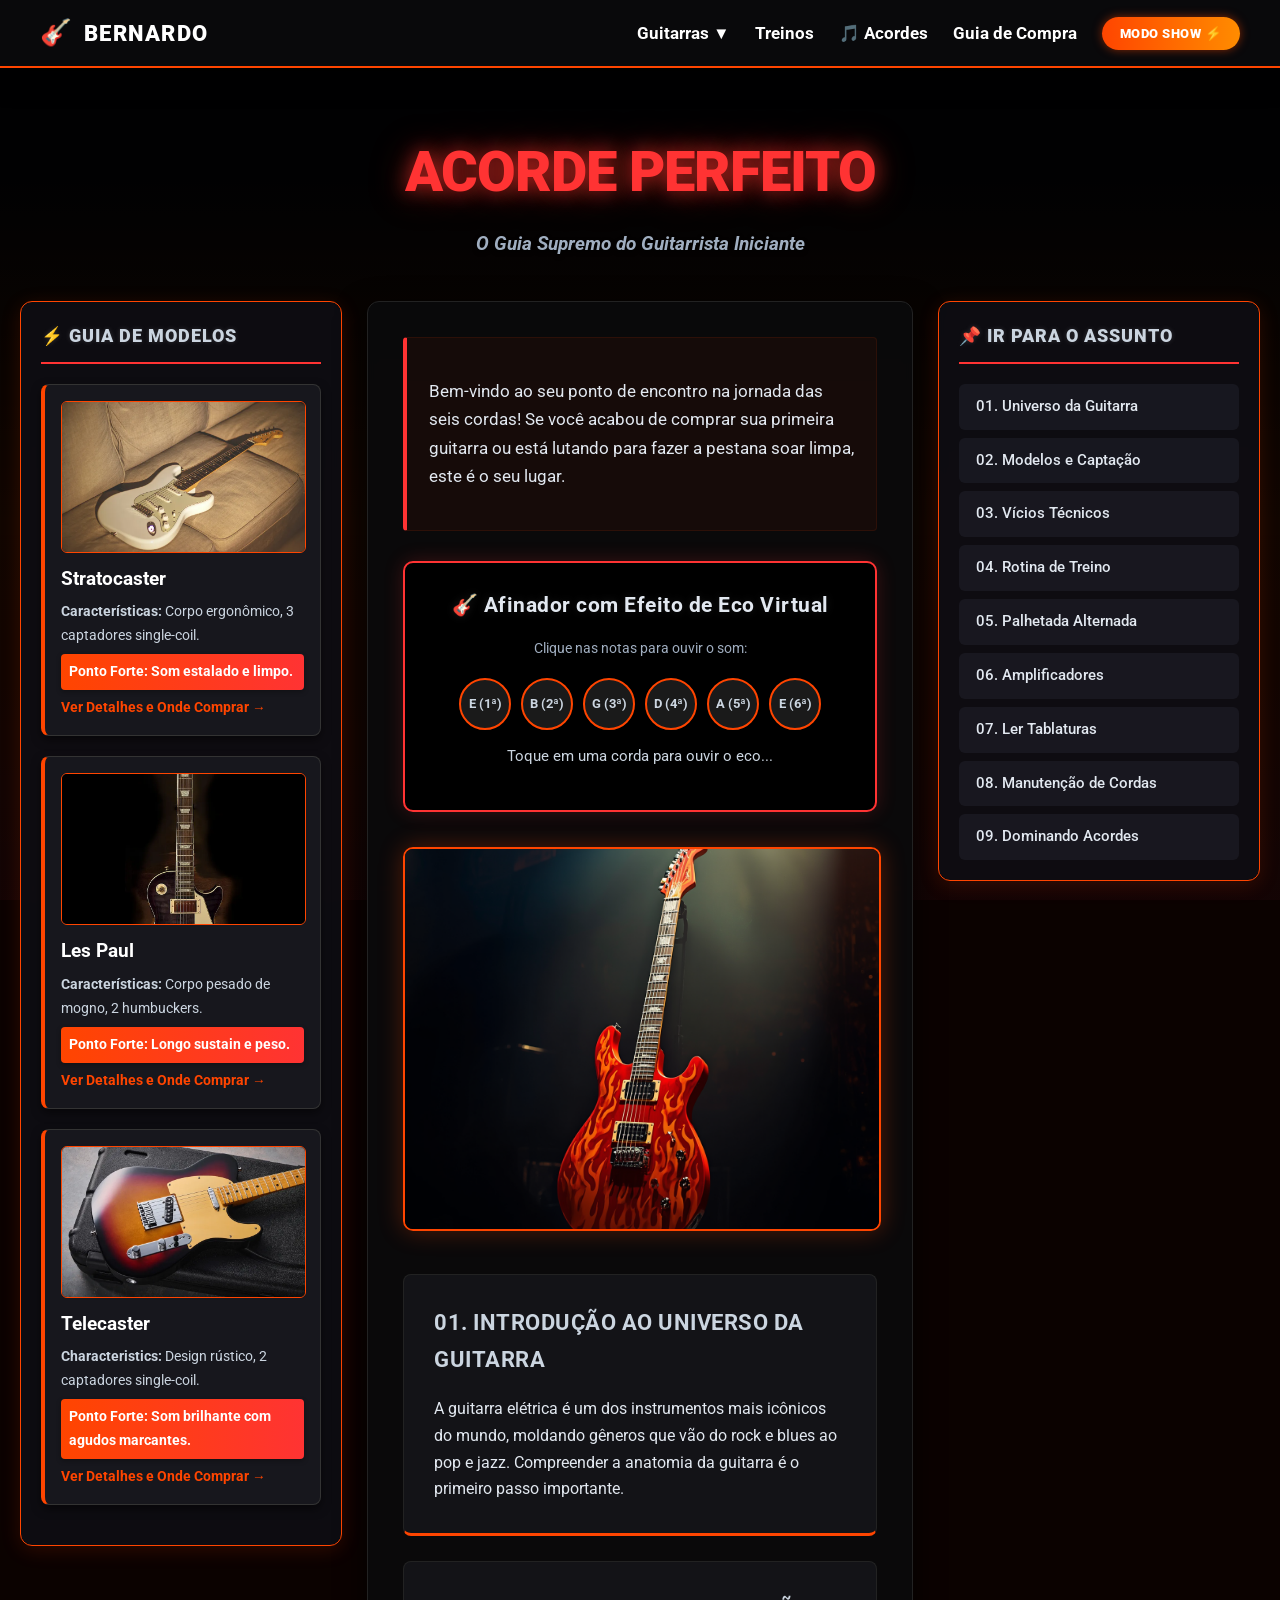
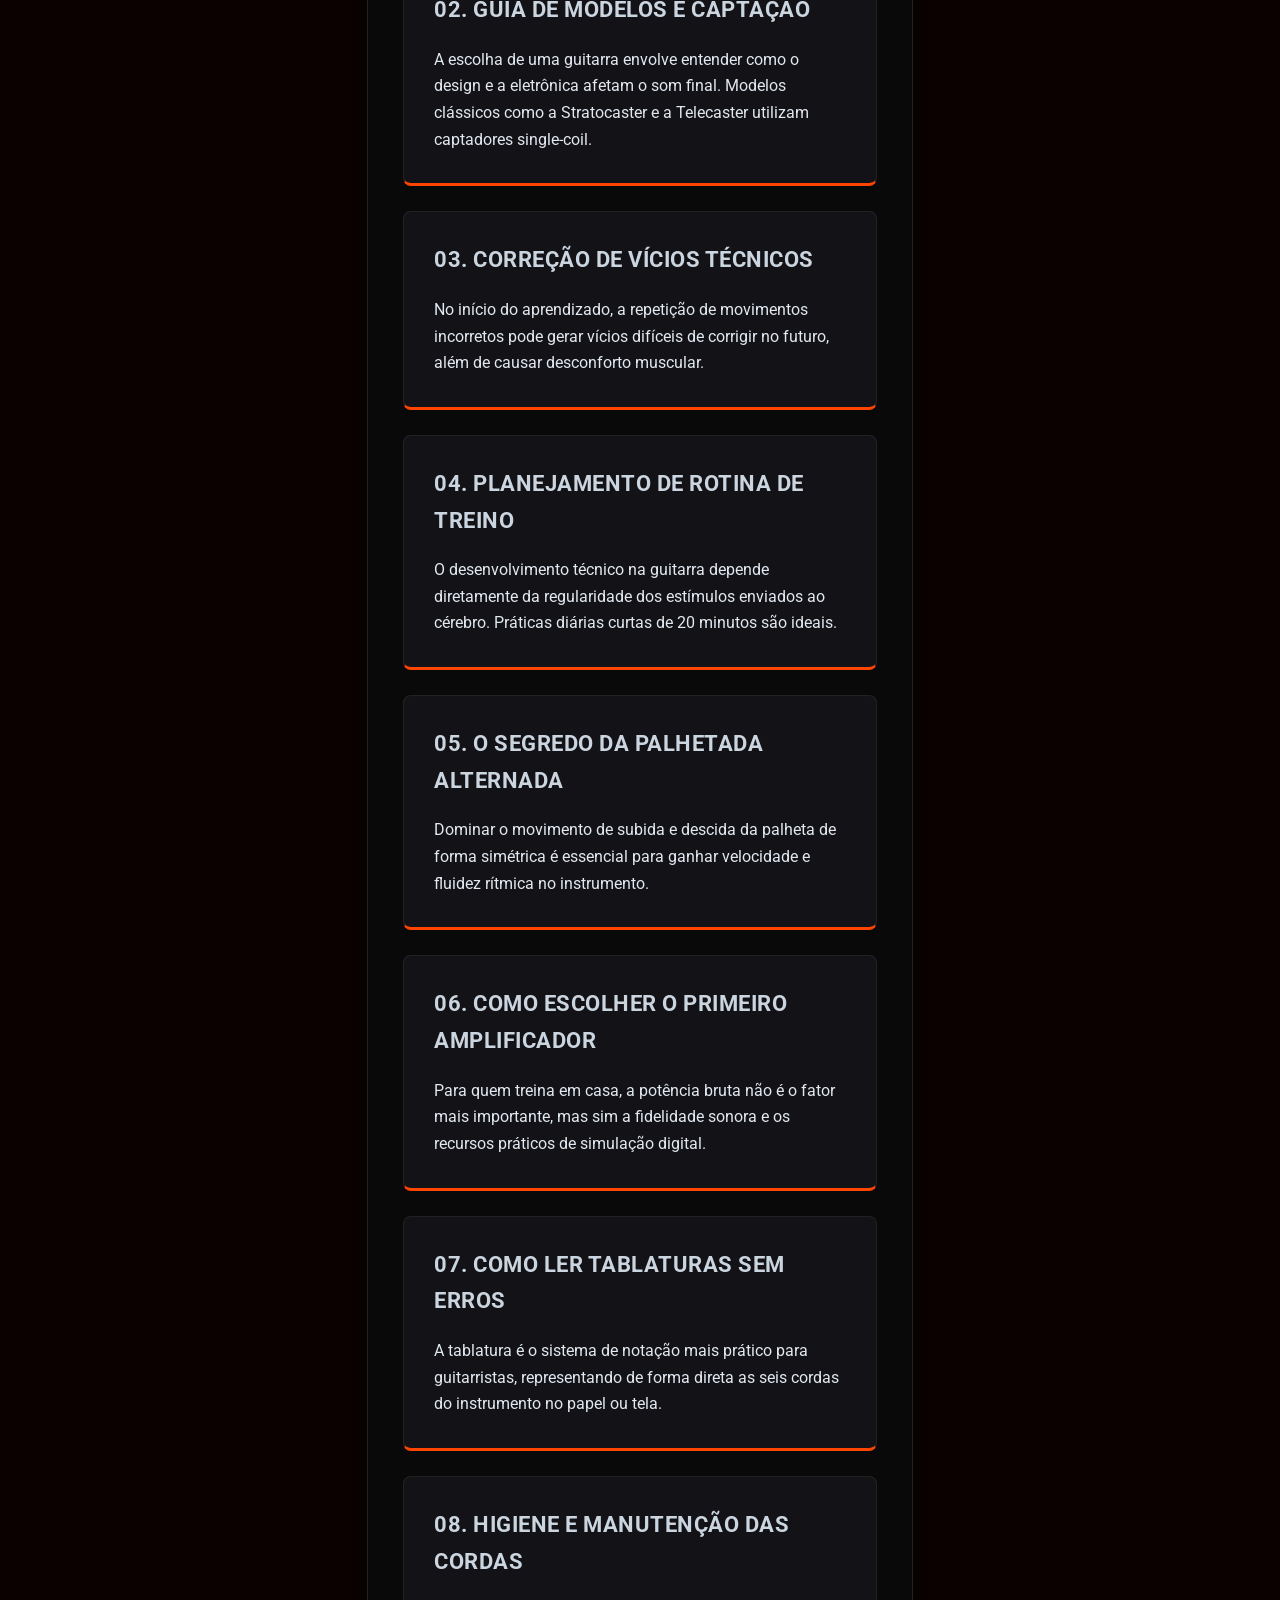
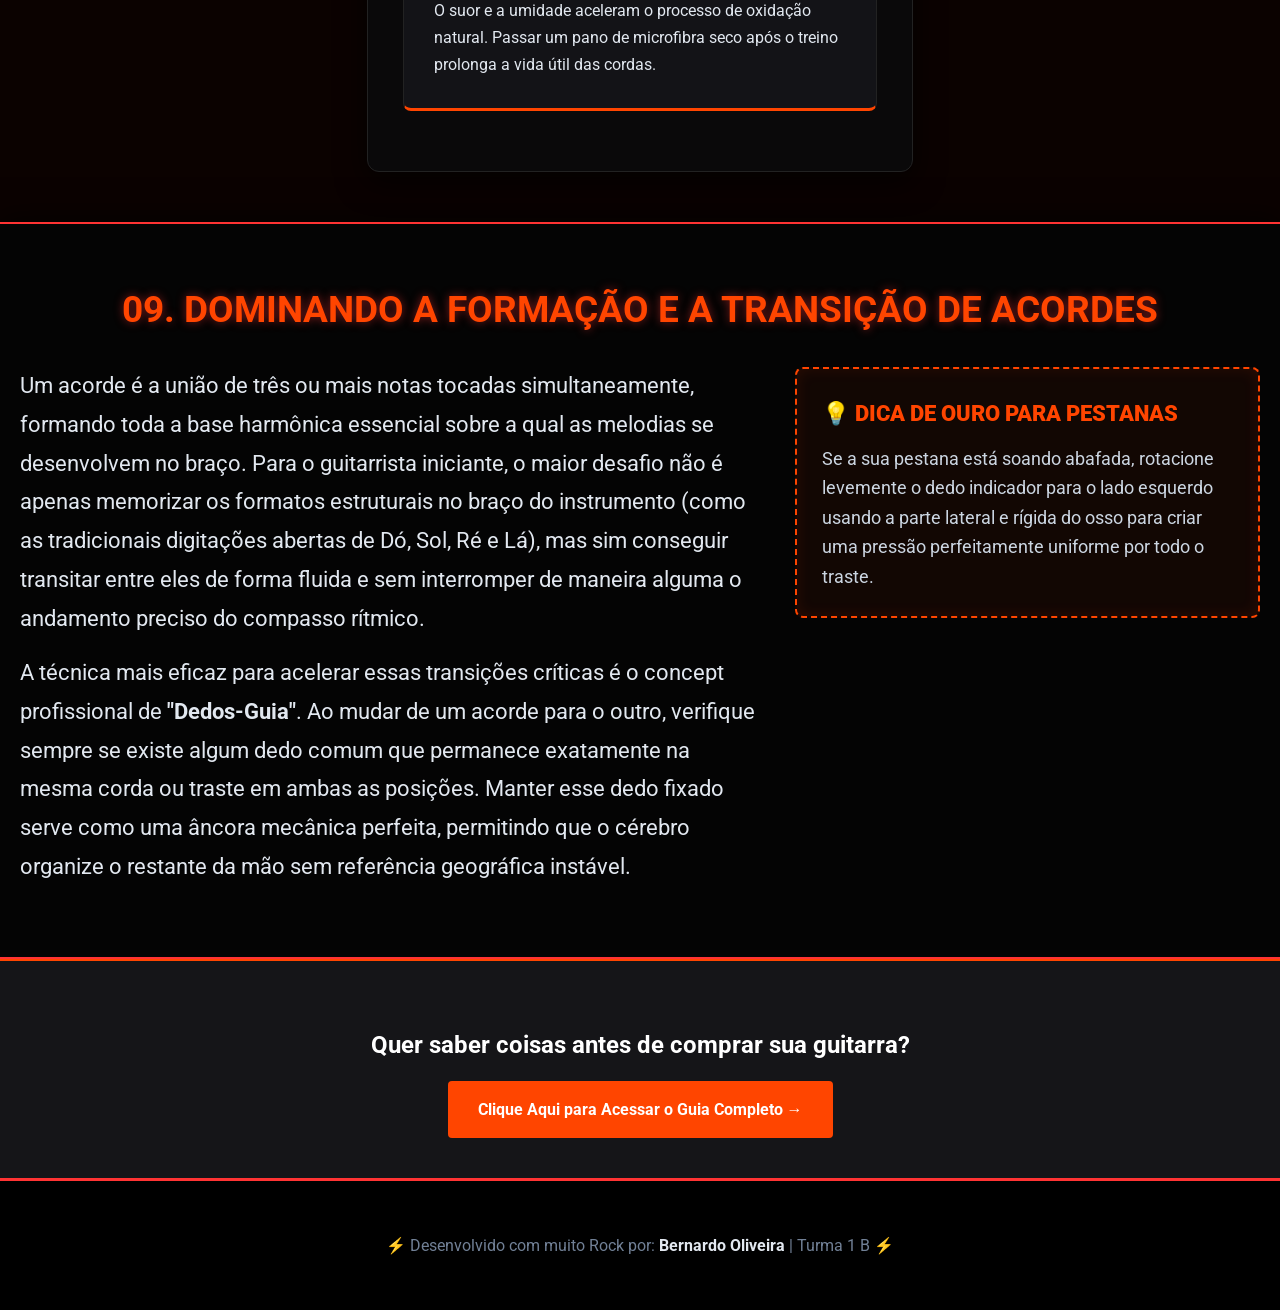
==== commit 4f542929: "D" ====
--- a/index.html
+++ b/index.html
@@ -279,110 +279,6 @@
             background-color: #1a1a1a;
             border: 1px solid #ff4500;
         }
-
-        /* DESIGN EXCLUSIVO ULTRA-AESTHETIC PARA O DICIONÁRIO DE ACORDES */
-        .dic-aesthetic-box {
-            margin-top: 40px;
-            background: linear-gradient(145deg, #120502, #1c0a05);
-            border: 2px solid #ff4500;
-            border-radius: 12px;
-            padding: 30px;
-            box-shadow: 0 15px 35px rgba(0, 0, 0, 0.8), inset 0 0 15px rgba(255, 69, 0, 0.1);
-        }
-        .dic-title {
-            color: #ff8c00;
-            font-size: 1.8rem;
-            margin-top: 0;
-            font-weight: 900;
-            text-transform: uppercase;
-            letter-spacing: 1px;
-            text-shadow: 0 0 10px rgba(255, 140, 0, 0.3);
-        }
-        .dic-selectors {
-            display: flex;
-            flex-wrap: wrap;
-            gap: 10px;
-            margin-bottom: 30px;
-        }
-        .dic-chord-btn {
-            background: #25120c;
-            color: #fff;
-            border: 2px solid #ff4500;
-            padding: 10px 18px;
-            font-weight: 900;
-            border-radius: 6px;
-            transition: all 0.2s ease;
-            font-size: 1.1rem;
-            font-family: 'Roboto', sans-serif;
-        }
-        .dic-chord-btn:hover, .dic-chord-btn.active {
-            background: #ff4500;
-            color: #fff;
-            box-shadow: 0 0 12px #ff4500;
-            transform: translateY(-2px);
-        }
-        .guitar-neck-container {
-            width: 100%;
-            max-width: 760px;
-            height: 190px;
-            background: linear-gradient(90deg, #3d2314, #2b180d);
-            border-left: 14px solid #d1d5db;
-            border-radius: 4px;
-            position: relative;
-            display: flex;
-            margin: 0 auto;
-            box-shadow: inset 0 0 25px rgba(0,0,0,0.9), 0 10px 20px rgba(0,0,0,0.5);
-        }
-        .guitar-fret {
-            flex: 1;
-            border-right: 4px solid #9ca3af;
-            position: relative;
-        }
-        .guitar-fret::after {
-            content: "";
-            position: absolute;
-            right: -4px;
-            top: 0;
-            height: 100%;
-            width: 2px;
-            background: #ffffff;
-            opacity: 0.4;
-        }
-        .guitar-string {
-            position: absolute;
-            width: 100%;
-            background: linear-gradient(#e5e7eb, #9ca3af);
-            box-shadow: 0 2px 4px rgba(0,0,0,0.6);
-        }
-        .guitar-string:nth-child(1) { top: 10%; height: 2px; }
-        .guitar-string:nth-child(2) { top: 26%; height: 2.5px; }
-        .guitar-string:nth-child(3) { top: 42%; height: 3px; }
-        .guitar-string:nth-child(4) { top: 58%; height: 3.5px; }
-        .guitar-string:nth-child(5) { top: 74%; height: 4px; }
-        .guitar-string:nth-child(6) { top: 90%; height: 4.5px; }
-        
-        .fret-dot-marker {
-            position: absolute;
-            width: 24px;
-            height: 24px;
-            background: radial-gradient(#ff5f1f, #ff2e00);
-            border: 2px solid #ffffff;
-            border-radius: 50%;
-            transform: translate(-50%, -50%);
-            z-index: 10;
-            display: none;
-            box-shadow: 0 0 15px #ff4500, inset 0 0 5px #fff;
-            text-align: center;
-            font-size: 13px;
-            line-height: 24px;
-            font-weight: 900;
-            color: white;
-            animation: notePop 0.25s cubic-bezier(0.175, 0.885, 0.32, 1.275);
-        }
-        @keyframes notePop {
-            0% { transform: translate(-50%, -50%) scale(0.5); opacity: 0; }
-            100% { transform: translate(-50%, -50%) scale(1); opacity: 1; }
-        }
     </style>
 </head>
 <body>
@@ -406,6 +302,9 @@
             </li>
             <li class="nav-item" onmouseenter="tocarFeedbackInteracao()">
                 <a href="treinos.html" class="nav-link-btn" onclick="tocarFeedbackInteracao()">Treinos</a>
+            </li>
+            <li class="nav-item" onmouseenter="tocarFeedbackInteracao()">
+                <a href="acordes.html" class="nav-link-btn" onclick="tocarFeedbackInteracao()">🎵 Acordes</a>
             </li>
             <li class="nav-item" onmouseenter="tocarFeedbackInteracao()">
                 <a href="guia-compra.html" class="nav-link-btn" onclick="tocarFeedbackInteracao()">Guia de Compra</a>
@@ -541,7 +440,7 @@
             <div class="acordes-grid">
                 <div class="acorde-texto">
                     <p>Um acorde é a união de três ou mais notas tocadas simultaneamente, formando toda a base harmônica essencial sobre a qual as melodias se desenvolvem no braço. Para o guitarrista iniciante, o maior desafio não é apenas memorizar os formatos estruturais no braço do instrumento (como as tradicionais digitações abertas de Dó, Sol, Ré e Lá), mas sim conseguir transitar entre eles de forma fluida e sem interromper de maneira alguma o andamento preciso do compasso rítmico.</p>
-                    <p>A técnica mais eficaz para acelerar essas transições críticas é o conceito profissional de <strong>"Dedos-Guia"</strong>. Ao mudar de um acorde para o outro, verifique sempre se existe algum dedo comum que permanece exatamente na mesma corda ou traste em ambas as posições. Manter esse dedo fixado serve como uma âncora mecânica perfeita, permitindo que o cérebro organize o restante da mão sem referência geográfica instável.</p>
+                    <p>A técnica mais eficaz para acelerar essas transições críticas é o concept profissional de <strong>"Dedos-Guia"</strong>. Ao mudar de um acorde para o outro, verifique sempre se existe algum dedo comum que permanece exatamente na mesma corda ou traste em ambas as posições. Manter esse dedo fixado serve como uma âncora mecânica perfeita, permitindo que o cérebro organize o restante da mão sem referência geográfica instável.</p>
                 </div>
                 
                 <div class="acorde-destaque">
@@ -549,38 +448,6 @@
                     <p>Se a sua pestana está soando abafada, rotacione levemente o dedo indicador para o lado esquerdo usando a parte lateral e rígida do osso para criar uma pressão perfeitamente uniforme por todo o traste.</p>
                 </div>
             </div>
-
-            <div class="dic-aesthetic-box">
-                <h3 class="dic-title">🎵 Dicionário Interativo de Acordes</h3>
-                <p style="color: #cbd5e1; margin-bottom: 20px;">Selecione o acorde abaixo para visualizar as posições dos dedos no braço real:</p>
-                
-                <div class="dic-selectors">
-                    <button class="dic-chord-btn" onclick="exibirAcordeBraço('C', this)">C (Dó)</button>
-                    <button class="dic-chord-btn" onclick="exibirAcordeBraço('D', this)">D (Ré)</button>
-                    <button class="dic-chord-btn" onclick="exibirAcordeBraço('E', this)">E (Mi)</button>
-                    <button class="dic-chord-btn" onclick="exibirAcordeBraço('F', this)">F (Fá)</button>
-                    <button class="dic-chord-btn" onclick="exibirAcordeBraço('G', this)">G (Sol)</button>
-                    <button class="dic-chord-btn" onclick="exibirAcordeBraço('A', this)">A (Lá)</button>
-                    <button class="dic-chord-btn" onclick="exibirAcordeBraço('B', this)">B (Si)</button>
-                    <button class="dic-chord-btn" onclick="exibirAcordeBraço('Am', this)">Am</button>
-                    <button class="dic-chord-btn" onclick="exibirAcordeBraço('Dm', this)">Dm</button>
-                    <button class="dic-chord-btn" onclick="exibirAcordeBraço('Em', this)">Em</button>
-                </div>
-
-                <div class="guitar-neck-container">
-                    <div class="guitar-string"></div><div class="guitar-string"></div><div class="guitar-string"></div>
-                    <div class="guitar-string"></div><div class="guitar-string"></div><div class="guitar-string"></div>
-
-                    <div class="guitar-fret"></div><div class="guitar-fret"></div><div class="guitar-fret"></div>
-                    <div class="guitar-fret"></div><div class="guitar-fret"></div>
-
-                    <div id="finger1" class="fret-dot-marker">1</div>
-                    <div id="finger2" class="fret-dot-marker">2</div>
-                    <div id="finger3" class="fret-dot-marker">3</div>
-                    <div id="finger4" class="fret-dot-marker">4</div>
-                </div>
-            </div>
-
         </div>
     </section>
 
@@ -610,7 +477,6 @@
         function tocarFeedbackInteracao() {
             verificarAudioContext();
             if(audioCtx.state === 'suspended') audioCtx.resume();
-            // Implementação simples caso a função de feedback seja necessária
         }
 
         function toggleLiveMode() {
@@ -632,50 +498,6 @@
         function tocarNotaComEco(freq, nomeString) {
             verificarAudioContext();
             document.getElementById('nota-tocando').innerText = "Tocando: " + nomeString;
-            // Lógica do afinador web audio api aqui...
-        }
-
-        // FUNÇÃO DE RENDERIZAÇÃO DOS ACORDES SÊNIOR
-        function exibirAcordeBraço(nomeAcorde, botaoAlvo) {
-            tocarFeedbackInteracao();
-            document.querySelectorAll('.dic-chord-btn').forEach(btn => btn.classList.remove('active'));
-            if(botaoAlvo) botaoAlvo.classList.add('active');
-
-            // Reseta e esconde todas as bolinhas antes de desenhar
-            document.querySelectorAll('.fret-dot-marker').forEach(dot => dot.style.display = 'none');
-
-            if(nomeAcorde === 'C') {
-                posicionarDedo(1, 1, 26); posicionarDedo(2, 2, 58); posicionarDedo(3, 3, 74);
-            } else if(nomeAcorde === 'D') {
-                posicionarDedo(1, 2, 42); posicionarDedo(2, 3, 10); posicionarDedo(3, 2, 26);
-            } else if(nomeAcorde === 'E') {
-                posicionarDedo(1, 1, 42); posicionarDedo(2, 2, 74); posicionarDedo(3, 2, 58);
-            } else if(nomeAcorde === 'F') {
-                posicionarDedo(1, 1, 50); posicionarDedo(2, 2, 42); posicionarDedo(3, 3, 74); posicionarDedo(4, 3, 58);
-            } else if(nomeAcorde === 'G') {
-                posicionarDedo(1, 2, 74); posicionarDedo(2, 3, 90); posicionarDedo(3, 3, 10);
-            } else if(nomeAcorde === 'A') {
-                posicionarDedo(1, 2, 58); posicionarDedo(2, 2, 42); posicionarDedo(3, 2, 26);
-            } else if(nomeAcorde === 'B') {
-                posicionarDedo(1, 2, 50); posicionarDedo(2, 4, 58); posicionarDedo(3, 4, 42); posicionarDedo(4, 4, 26);
-            } else if(nomeAcorde === 'Am') {
-                posicionarDedo(1, 1, 26); posicionarDedo(2, 2, 58); posicionarDedo(3, 2, 42);
-            } else if(nomeAcorde === 'Dm') {
-                posicionarDedo(1, 1, 10); posicionarDedo(2, 2, 42); posicionarDedo(3, 3, 26);
-            } else if(nomeAcorde === 'Em') {
-                posicionarDedo(1, 2, 74); posicionarDedo(2, 2, 58);
-            }
-        }
-
-        function posicionarDedo(numDedo, casaAlvo, cordaYPercent) {
-            let elDedo = document.getElementById('finger' + numDedo);
-            let listaTrastes = document.querySelectorAll('.guitar-fret');
-            let trasteSelecionado = listaTrastes[casaAlvo - 1];
-            if(trasteSelecionado) {
-                elDedo.style.display = 'block';
-                elDedo.style.left = (trasteSelecionado.offsetLeft + (trasteSelecionado.offsetWidth / 2)) + 'px';
-                elDedo.style.top = cordaYPercent + '%';
-            }
         }
 
         function tocarGuitarraModoShow(ativo) {
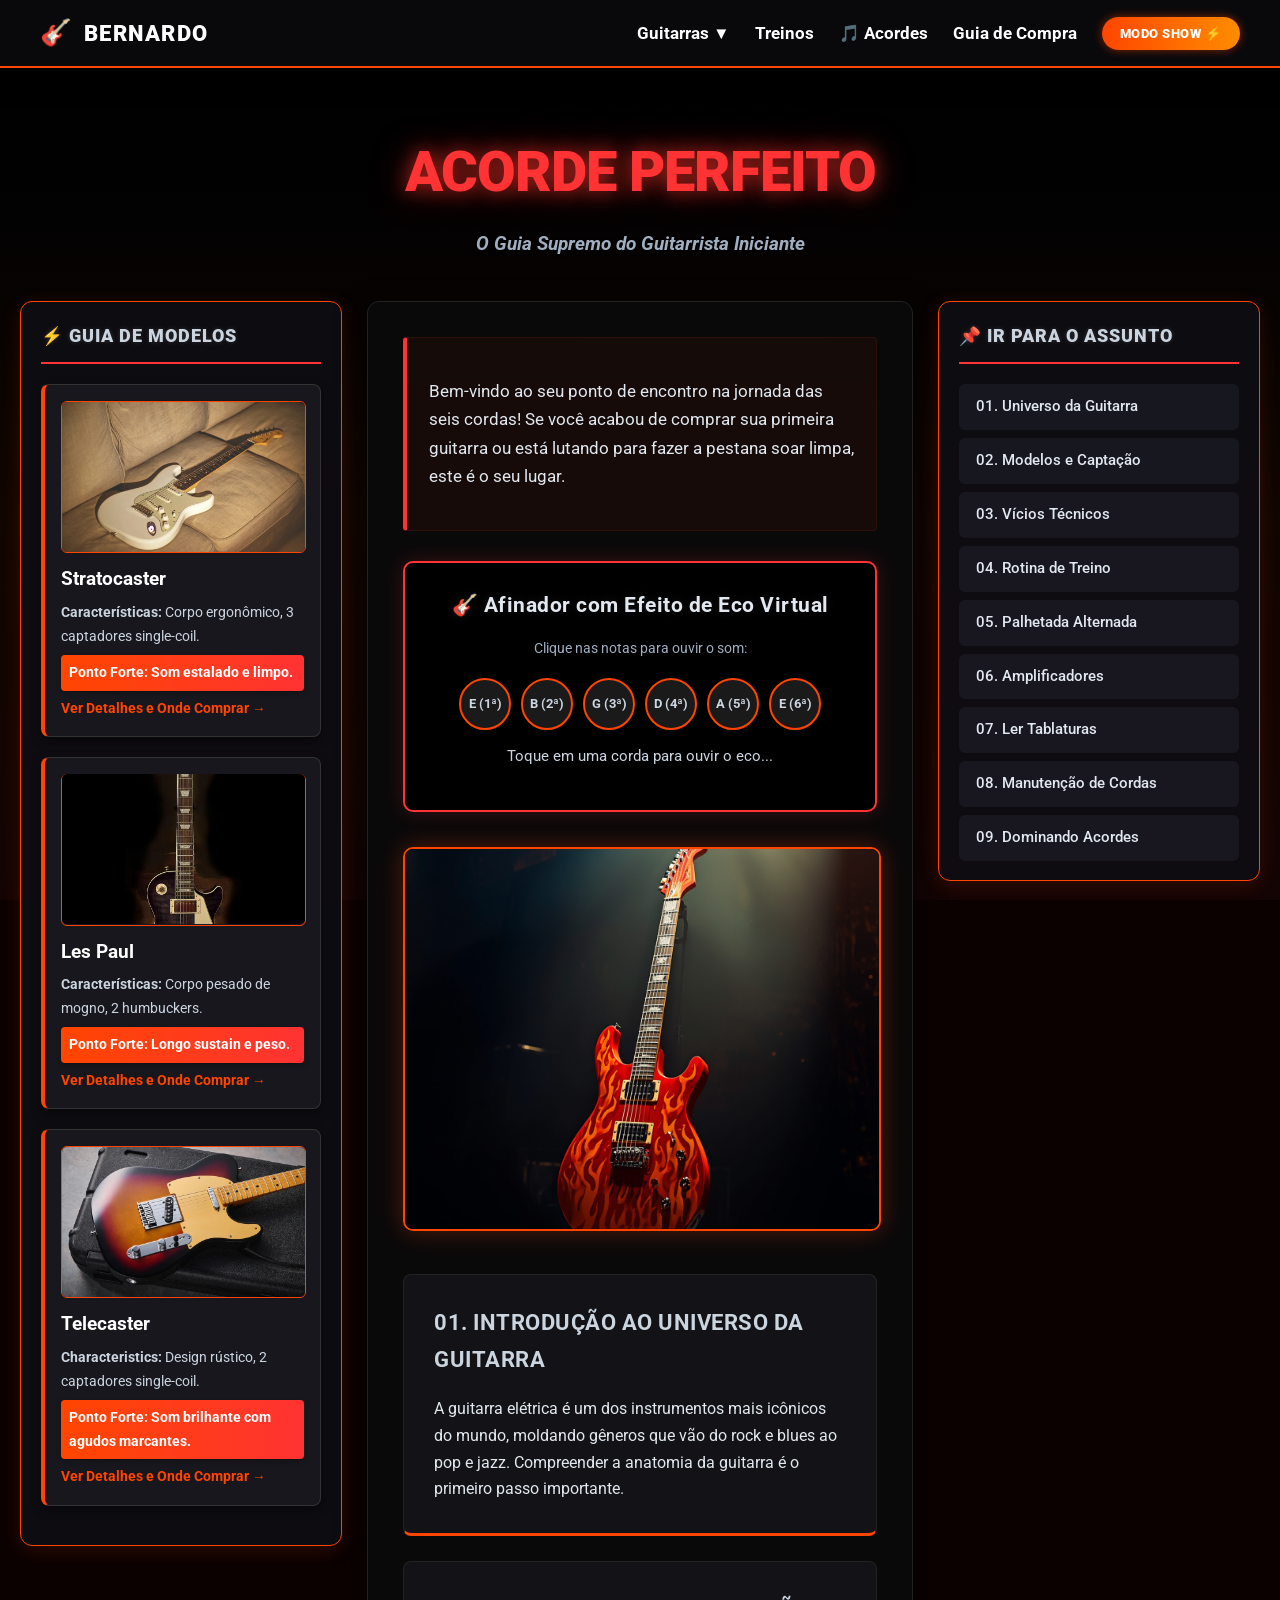
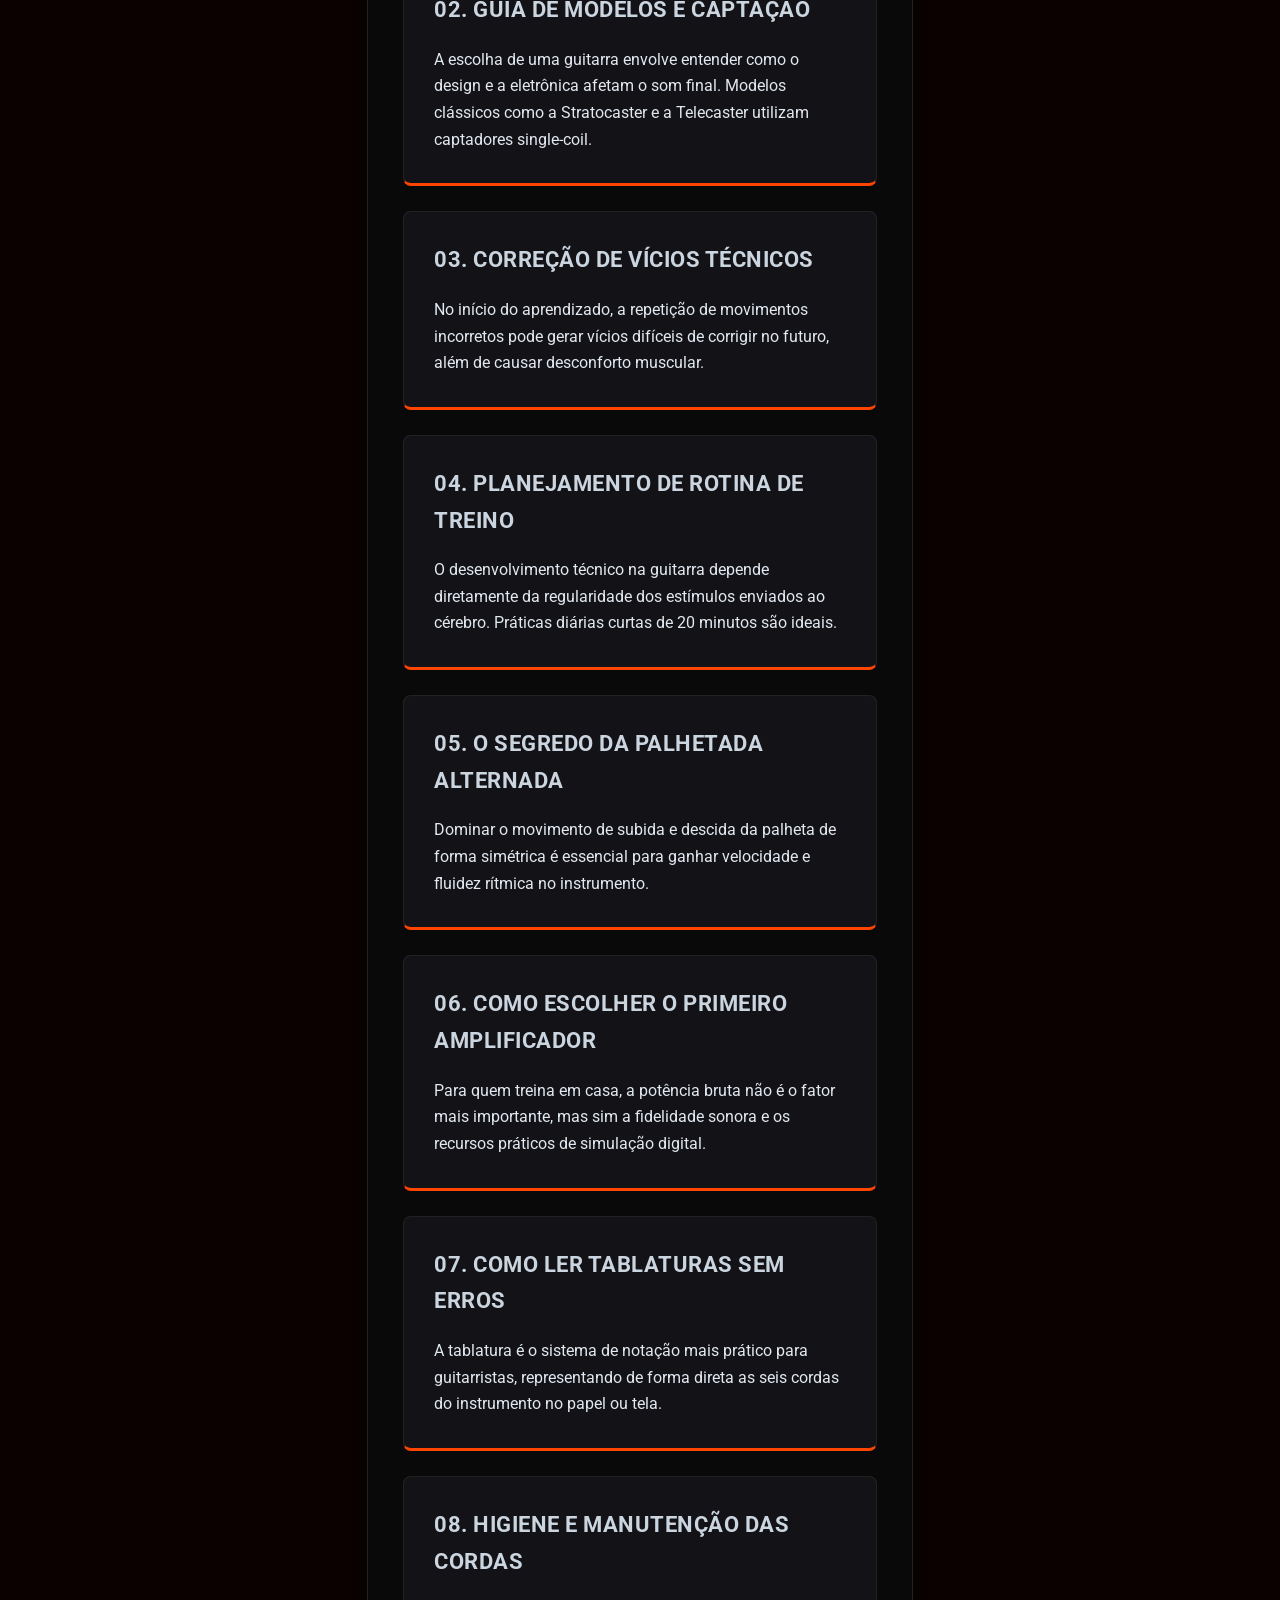
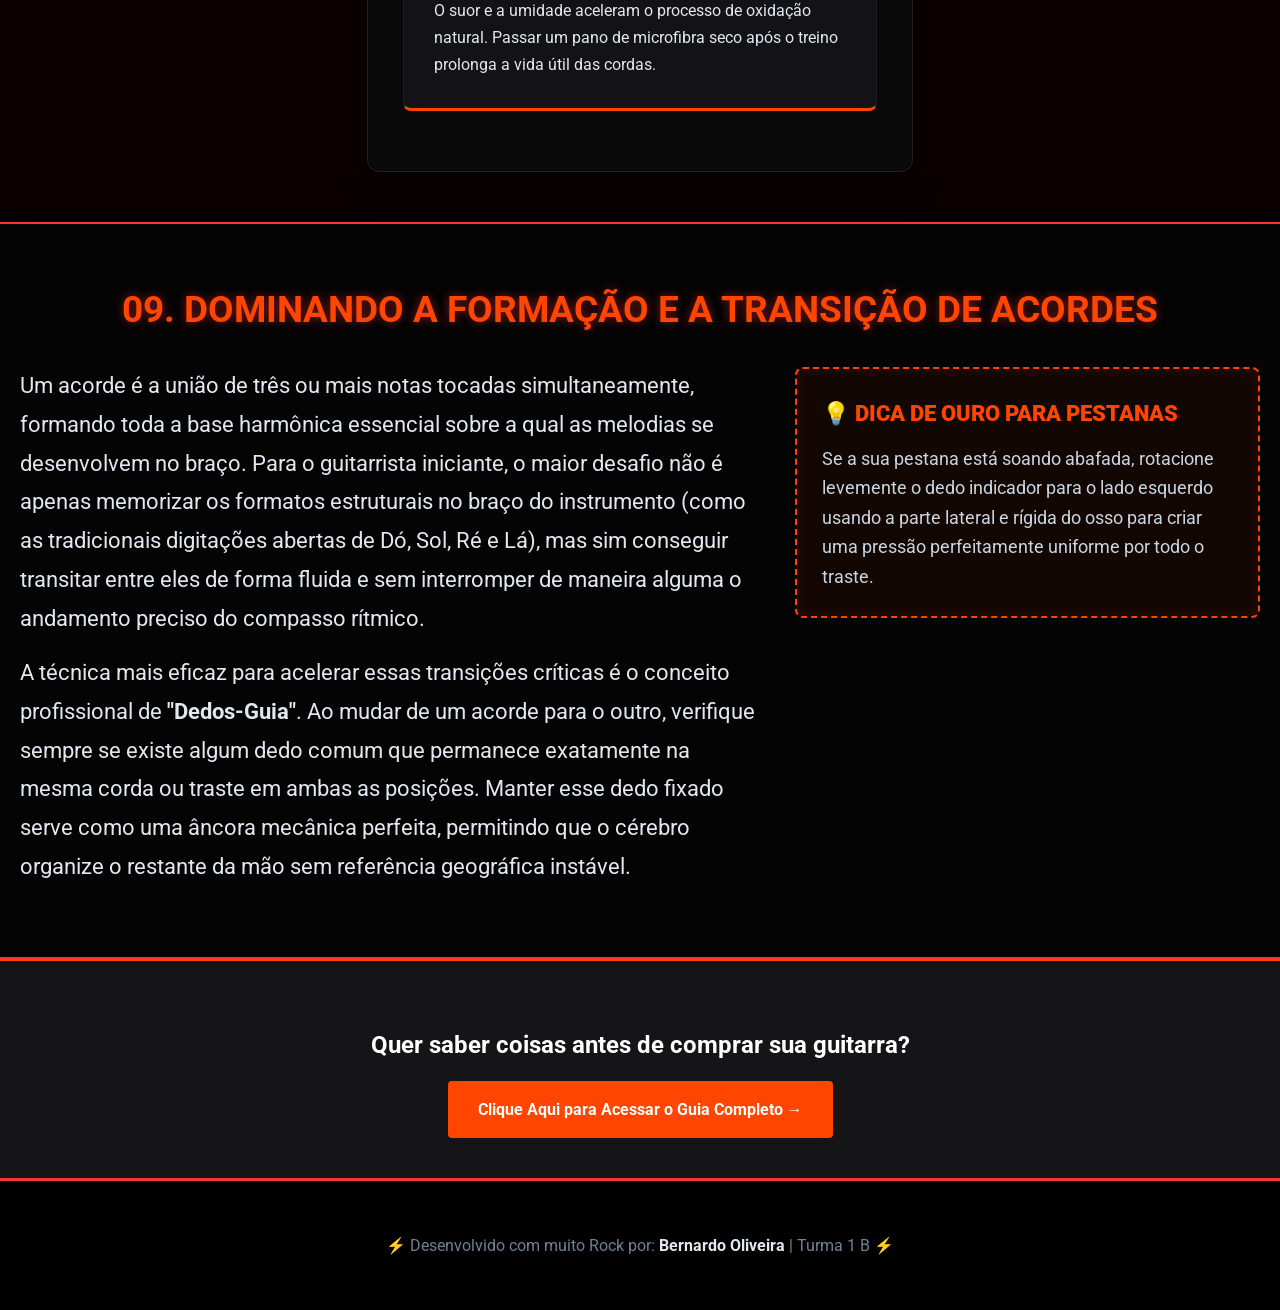
==== commit bf57dd65: "S+" ====
--- a/index.html
+++ b/index.html
@@ -32,6 +32,18 @@
             opacity: 0.6;
         }
 
+        /* Aplicação do Cursor Personalizado nas Guias e Elementos Interativos */
+        .nav-link-btn, 
+        .dropdown-item, 
+        .top-navbar-brand, 
+        .nota-btn, 
+        .btn-live-rock, 
+        .shortcut-menu a, 
+        .guitar-model-card,
+        a {
+            cursor: url('images/Cursor.png'), pointer !important;
+        }
+
         /* Efeito de Luzes de Palco do Modo Show */
         .stage-lights {
             position: fixed;
@@ -146,7 +158,6 @@
             text-decoration: none;
             font-size: 1.05rem;
             transition: color 0.3s;
-            cursor: pointer;
             display: flex;
             align-items: center;
             gap: 5px;
@@ -202,7 +213,6 @@
             box-shadow: 0 0 10px rgba(255, 69, 0, 0.5);
             animation: glow 1.5s infinite alternate;
             border: none;
-            cursor: pointer;
             font-family: 'Roboto', sans-serif;
             letter-spacing: 0.5px;
             transition: all 0.3s ease;
@@ -286,7 +296,7 @@
     <div id="stage-lights" class="stage-lights"></div>
 
     <nav class="top-navbar">
-        <a href="index.html" class="top-navbar-brand" onmouseenter="tocarFeedbackInteracao()">
+        <a href="index.html" class="top-navbar-brand" onmouseenter="tocarFeedbackInteracao()" onclick="tocarSomClique()">
             <span class="guitar-icon">🎸</span>
             <span>BERNARDO</span>
         </a>
@@ -295,22 +305,22 @@
             <li class="nav-item" onmouseenter="tocarFeedbackInteracao()">
                 <span class="nav-link-btn">Guitarras ▼</span>
                 <div class="dropdown-menu">
-                    <a href="detalhes.html#stratocaster" class="dropdown-item" onclick="tocarFeedbackInteracao()">⚡ Stratocaster</a>
-                    <a href="detalhes.html#lespaul" class="dropdown-item" onclick="tocarFeedbackInteracao()">⚡ Les Paul</a>
-                    <a href="detalhes.html#telecaster" class="dropdown-item" onclick="tocarFeedbackInteracao()">⚡ Telecaster</a>
+                    <a href="detalhes.html#stratocaster" class="dropdown-item" onclick="tocarFeedbackInteracao(); tocarSomClique();">⚡ Stratocaster</a>
+                    <a href="detalhes.html#lespaul" class="dropdown-item" onclick="tocarFeedbackInteracao(); tocarSomClique();">⚡ Les Paul</a>
+                    <a href="detalhes.html#telecaster" class="dropdown-item" onclick="tocarFeedbackInteracao(); tocarSomClique();">⚡ Telecaster</a>
                 </div>
             </li>
             <li class="nav-item" onmouseenter="tocarFeedbackInteracao()">
-                <a href="treinos.html" class="nav-link-btn" onclick="tocarFeedbackInteracao()">Treinos</a>
+                <a href="treinos.html" class="nav-link-btn" onclick="tocarFeedbackInteracao(); tocarSomClique();">Treinos</a>
             </li>
             <li class="nav-item" onmouseenter="tocarFeedbackInteracao()">
-                <a href="acordes.html" class="nav-link-btn" onclick="tocarFeedbackInteracao()">🎵 Acordes</a>
+                <a href="acordes.html" class="nav-link-btn" onclick="tocarFeedbackInteracao(); tocarSomClique();">🎵 Acordes</a>
             </li>
             <li class="nav-item" onmouseenter="tocarFeedbackInteracao()">
-                <a href="guia-compra.html" class="nav-link-btn" onclick="tocarFeedbackInteracao()">Guia de Compra</a>
+                <a href="guia-compra.html" class="nav-link-btn" onclick="tocarFeedbackInteracao(); tocarSomClique();">Guia de Compra</a>
             </li>
             <li class="nav-item">
-                <button id="live-mode-btn" onclick="toggleLiveMode()" class="btn-live-rock">MODO SHOW ⚡</button>
+                <button id="live-mode-btn" onclick="toggleLiveMode(); tocarSomClique();" class="btn-live-rock">MODO SHOW ⚡</button>
             </li>
         </ul>
     </nav>
@@ -324,8 +334,8 @@
         
         <aside class="sidebar sidebar-left">
             <h3 class="sidebar-title">⚡ Guia de Modelos</h3>
-            <a href="detalhes.html#stratocaster" style="text-decoration: none; color: inherit; display: block;" onclick="tocarFeedbackInteracao()">
-                <div class="guitar-model-card" style="cursor: pointer; transition: transform 0.2s;">
+            <a href="detalhes.html#stratocaster" style="text-decoration: none; color: inherit; display: block;" onclick="tocarFeedbackInteracao(); tocarSomClique();">
+                <div class="guitar-model-card" style="transition: transform 0.2s;">
                     <img src="images/Stratocaster.webp" alt="Stratocaster" class="sidebar-guitar-img">
                     <h4>Stratocaster</h4>
                     <p><strong>Características:</strong> Corpo ergonômico, 3 captadores single-coil.</p>
@@ -334,8 +344,8 @@
                 </div>
             </a>
 
-            <a href="detalhes.html#lespaul" style="text-decoration: none; color: inherit; display: block; margin-top: 15px;" onclick="tocarFeedbackInteracao()">
-                <div class="guitar-model-card" style="cursor: pointer; transition: transform 0.2s;">
+            <a href="detalhes.html#lespaul" style="text-decoration: none; color: inherit; display: block; margin-top: 15px;" onclick="tocarFeedbackInteracao(); tocarSomClique();">
+                <div class="guitar-model-card" style="transition: transform 0.2s;">
                     <img src="images/Les.webp" alt="Les Paul" class="sidebar-guitar-img">
                     <h4>Les Paul</h4>
                     <p><strong>Características:</strong> Corpo pesado de mogno, 2 humbuckers.</p>
@@ -344,8 +354,8 @@
                 </div>
             </a>
 
-            <a href="detalhes.html#telecaster" style="text-decoration: none; color: inherit; display: block; margin-top: 15px;" onclick="tocarFeedbackInteracao()">
-                <div class="guitar-model-card" style="cursor: pointer; transition: transform 0.2s;">
+            <a href="detalhes.html#telecaster" style="text-decoration: none; color: inherit; display: block; margin-top: 15px;" onclick="tocarFeedbackInteracao(); tocarSomClique();">
+                <div class="guitar-model-card" style="transition: transform 0.2s;">
                     <img src="images/Tele.webp" alt="Telecaster" class="sidebar-guitar-img">
                     <h4>Telecaster</h4>
                     <p><strong>Characteristics:</strong> Design rústico, 2 captadores single-coil.</p>
@@ -364,12 +374,12 @@
                 <h3>🎸 Afinador com Efeito de Eco Virtual</h3>
                 <p class="afinador-instrucao">Clique nas notas para ouvir o som:</p>
                 <div class="cordas-board">
-                    <button class="nota-btn" onclick="tocarNotaComEco(329.63, 'Mi (E) - 1ª Corda')">E (1ª)</button>
-                    <button class="nota-btn" onclick="tocarNotaComEco(246.94, 'Si (B) - 2ª Corda')">B (2ª)</button>
-                    <button class="nota-btn" onclick="tocarNotaComEco(196.00, 'Sol (G) - 3ª Corda')">G (3ª)</button>
-                    <button class="nota-btn" onclick="tocarNotaComEco(146.83, 'Ré (D) - 4ª Corda')">D (4ª)</button>
-                    <button class="nota-btn" onclick="tocarNotaComEco(110.00, 'Lá (A) - 5ª Corda')">A (5ª)</button>
-                    <button class="nota-btn" onclick="tocarNotaComEco(82.41, 'Mi (E) - 6ª Corda')">E (6ª)</button>
+                    <button class="nota-btn" onclick="tocarNotaComEco(329.63, 'Mi (E) - 1ª Corda'); tocarSomClique();">E (1ª)</button>
+                    <button class="nota-btn" onclick="tocarNotaComEco(246.94, 'Si (B) - 2ª Corda'); tocarSomClique();">B (2ª)</button>
+                    <button class="nota-btn" onclick="tocarNotaComEco(196.00, 'Sol (G) - 3ª Corda'); tocarSomClique();">G (3ª)</button>
+                    <button class="nota-btn" onclick="tocarNotaComEco(146.83, 'Ré (D) - 4ª Corda'); tocarSomClique();">D (4ª)</button>
+                    <button class="nota-btn" onclick="tocarNotaComEco(110.00, 'Lá (A) - 5ª Corda'); tocarSomClique();">A (5ª)</button>
+                    <button class="nota-btn" onclick="tocarNotaComEco(82.41, 'Mi (E) - 6ª Corda'); tocarSomClique();">E (6ª)</button>
                 </div>
                 <p id="nota-tocando">Toque em uma corda para ouvir o eco...</p>
             </div>
@@ -420,15 +430,15 @@
         <aside class="sidebar sidebar-right">
             <h3 class="sidebar-title">📌 Ir para o Assunto</h3>
             <nav class="shortcut-menu">
-                <a href="#artigo1" onclick="tocarFeedbackInteracao()">01. Universo da Guitarra</a>
-                <a href="#artigo2" onclick="tocarFeedbackInteracao()">02. Modelos e Captação</a>
-                <a href="#artigo3" onclick="tocarFeedbackInteracao()">03. Vícios Técnicos</a>
-                <a href="#artigo4" onclick="tocarFeedbackInteracao()">04. Rotina de Treino</a>
-                <a href="#artigo5" onclick="tocarFeedbackInteracao()">05. Palhetada Alternada</a>
-                <a href="#artigo6" onclick="tocarFeedbackInteracao()">06. Amplificadores</a>
-                <a href="#artigo7" onclick="tocarFeedbackInteracao()">07. Ler Tablaturas</a>
-                <a href="#artigo8" onclick="tocarFeedbackInteracao()">08. Manutenção de Cordas</a>
-                <a href="#secao-acordes" onclick="tocarFeedbackInteracao()">09. Dominando Acordes</a>
+                <a href="#artigo1" onclick="tocarFeedbackInteracao(); tocarSomClique();">01. Universo da Guitarra</a>
+                <a href="#artigo2" onclick="tocarFeedbackInteracao(); tocarSomClique();">02. Modelos e Captação</a>
+                <a href="#artigo3" onclick="tocarFeedbackInteracao(); tocarSomClique();">03. Vícios Técnicos</a>
+                <a href="#artigo4" onclick="tocarFeedbackInteracao(); tocarSomClique();">04. Rotina de Treino</a>
+                <a href="#artigo5" onclick="tocarFeedbackInteracao(); tocarSomClique();">05. Palhetada Alternada</a>
+                <a href="#artigo6" onclick="tocarFeedbackInteracao(); tocarSomClique();">06. Amplificadores</a>
+                <a href="#artigo7" onclick="tocarFeedbackInteracao(); tocarSomClique();">07. Ler Tablaturas</a>
+                <a href="#artigo8" onclick="tocarFeedbackInteracao(); tocarSomClique();">08. Manutenção de Cordas</a>
+                <a href="#secao-acordes" onclick="tocarFeedbackInteracao(); tocarSomClique();">09. Dominando Acordes</a>
             </nav>
         </aside>
 
@@ -440,7 +450,7 @@
             <div class="acordes-grid">
                 <div class="acorde-texto">
                     <p>Um acorde é a união de três ou mais notas tocadas simultaneamente, formando toda a base harmônica essencial sobre a qual as melodias se desenvolvem no braço. Para o guitarrista iniciante, o maior desafio não é apenas memorizar os formatos estruturais no braço do instrumento (como as tradicionais digitações abertas de Dó, Sol, Ré e Lá), mas sim conseguir transitar entre eles de forma fluida e sem interromper de maneira alguma o andamento preciso do compasso rítmico.</p>
-                    <p>A técnica mais eficaz para acelerar essas transições críticas é o concept profissional de <strong>"Dedos-Guia"</strong>. Ao mudar de um acorde para o outro, verifique sempre se existe algum dedo comum que permanece exatamente na mesma corda ou traste em ambas as posições. Manter esse dedo fixado serve como uma âncora mecânica perfeita, permitindo que o cérebro organize o restante da mão sem referência geográfica instável.</p>
+                    <p>A técnica mais eficaz para acelerar essas transições críticas é o conceito profissional de <strong>"Dedos-Guia"</strong>. Ao mudar de um acorde para o outro, verifique sempre se existe algum dedo comum que permanece exatamente na mesma corda ou traste em ambas as posições. Manter esse dedo fixado serve como uma âncora mecânica perfeita, permitindo que o cérebro organize o restante da mão sem referência geográfica instável.</p>
                 </div>
                 
                 <div class="acorde-destaque">
@@ -455,7 +465,7 @@
         <h3 style="font-family: 'Roboto', sans-serif; color: #fff; margin-bottom: 15px; font-size: 1.5rem;">
             Quer saber coisas antes de comprar sua guitarra?
         </h3>
-        <a href="guia-compra.html" style="display: inline-block; background-color: #ff4500; color: #fff; text-decoration: none; font-weight: bold; padding: 15px 30px; border-radius: 4px; font-family: 'Roboto', sans-serif;" onclick="tocarFeedbackInteracao()">
+        <a href="guia-compra.html" style="display: inline-block; background-color: #ff4500; color: #fff; text-decoration: none; font-weight: bold; padding: 15px 30px; border-radius: 4px; font-family: 'Roboto', sans-serif;" onclick="tocarFeedbackInteracao(); tocarSomClique();">
             Clique Aqui para Acessar o Guia Completo →
         </a>
     </section>
@@ -477,6 +487,28 @@
         function tocarFeedbackInteracao() {
             verificarAudioContext();
             if(audioCtx.state === 'suspended') audioCtx.resume();
+        }
+
+        // Função nativa para criar um som básico de clique (Estalo rápido)
+        function tocarSomClique() {
+            verificarAudioContext();
+            if(audioCtx.state === 'suspended') audioCtx.resume();
+            
+            let agora = audioCtx.currentTime;
+            let osc = audioCtx.createOscillator();
+            let ganho = audioCtx.createGain();
+            
+            osc.type = 'sine';
+            osc.frequency.setValueAtTime(1000, agora); // Frequência do clique
+            
+            ganho.gain.setValueAtTime(0.08, agora);
+            ganho.gain.exponentialRampToValueAtTime(0.00001, agora + 0.05); // Curto e rápido
+            
+            osc.connect(ganho);
+            ganho.connect(audioCtx.destination);
+            
+            osc.start(agora);
+            osc.stop(agora + 0.06);
         }
 
         function toggleLiveMode() {
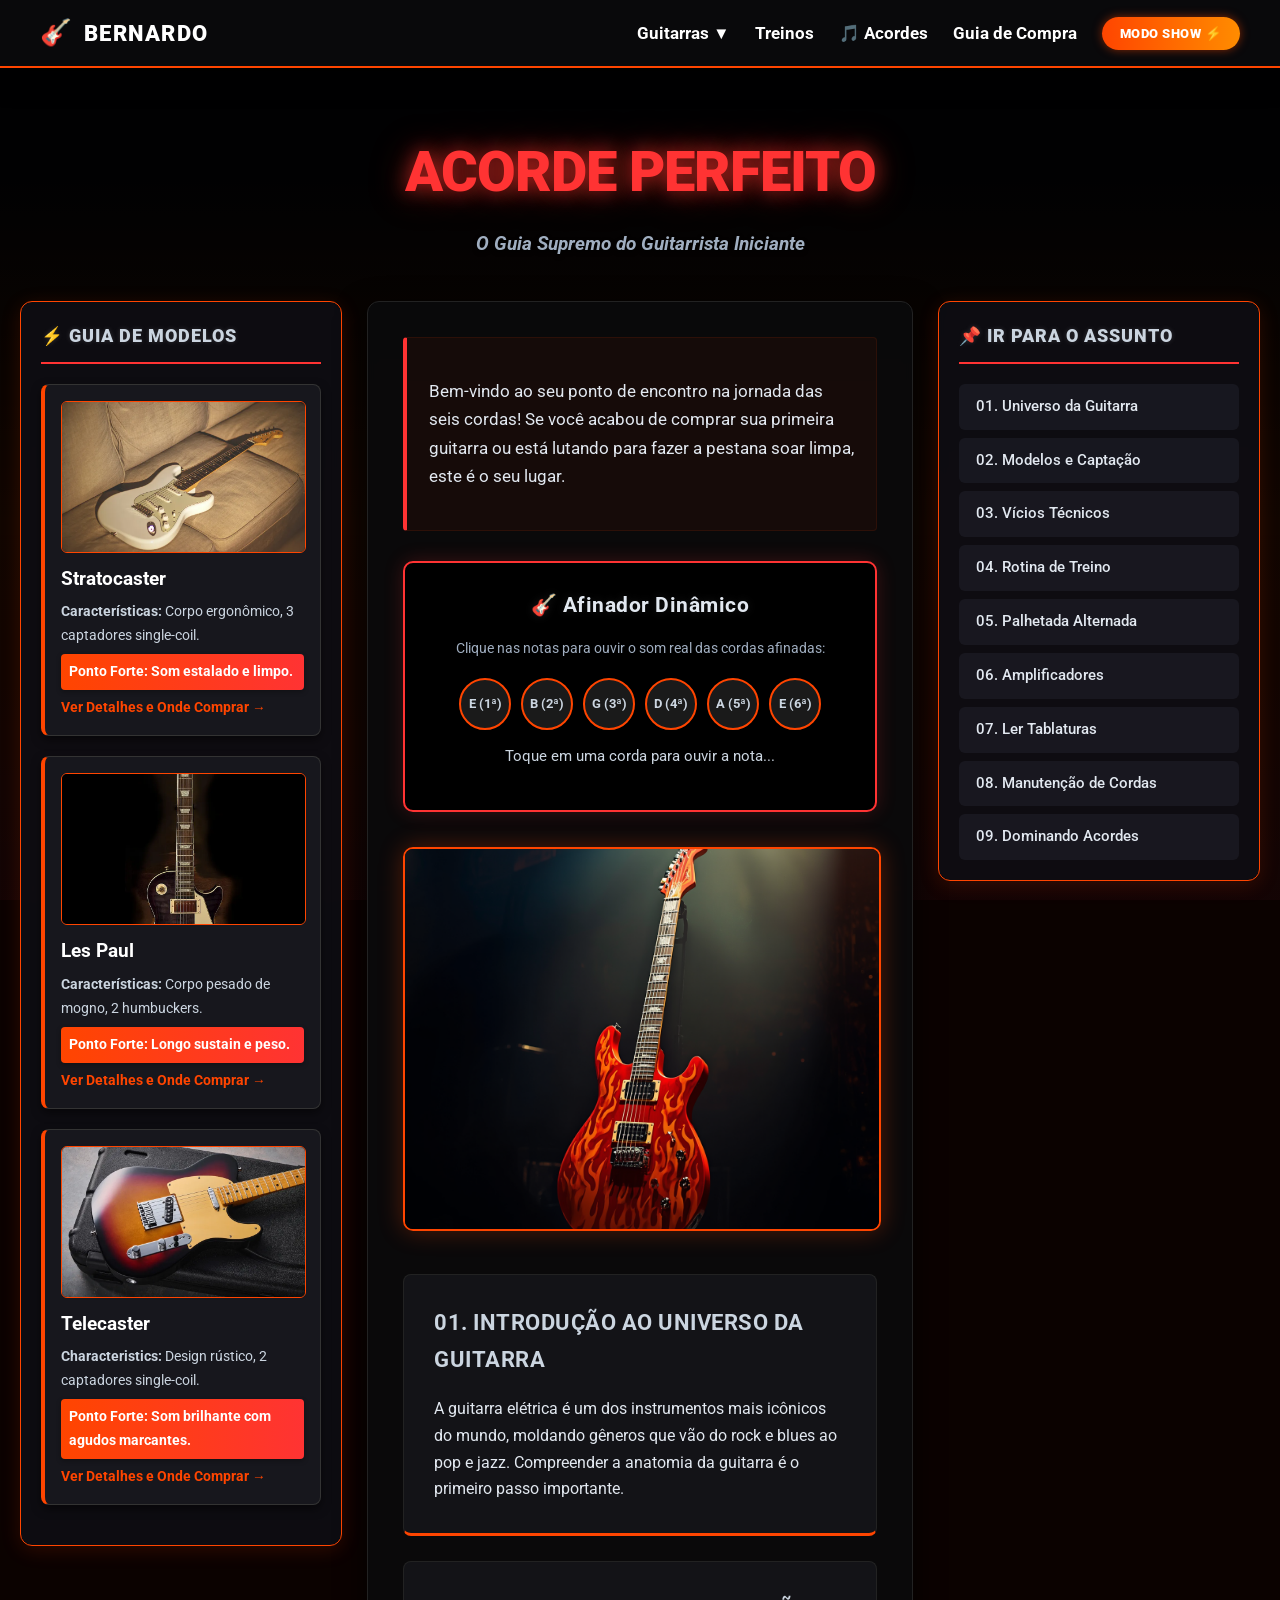
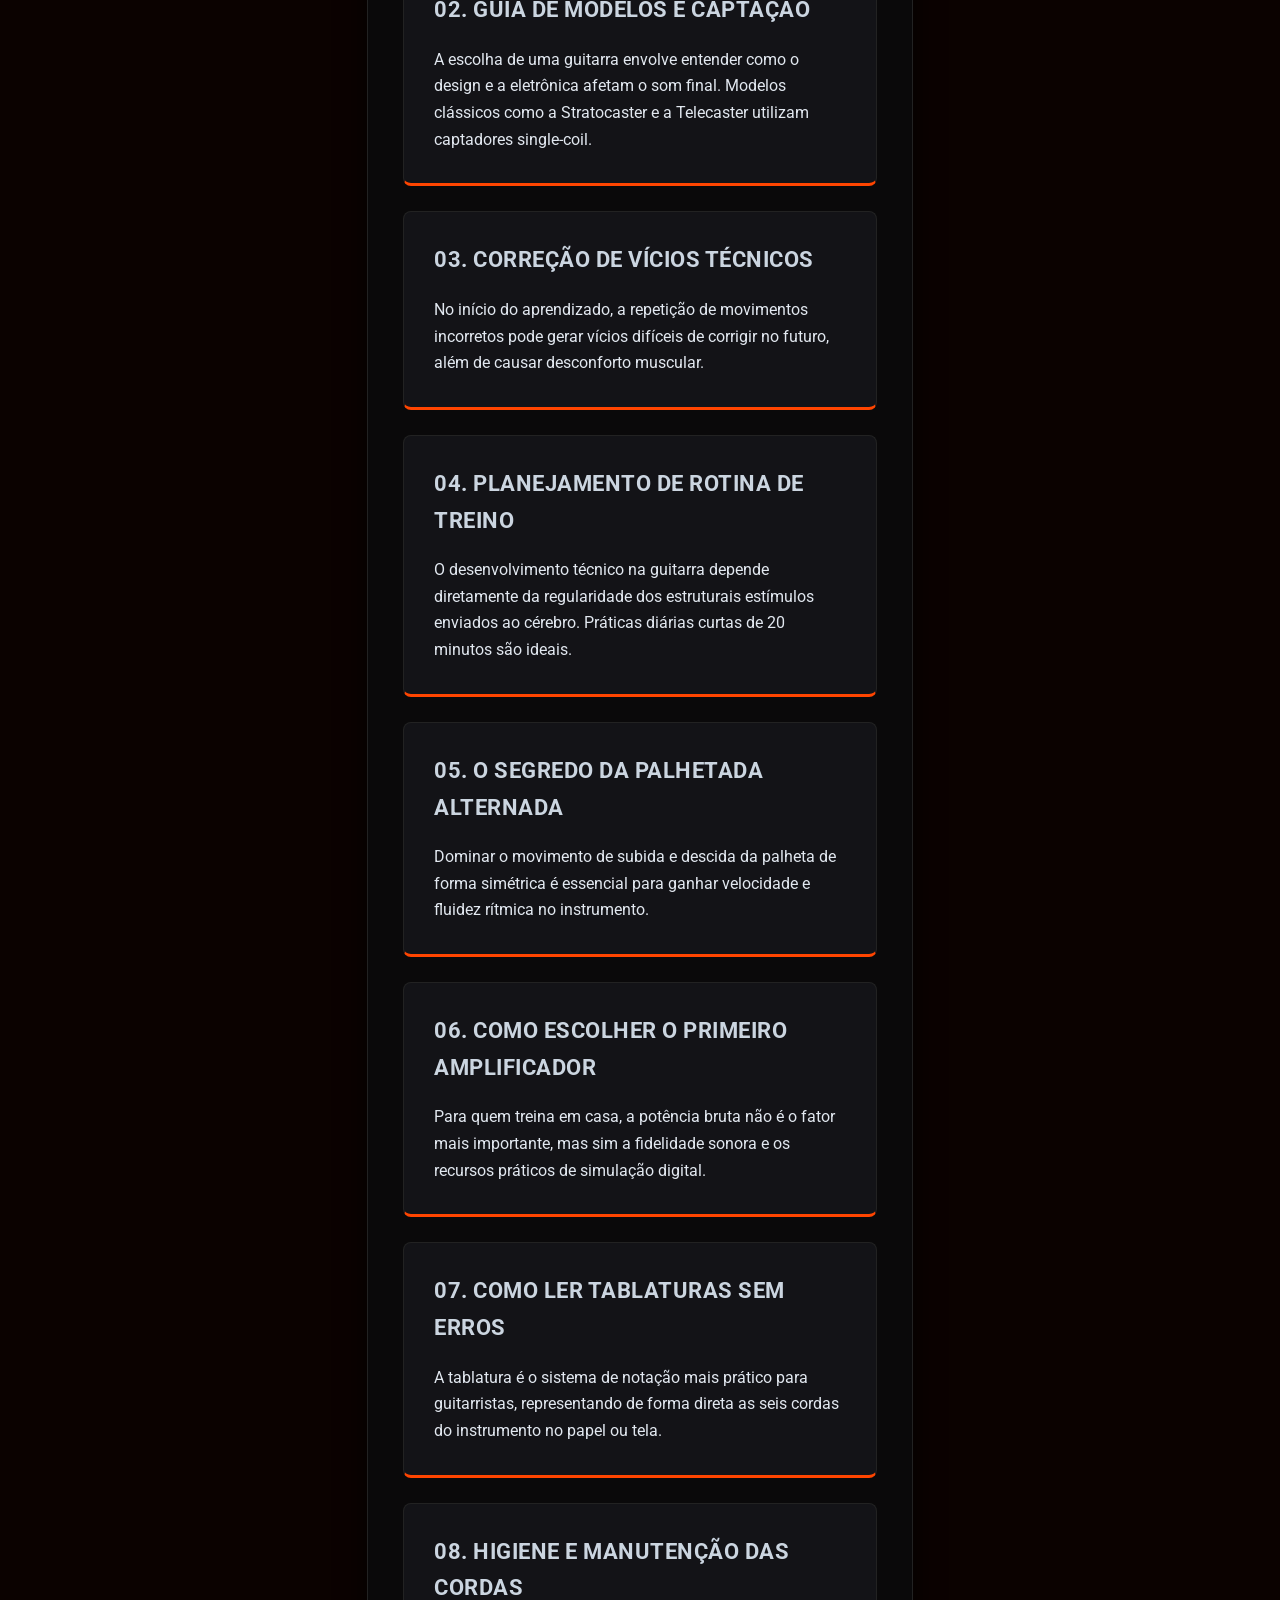
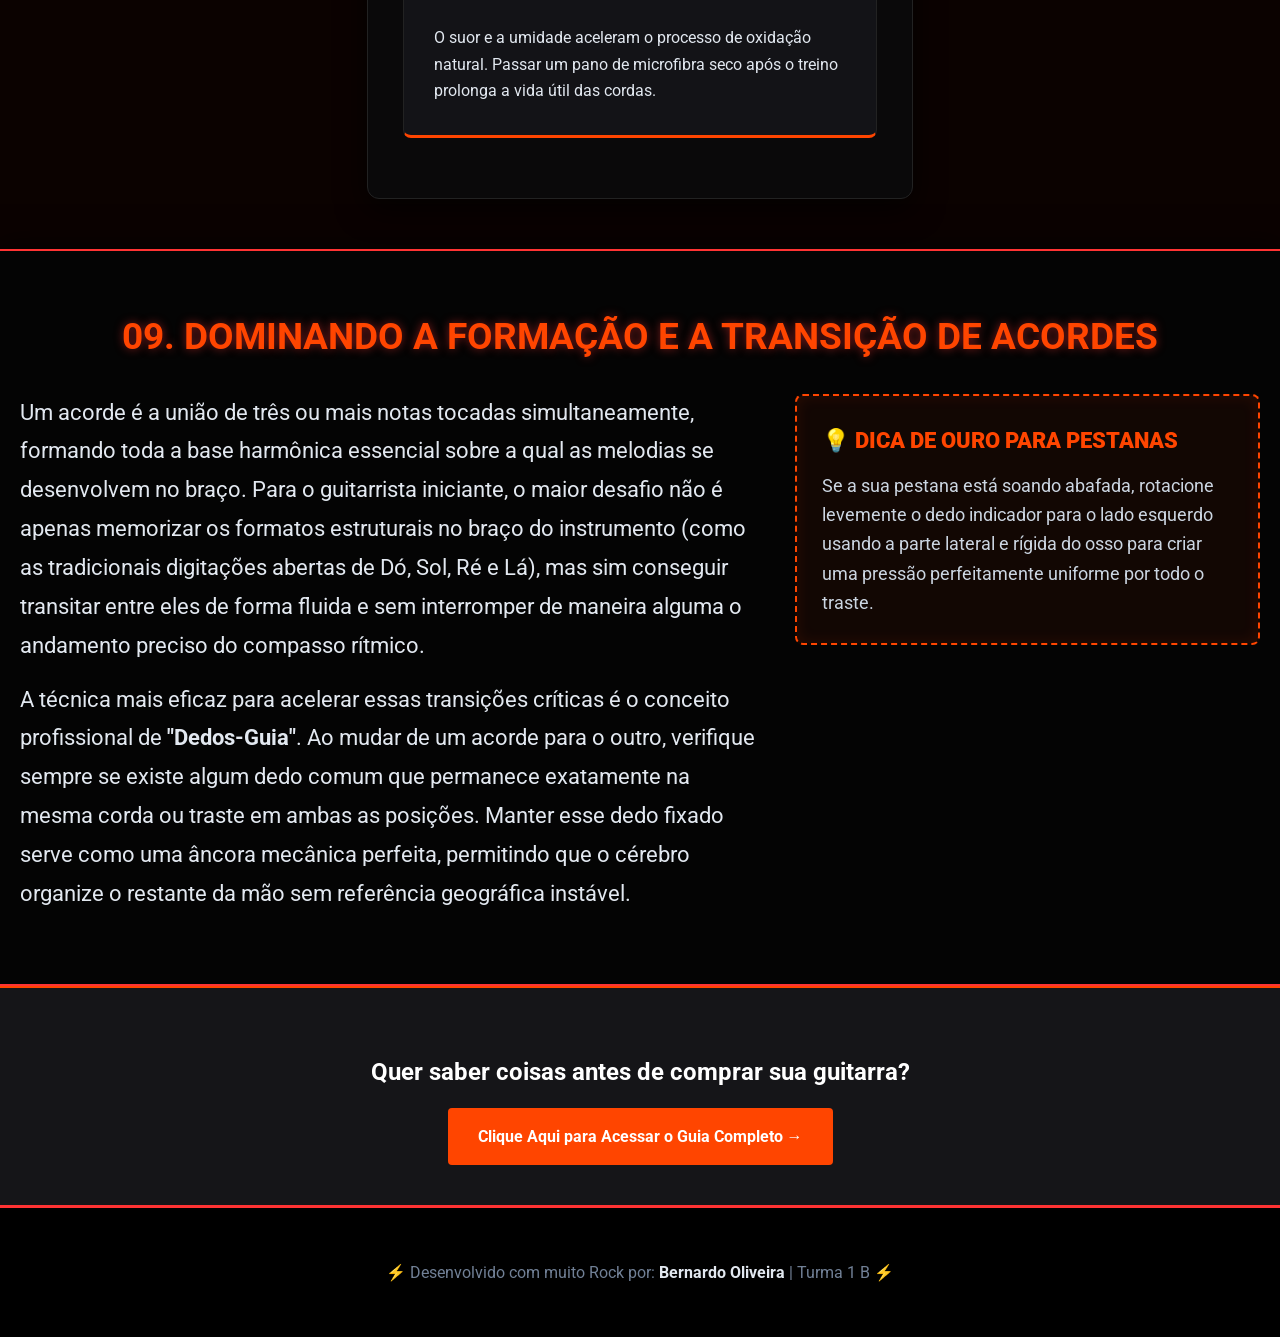
==== commit 5cf6e2dd: "DDD" ====
--- a/index.html
+++ b/index.html
@@ -30,18 +30,6 @@
             background: linear-gradient(rgba(0, 0, 0, 0.75), rgba(0, 0, 0, 0.9)), url('https://images.unsplash.com/photo-1510915361894-db8b60106cb1?q=80&w=1920') no-repeat center center;
             background-size: cover;
             opacity: 0.6;
-        }
-
-        /* Aplicação do Cursor Personalizado nas Guias e Elementos Interativos */
-        .nav-link-btn, 
-        .dropdown-item, 
-        .top-navbar-brand, 
-        .nota-btn, 
-        .btn-live-rock, 
-        .shortcut-menu a, 
-        .guitar-model-card,
-        a {
-            cursor: url('images/Cursor.png'), pointer !important;
         }
 
         /* Efeito de Luzes de Palco do Modo Show */
@@ -371,8 +359,8 @@
             </div>
 
             <div class="afinador-container">
-                <h3>🎸 Afinador com Efeito de Eco Virtual</h3>
-                <p class="afinador-instrucao">Clique nas notas para ouvir o som:</p>
+                <h3>🎸 Afinador Dinâmico</h3>
+                <p class="afinador-instrucao">Clique nas notas para ouvir o som real das cordas afinadas:</p>
                 <div class="cordas-board">
                     <button class="nota-btn" onclick="tocarNotaComEco(329.63, 'Mi (E) - 1ª Corda'); tocarSomClique();">E (1ª)</button>
                     <button class="nota-btn" onclick="tocarNotaComEco(246.94, 'Si (B) - 2ª Corda'); tocarSomClique();">B (2ª)</button>
@@ -381,7 +369,7 @@
                     <button class="nota-btn" onclick="tocarNotaComEco(110.00, 'Lá (A) - 5ª Corda'); tocarSomClique();">A (5ª)</button>
                     <button class="nota-btn" onclick="tocarNotaComEco(82.41, 'Mi (E) - 6ª Corda'); tocarSomClique();">E (6ª)</button>
                 </div>
-                <p id="nota-tocando">Toque em uma corda para ouvir o eco...</p>
+                <p id="nota-tocando">Toque em uma corda para ouvir a nota...</p>
             </div>
             
             <img id="guitarra-img" src="images/imagem01.jpg" alt="Guitarra elétrica principal" class="imagem-blog">
@@ -403,7 +391,7 @@
 
             <section class="card" id="artigo4">
                 <h2>04. Planejamento de Rotina de Treino</h2>
-                <p>O desenvolvimento técnico na guitarra depende diretamente da regularidade dos estímulos enviados ao cérebro. Práticas diárias curtas de 20 minutos são ideais.</p>
+                <p>O desenvolvimento técnico na guitarra depende diretamente da regularidade dos estruturais estímulos enviados ao cérebro. Práticas diárias curtas de 20 minutos são ideais.</p>
             </section>
 
             <section class="card" id="artigo5">
@@ -476,7 +464,6 @@
 
     <script>
         let audioCtx = null;
-        let liveModeInterval = null;
 
         function verificarAudioContext() {
             if (!audioCtx) {
@@ -489,7 +476,7 @@
             if(audioCtx.state === 'suspended') audioCtx.resume();
         }
 
-        // Função nativa para criar um som básico de clique (Estalo rápido)
+        // Som de clique limpo e rápido
         function tocarSomClique() {
             verificarAudioContext();
             if(audioCtx.state === 'suspended') audioCtx.resume();
@@ -499,10 +486,10 @@
             let ganho = audioCtx.createGain();
             
             osc.type = 'sine';
-            osc.frequency.setValueAtTime(1000, agora); // Frequência do clique
+            osc.frequency.setValueAtTime(1000, agora);
             
             ganho.gain.setValueAtTime(0.08, agora);
-            ganho.gain.exponentialRampToValueAtTime(0.00001, agora + 0.05); // Curto e rápido
+            ganho.gain.exponentialRampToValueAtTime(0.00001, agora + 0.05);
             
             osc.connect(ganho);
             ganho.connect(audioCtx.destination);
@@ -527,9 +514,50 @@
             }
         }
 
+        // Função do Afinador: Gera o som real sustentado de cada corda com eco
         function tocarNotaComEco(freq, nomeString) {
             verificarAudioContext();
+            if(audioCtx.state === 'suspended') audioCtx.resume();
+
             document.getElementById('nota-tocando').innerText = "Tocando: " + nomeString;
+
+            let agora = audioCtx.currentTime;
+            let osc = audioCtx.createOscillator();
+            let ganho = audioCtx.createGain();
+            let delay = audioCtx.createDelay();
+            let feedback = audioCtx.createGain();
+
+            // Formato de onda dente de serra para simular o brilho da corda de guitarra
+            osc.type = "sawtooth";
+            osc.frequency.setValueAtTime(freq, agora);
+
+            // Filtro sutil para suavizar o som e torná-lo mais natural
+            let filtro = audioCtx.createBiquadFilter();
+            filtro.type = "lowpass";
+            filtro.frequency.setValueAtTime(1200, agora);
+
+            // Configuração do Eco (Delay)
+            delay.delayTime.value = 0.3; // tempo do eco
+            feedback.gain.value = 0.4;  // volume das repetições
+
+            // Envelhecimento do ganho principal (Sustain de 2 segundos)
+            ganho.gain.setValueAtTime(0.15, agora);
+            ganho.gain.exponentialRampToValueAtTime(0.00001, agora + 2.0);
+
+            // Conexões de áudio
+            osc.connect(filtro);
+            filtro.connect(ganho);
+            
+            // Loop do Eco
+            ganho.connect(delay);
+            delay.connect(feedback);
+            feedback.connect(delay);
+            delay.connect(audioCtx.destination); // Envia o eco para as caixas
+            
+            ganho.connect(audioCtx.destination); // Envia o som direto para as caixas
+
+            osc.start(agora);
+            osc.stop(agora + 2.0);
         }
 
         function tocarGuitarraModoShow(ativo) {
--- a/style.css
+++ b/style.css
@@ -349,4 +349,18 @@
 /* CURSOR PALHETA PREMIUM (Base64 - Compatível com todas as páginas e navegadores) */
 html, body, button, a, input, select, textarea {
     cursor: url("[data-uri]") 0 0, auto !important;
+}
+/* Aplica o cursor personalizado em links, botões e elementos interativos */
+a, 
+button, 
+.nav-link-btn, 
+.dropdown-item, 
+.nota-btn, 
+.guitar-model-card {
+    cursor: url('images/Cursor.png'), pointer !important;
+}
+
+/* Opcional: Se quiser que o cursor mude em TODO o site (inclusive no fundo) */
+body {
+    cursor: url('images/Cursor.png'), default;
 }
